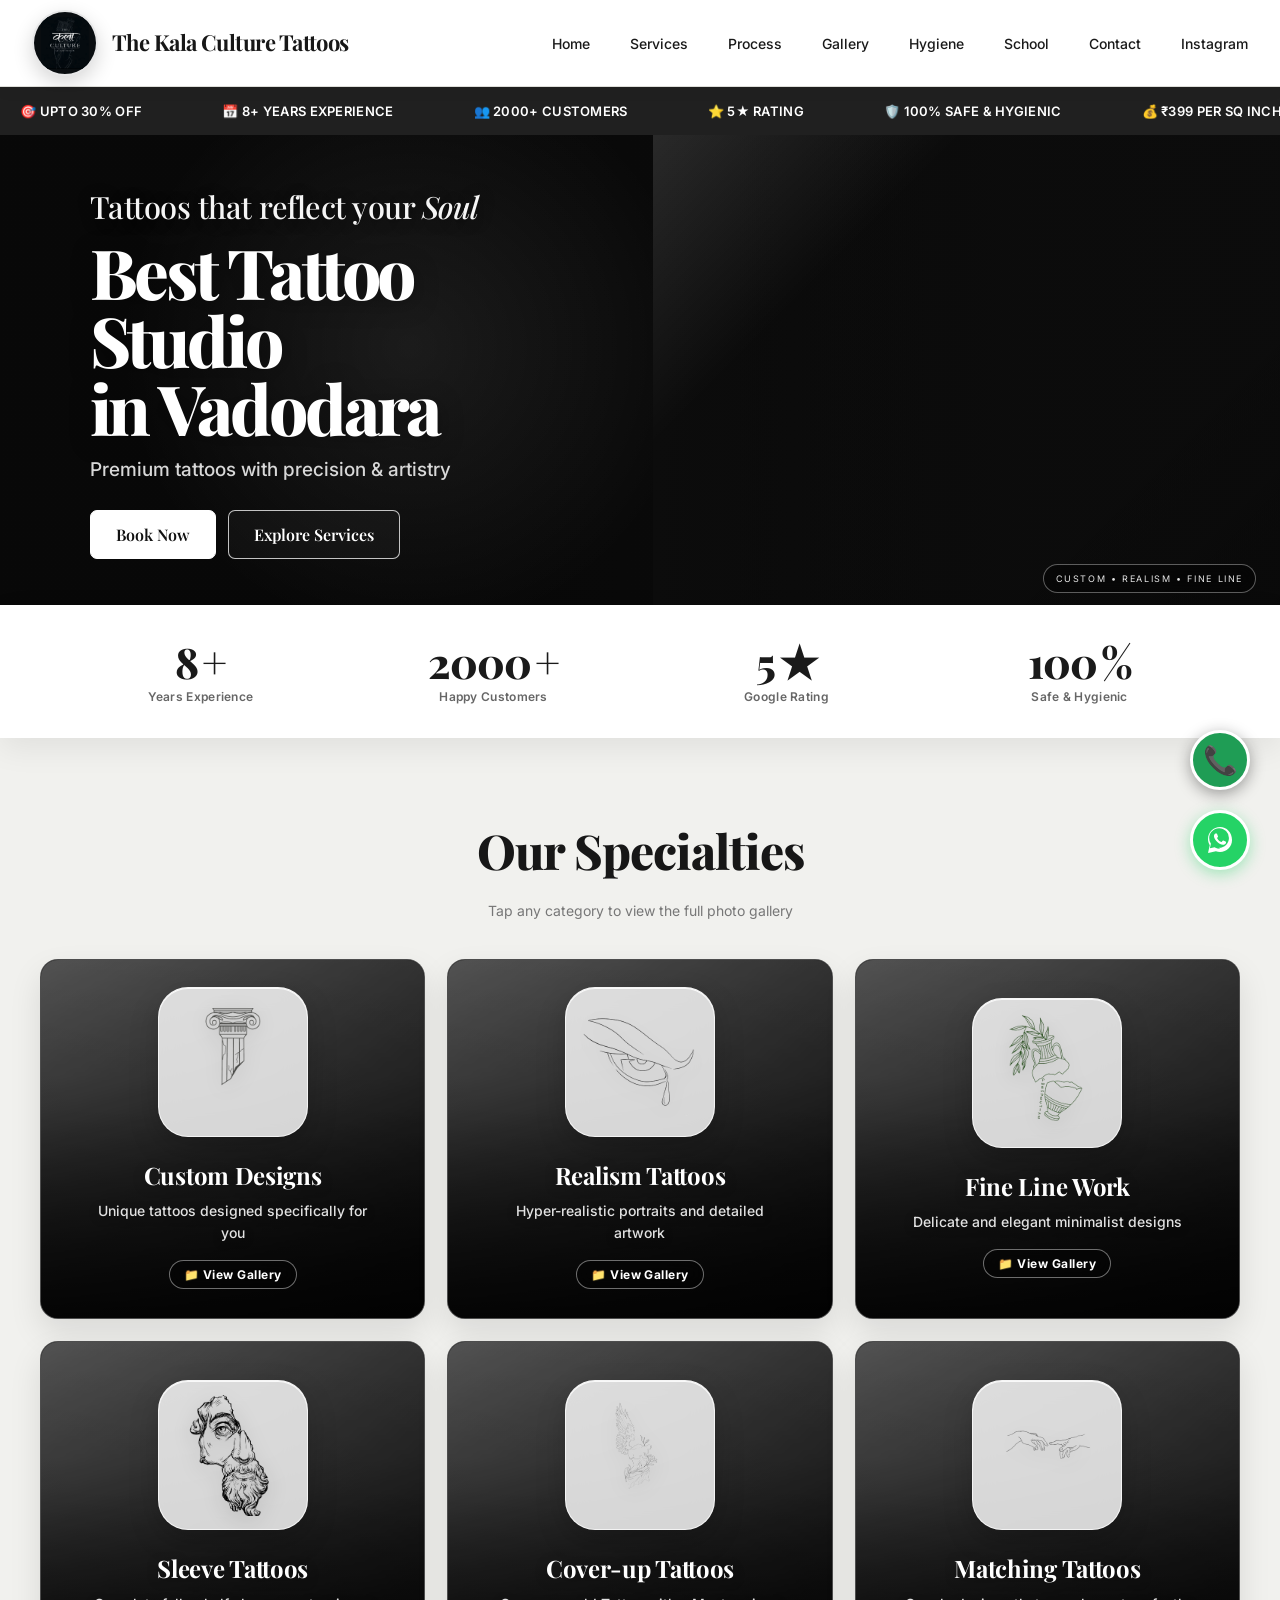
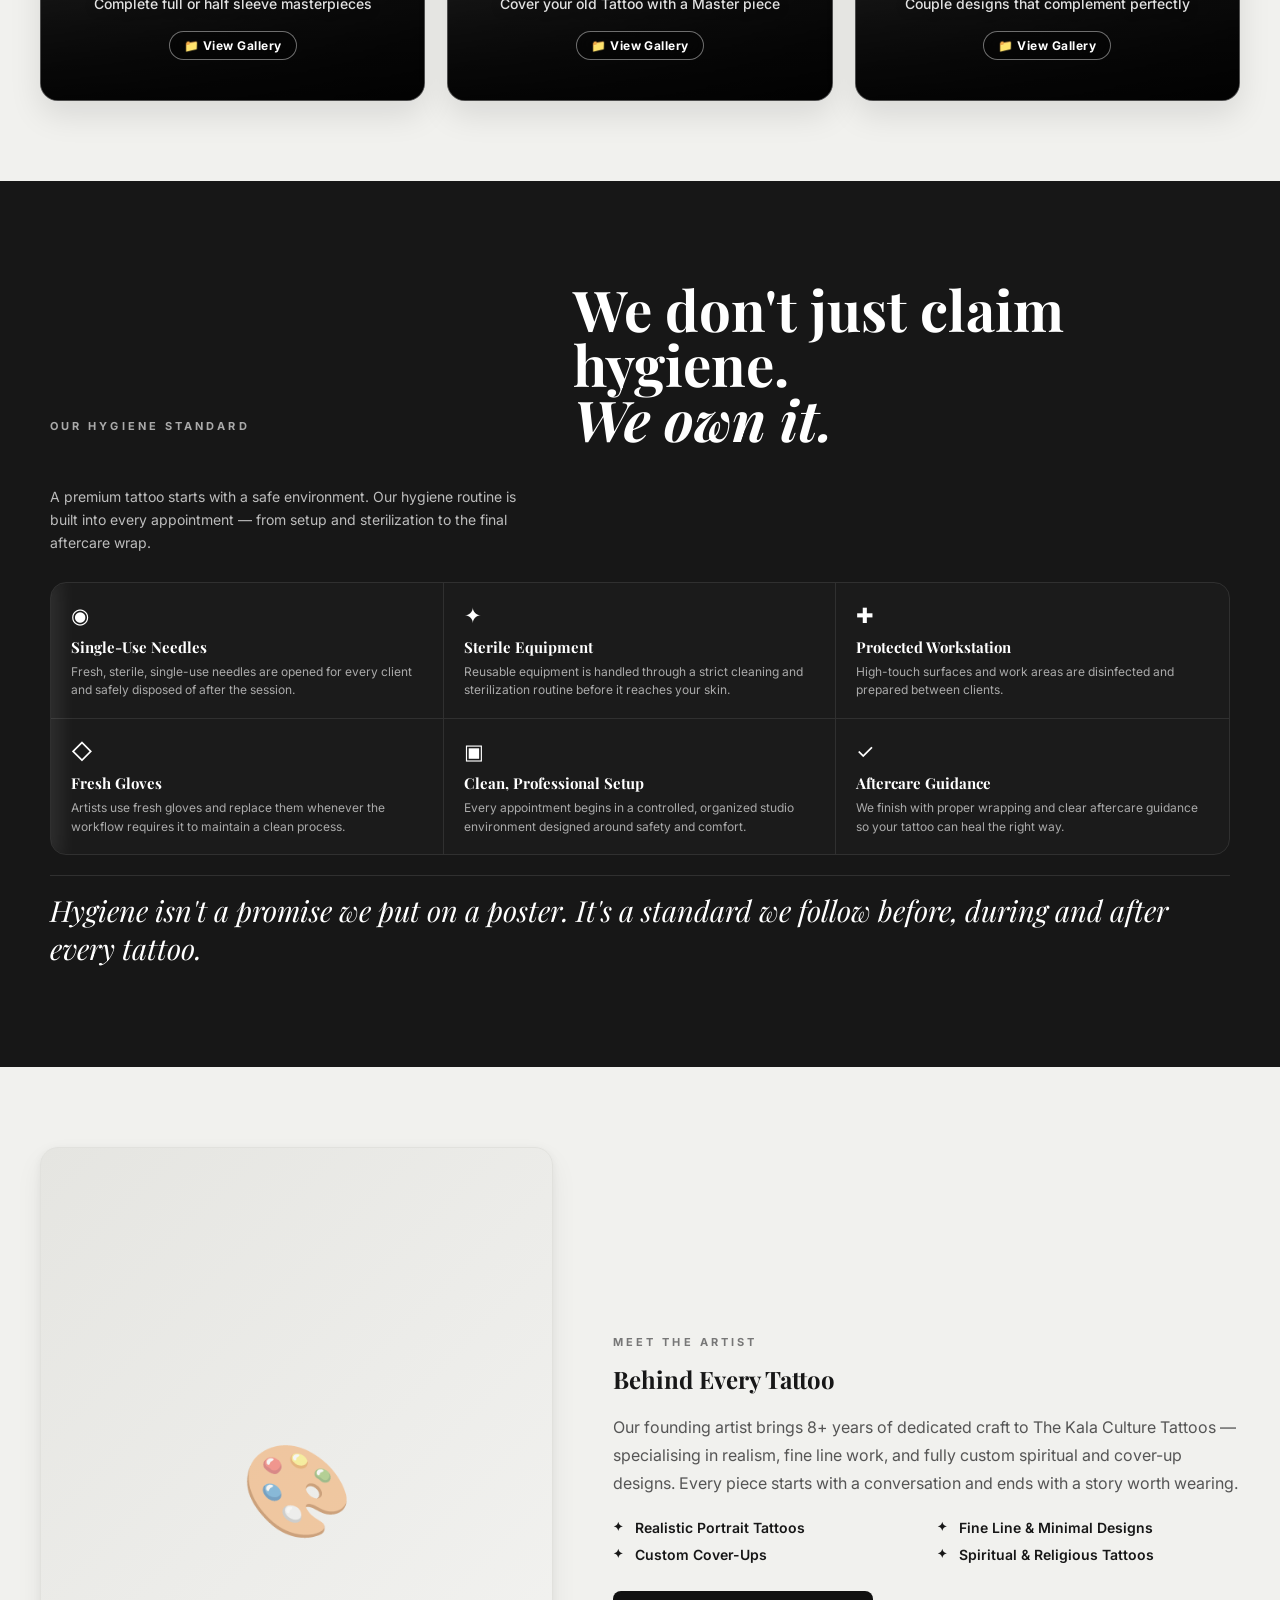
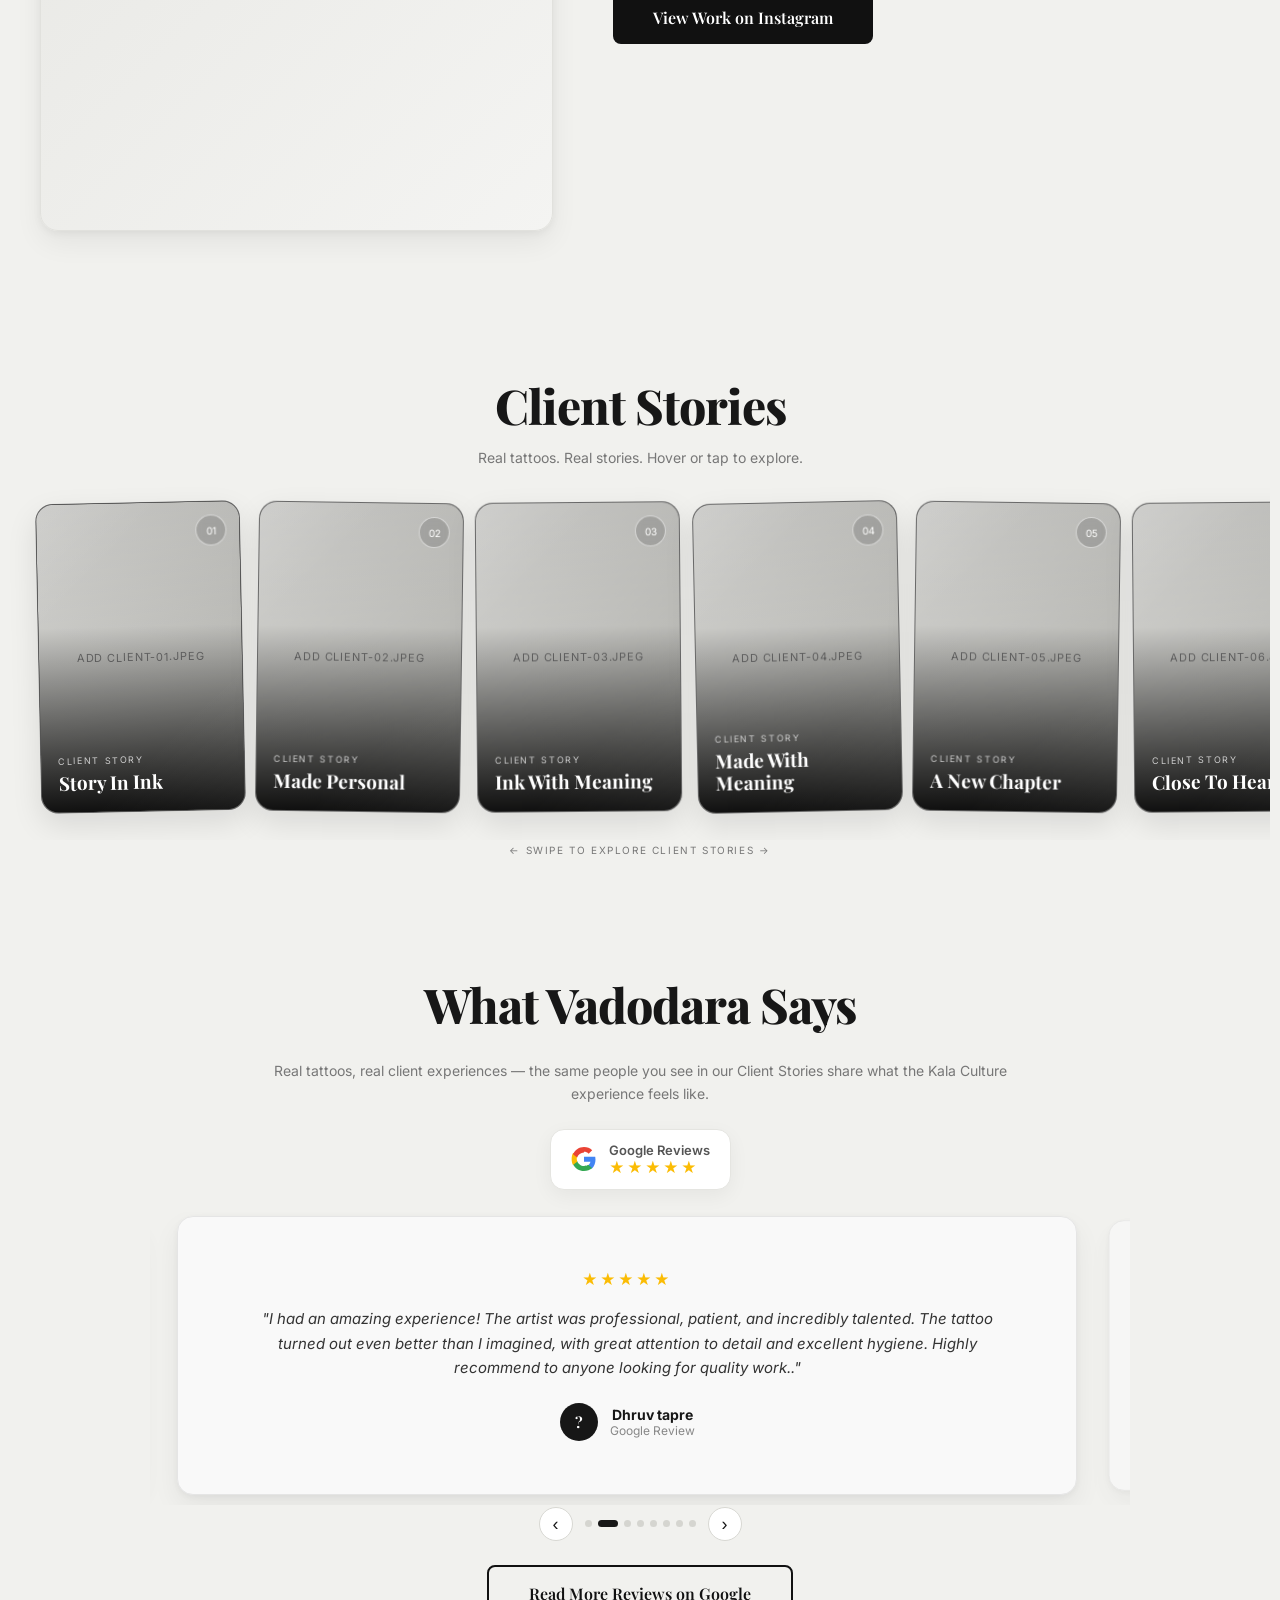
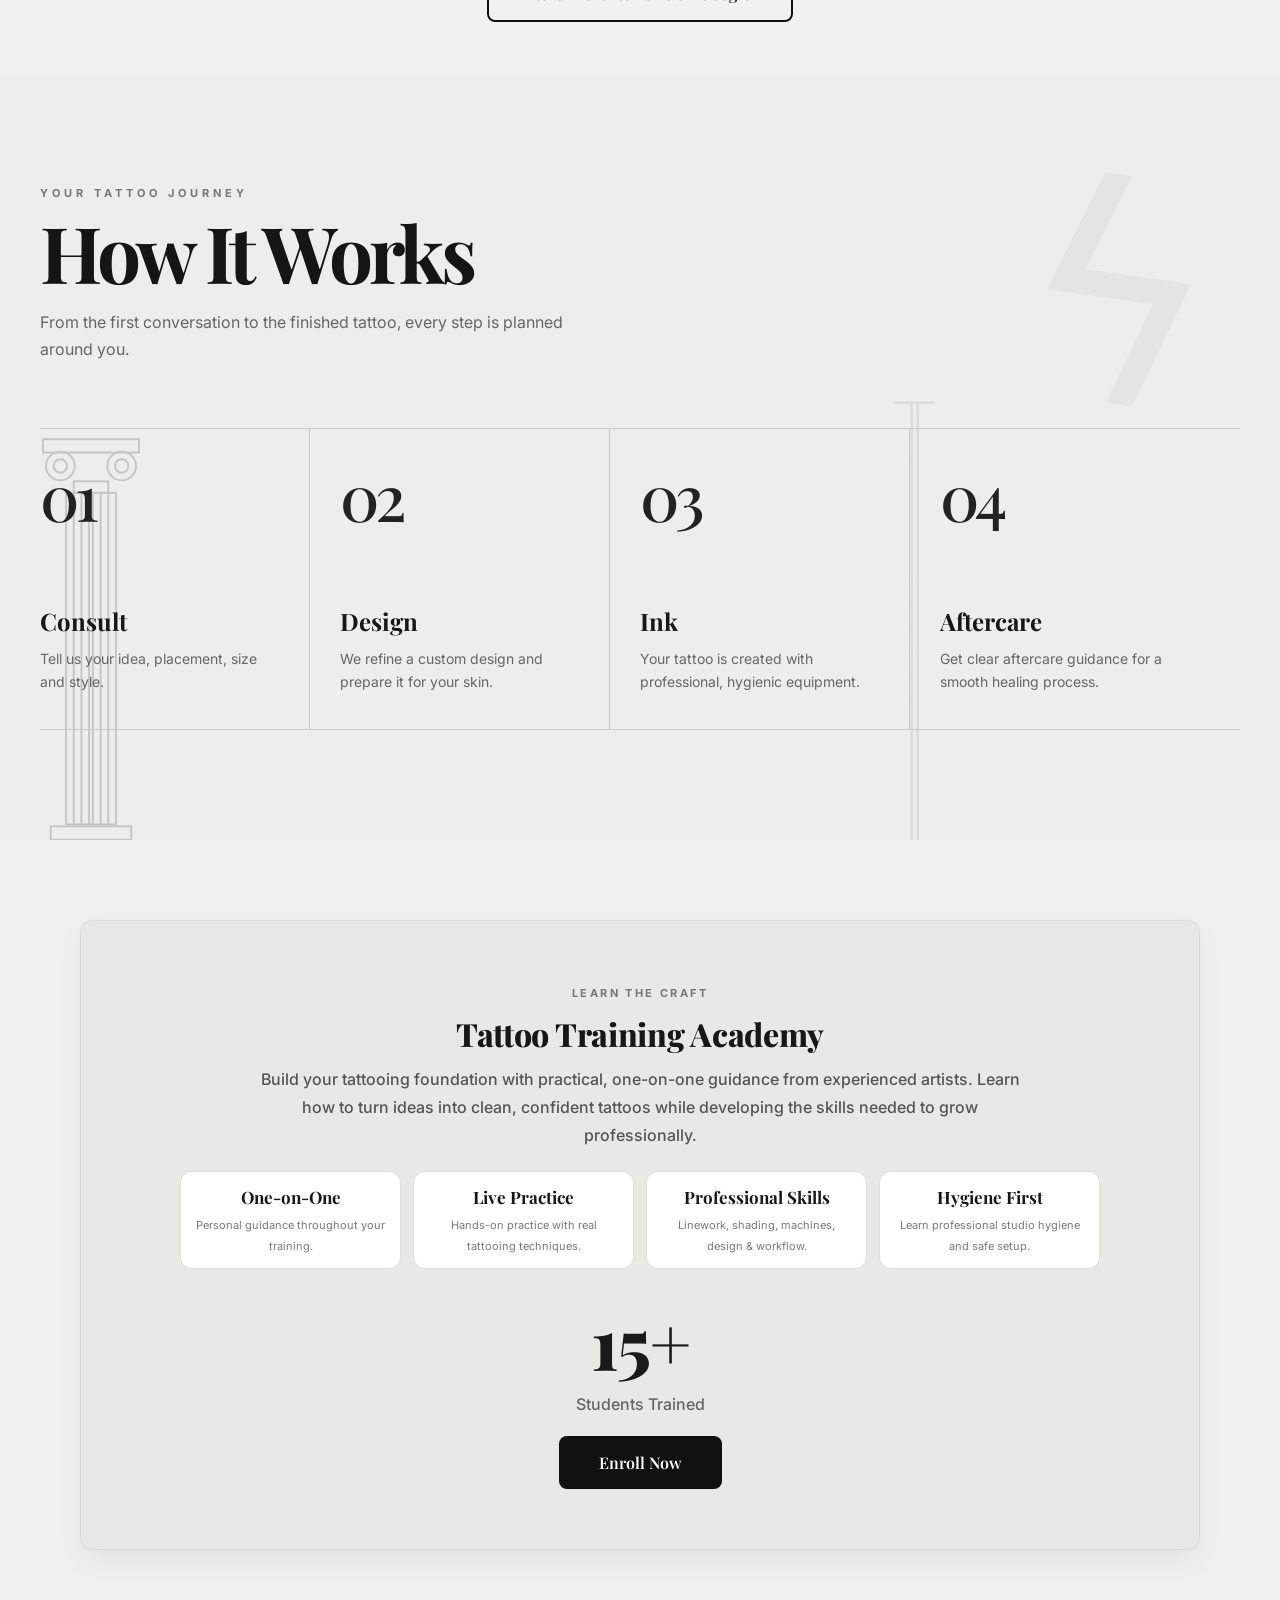
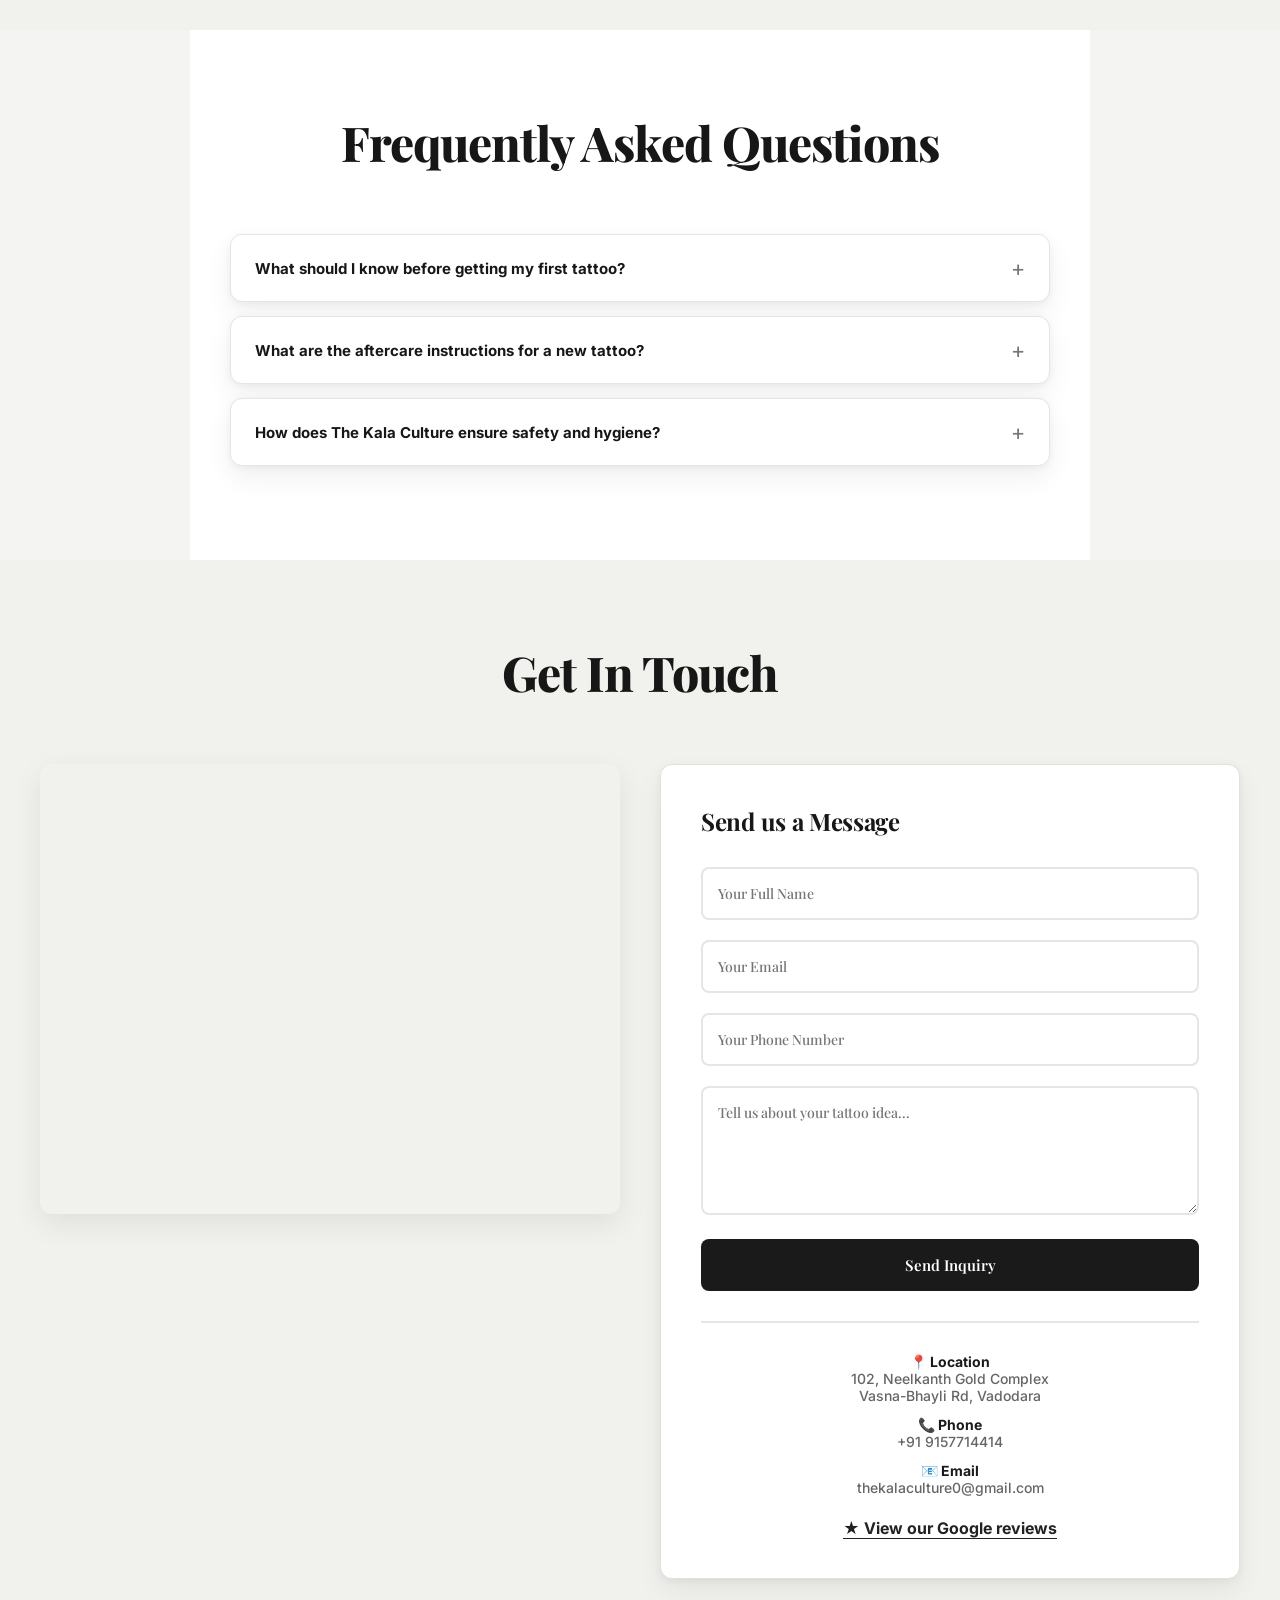
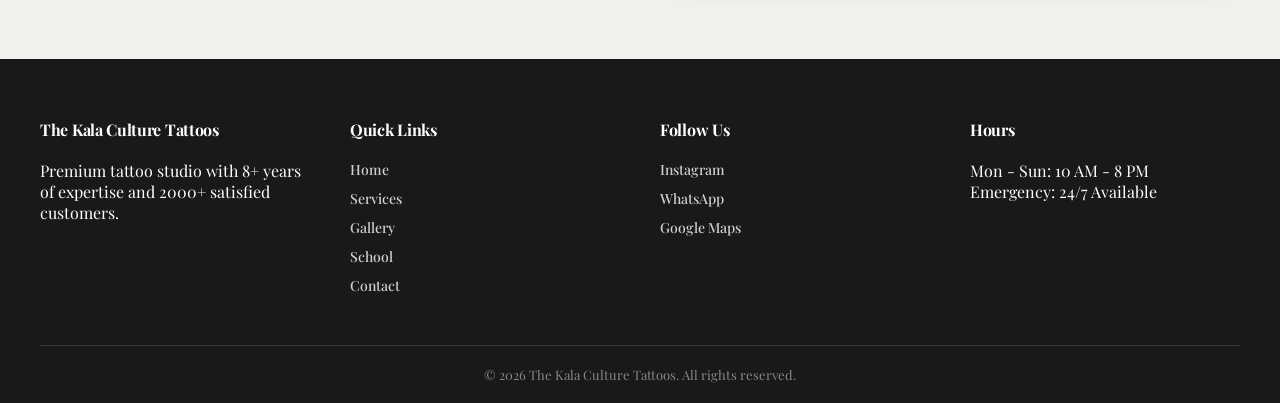
==== index.html @ 95791518 "Create index.html" ====
<!DOCTYPE html>
<html lang="en">
<head>
    <meta charset="UTF-8">
    <meta name="viewport" content="width=device-width, initial-scale=1.0">
    <meta name="description" content="The Kala Culture Tattoos - Best Tattoo Studio in Vadodara. 8+ years experience, 2000+ happy customers, realism, fine line & custom tattoo designs. Book your consultation today.">
    <meta name="keywords" content="tattoo studio Vadodara, best tattoo artist Vadodara, custom tattoo design, realism tattoo, fine line tattoo, tattoo shop Vasna Bhayli, The Kala Culture Tattoos, tattoo training academy Vadodara">
    <meta name="robots" content="index, follow">
    <meta name="author" content="The Kala Culture Tattoos">
    <link rel="canonical" href="https://thekalaculturetattoos.in/">
    <meta property="og:type" content="business.business">
    <meta property="og:title" content="The Kala Culture Tattoos | Best Tattoo Studio in Vadodara">
    <meta property="og:description" content="8+ years experience, 2000+ happy customers. Custom, realism & fine line tattoos in Vadodara. Book your consultation today.">
    <meta property="og:url" content="https://thekalaculturetattoos.in/">
    <meta property="og:image" content="https://static.wixstatic.com/media/8af071_af6e32d44d674877a5057d2747e7cbf7~mv2.jpg">
    <meta property="og:locale" content="en_IN">
    <meta name="twitter:card" content="summary_large_image">
    <meta name="twitter:title" content="The Kala Culture Tattoos | Best Tattoo Studio in Vadodara">
    <meta name="twitter:description" content="8+ years experience, 2000+ happy customers. Custom, realism & fine line tattoos in Vadodara.">
    <meta name="twitter:image" content="https://static.wixstatic.com/media/8af071_af6e32d44d674877a5057d2747e7cbf7~mv2.jpg">
    <meta name="geo.region" content="IN-GJ">
    <meta name="geo.placename" content="Vadodara">
    <title>The Kala Culture Tattoos | Best Studio in Vadodara</title>
    <script crossorigin src="https://unpkg.com/react@18/umd/react.production.min.js"></script>
    <script crossorigin src="https://unpkg.com/react-dom@18/umd/react-dom.production.min.js"></script>
    <script src="https://cdn.tailwindcss.com"></script>
    <link href="https://cdnjs.cloudflare.com/ajax/libs/font-awesome/6.4.0/css/all.min.css" rel="stylesheet">
    <link rel="preconnect" href="https://fonts.googleapis.com">
    <link rel="preconnect" href="https://fonts.gstatic.com" crossorigin>
    <link href="https://fonts.googleapis.com/css2?family=Playfair+Display:ital,wght@0,500;0,600;0,700;0,800;1,600&family=Inter:wght@400;500;600;700;800&display=swap" rel="stylesheet">
    <style>
    /* =========================================================
   KALA CULTURE - FINAL PREMIUM DESIGN
   ========================================================= */

/* FONT */
body {
    font-family: 'Inter', sans-serif !important;
    background: #f4f4f2 !important;
    color: #171717 !important;
}

h1,
h2,
h3,
h4,
.section-title,
.process-number,
.logo-main {
    font-family: 'Playfair Display', sans-serif !important;
}

/* GENERAL SECTIONS */
section {
    background: #ffffff !important;
}

section:nth-of-type(even) {
    background: #f1f1ee !important;
}

/* CARDS */
.feature-card,
.carousel-item,
.form-box {
    background: #ffffff !important;
    border: 1px solid #e1e1dd !important;
    box-shadow: 0 8px 28px rgba(0,0,0,0.06) !important;
    transition: all 0.35s ease !important;
}

.feature-card:hover,
.carousel-item:hover {
    transform: translateY(-6px);
    box-shadow: 0 16px 35px rgba(0,0,0,0.10) !important;
}

/* =========================================================
   HOW IT WORKS
   Premium editorial style
   ========================================================= */

.process-section {
    position: relative !important;
    width: 100% !important;
    max-width: none !important;
    background: #e9e9e6 !important;
    padding: 110px 40px !important;
    overflow: hidden !important;
}

.process-inner {
    max-width: 1200px !important;
    margin: auto !important;
    position: relative !important;
    z-index: 2 !important;
}

.process-heading {
    max-width: 700px !important;
    margin-bottom: 65px !important;
}

.process-heading > span {
    display: block;
    font-size: 11px !important;
    letter-spacing: 4px !important;
    text-transform: uppercase;
    font-weight: 700 !important;
    color: #777 !important;
    margin-bottom: 15px;
}

.process-heading h2 {
    font-family: 'Playfair Display', sans-serif !important;
    font-size: clamp(45px, 7vw, 78px) !important;
    line-height: 0.95 !important;
    letter-spacing: -4px !important;
    margin: 0 0 20px !important;
    color: #151515 !important;
}

.process-heading p {
    max-width: 560px !important;
    color: #666 !important;
    font-size: 16px !important;
    line-height: 1.7 !important;
}

/* FOUR STEP ROW */

.process-steps {
    display: grid !important;
    grid-template-columns: repeat(4, 1fr) !important;
    border-top: 1px solid #c9c9c4 !important;
    border-bottom: 1px solid #c9c9c4 !important;
    gap: 0 !important;
}

.process-step {
    min-height: 300px !important;
    padding: 35px 30px 35px 0 !important;
    margin-right: 30px !important;
    border-right: 1px solid #c9c9c4 !important;
    display: flex !important;
    flex-direction: column !important;
    justify-content: space-between !important;
    transition: all 0.35s ease !important;
}

.process-step:last-child {
    border-right: none !important;
    margin-right: 0 !important;
}

.process-step:hover {
    transform: translateY(-5px);
}

.process-number {
    font-family: 'Playfair Display', sans-serif !important;
    font-size: 64px !important;
    font-weight: 500 !important;
    letter-spacing: -4px !important;
    color: #222 !important;
    line-height: 1 !important;
}

.process-step h3 {
    font-family: 'Playfair Display', sans-serif !important;
    font-size: 24px !important;
    margin: 0 0 10px !important;
    color: #171717 !important;
}

.process-step p {
    font-family: 'Inter', sans-serif !important;
    font-size: 14px !important;
    line-height: 1.7 !important;
    color: #666 !important;
    max-width: 230px !important;
}

/* =========================================================
   GREEK COLUMN DECORATION
   ========================================================= */

.process-section::after {
    content: "ϟ";
    position: absolute;
    right: 5%;
    top: 10%;
    font-family: Georgia, serif;
    font-size: 300px;
    line-height: 1;
    color: #171717;
    opacity: 0.035;
    pointer-events: none;
    transform: rotate(8deg);
}

/* Greek architectural lines */
.process-section::before {
    content: "╞══════════════════════════════╡";
    position: absolute;
    right: -20px;
    bottom: 45px;
    font-family: Georgia, serif;
    font-size: 34px;
    color: #171717;
    opacity: 0.08;
    transform: rotate(-90deg);
    pointer-events: none;
}

/* =========================================================
   HERO
   ========================================================= */

.hero {
    background:
        radial-gradient(circle at 50% 20%, #ffffff 0%, transparent 45%),
        linear-gradient(135deg, #eeeeeb 0%, #ffffff 55%, #e3e3df 100%) !important;
    color: #171717 !important;
}

.hero h1 {
    color: #111 !important;
}

.hero p {
    color: #5f5f5f !important;
}

.btn-book {
    background: #111 !important;
    color: #fff !important;
    transition: all 0.3s ease !important;
}

.btn-book:hover {
    transform: translateY(-3px);
    box-shadow: 0 12px 28px rgba(0,0,0,0.18) !important;
}

.btn-explore {
    color: #111 !important;
    border-color: #111 !important;
}

.btn-explore:hover {
    background: #111 !important;
    color: white !important;
}

/* =========================================================
   STATS
   ========================================================= */

.stats-section {
    background: #fff !important;
    box-shadow: 0 10px 30px rgba(0,0,0,0.07) !important;
}

/* =========================================================
   HEADER
   ========================================================= */

header {
    background: rgba(255,255,255,0.96) !important;
    border-bottom: 1px solid #deded9 !important;
    box-shadow: 0 3px 15px rgba(0,0,0,0.05) !important;
}

/* =========================================================
   FOOTER
   ========================================================= */

footer {
    background: #191919 !important;
    color: #fff !important;
}

.footer-section a {
    transition: all 0.25s ease !important;
}

.footer-section a:hover {
    color: #fff !important;
    transform: translateX(4px);
}

/* =========================================================
   FLOATING BUTTONS
   ========================================================= */

.floating-btn-whatsapp,
.floating-btn-call {
    transition: transform 0.3s ease, box-shadow 0.3s ease !important;
}

.floating-btn-whatsapp:hover,
.floating-btn-call:hover {
    transform: scale(1.12) !important;
}

/* =========================================================
   MOBILE
   ========================================================= */

@media (max-width: 900px) {

    .process-section {
        padding: 80px 25px !important;
    }

    .process-steps {
        grid-template-columns: repeat(2, 1fr) !important;
    }

    .process-step:nth-child(2) {
        border-right: none !important;
    }

    .process-step:nth-child(3),
    .process-step:nth-child(4) {
        border-top: 1px solid #c9c9c4 !important;
    }
}

@media (max-width: 600px) {

    .process-section {
        padding: 70px 20px !important;
    }

    .process-heading h2 {
        font-size: 48px !important;
        letter-spacing: -2.5px !important;
    }

    .process-steps {
        grid-template-columns: 1fr !important;
    }

    .process-step,
    .process-step:nth-child(2),
    .process-step:nth-child(3),
    .process-step:nth-child(4) {
        border-right: none !important;
        border-bottom: 1px solid #c9c9c4 !important;
        margin-right: 0 !important;
        min-height: 240px !important;
    }

    .process-step:last-child {
        border-bottom: none !important;
    }

    .process-number {
        font-size: 52px !important;
    }

    .process-section::after {
        font-size: 180px;
        right: -30px;
    }
}
    

        /* ============ FINAL MOBILE / VISUAL REFINEMENTS ============ */
        /* Logo: dark rounded capsule so the white logo remains visible on the light header. */
        .logo-frame {
            width: 158px !important;
            height: 64px !important;
            padding: 4px 10px !important;
            border-radius: 18px !important;
            background: #090d10 !important;
            border: 1px solid #252b30 !important;
            box-shadow: 0 7px 20px rgba(0,0,0,.14) !important;
        }
        .logo-frame .logo-img {
            display: block !important;
            width: 100% !important;
            height: 100% !important;
            max-width: 100% !important;
            max-height: 100% !important;
            object-fit: contain !important;
            object-position: center !important;
            opacity: 1 !important;
            visibility: visible !important;
        }
        .logo-fallback { display:none !important; }

        /* Hero tattoo background: replace images/banner-tattoo.jpg with your chosen tattoo photo. */
        .hero {
            position: relative !important;
            isolation: isolate !important;
            background-image:
                linear-gradient(90deg, rgba(0,0,0,.78) 0%, rgba(0,0,0,.48) 48%, rgba(0,0,0,.62) 100%),
                var(--hero-image) !important;
            background-size: cover !important;
            background-position: center center !important;
            background-repeat: no-repeat !important;
        }
        .hero::before {
            content:'';
            position:absolute;
            inset:0;
            background: radial-gradient(circle at 50% 50%, transparent 25%, rgba(0,0,0,.28) 100%);
            z-index:0;
            pointer-events:none;
        }
        .hero-content, .hero .ionic-column { z-index:3 !important; }

        /* Compact hygiene section — much less vertical space, with subtle motion. */
        .hygiene-section {
            padding: 52px 28px !important;
            background:
                radial-gradient(circle at 8% 50%, rgba(255,255,255,.055), transparent 28%),
                #121212 !important;
        }
        .hygiene-inner { max-width:1180px !important; }
        .hygiene-heading {
            max-width:none !important;
            margin:0 0 28px !important;
            display:grid !important;
            grid-template-columns:minmax(300px,.85fr) minmax(300px,1.15fr) !important;
            gap:38px !important;
            align-items:end !important;
        }
        .hygiene-heading h2 {
            font-size:clamp(36px,4.4vw,58px) !important;
            line-height:.98 !important;
            margin:0 !important;
        }
        .hygiene-heading p {
            margin:0 !important;
            max-width:620px !important;
            font-size:14px !important;
            line-height:1.65 !important;
        }
        .hygiene-grid {
            display:grid !important;
            grid-template-columns:repeat(3,1fr) !important;
            border:1px solid #303030 !important;
            border-radius:16px !important;
            overflow:hidden !important;
            position:relative !important;
        }
        .hygiene-grid::before {
            content:'';
            position:absolute;
            top:0;
            bottom:0;
            width:2px;
            left:-4px;
            background:rgba(255,255,255,.7);
            box-shadow:0 0 22px 5px rgba(255,255,255,.18);
            animation:hygieneScan 5.5s ease-in-out infinite;
            z-index:5;
            pointer-events:none;
        }
        .hygiene-card {
            min-height:0 !important;
            padding:20px 20px 18px !important;
            border:0 !important;
            border-right:1px solid #303030 !important;
            border-bottom:1px solid #303030 !important;
            background:rgba(255,255,255,.015) !important;
            transition:transform .35s ease, background .35s ease, opacity .35s ease !important;
            animation:hygieneFloat 5s ease-in-out infinite !important;
        }
        .hygiene-card:nth-child(2){animation-delay:.35s !important}.hygiene-card:nth-child(3){animation-delay:.7s !important}
        .hygiene-card:nth-child(4){animation-delay:1.05s !important}.hygiene-card:nth-child(5){animation-delay:1.4s !important}.hygiene-card:nth-child(6){animation-delay:1.75s !important}
        .hygiene-card:nth-child(3n){border-right:0 !important}
        .hygiene-card:nth-child(n+4){border-bottom:0 !important}
        .hygiene-card:hover { background:rgba(255,255,255,.08) !important; transform:translateY(-3px) !important; }
        .hygiene-icon { font-size:21px !important; margin:0 0 9px !important; }
        .hygiene-card h3 { font-size:15px !important; margin:0 0 6px !important; }
        .hygiene-card p { font-size:12px !important; line-height:1.55 !important; margin:0 !important; max-width:360px !important; }
        .hygiene-statement {
            margin-top:20px !important;
            padding:15px 0 0 !important;
            font-size:clamp(20px,2.3vw,29px) !important;
            border-top:1px solid #303030 !important;
        }
        @keyframes hygieneFloat {
            0%,100%{opacity:.82;transform:translateY(0)}
            50%{opacity:1;transform:translateY(-2px)}
        }
        @keyframes hygieneScan {
            0%{left:-4px;opacity:0}
            10%{opacity:1}
            50%{left:100%;opacity:.65}
            90%{opacity:1}
            100%{left:100%;opacity:0}
        }

        @media (max-width:900px) {
            .hygiene-heading { grid-template-columns:1fr !important; gap:14px !important; }
            .hygiene-heading h2 { font-size:42px !important; }
            .hygiene-grid { grid-template-columns:repeat(2,1fr) !important; }
            .hygiene-card:nth-child(3n){border-right:1px solid #303030 !important}
            .hygiene-card:nth-child(2n){border-right:0 !important}
            .hygiene-card:nth-child(n+5){border-bottom:0 !important}
            .hygiene-card:nth-child(3), .hygiene-card:nth-child(4){border-bottom:1px solid #303030 !important}
        }
        @media (max-width:600px) {
            .logo-frame { width:132px !important; height:54px !important; border-radius:15px !important; padding:3px 7px !important; }
            .hygiene-section { padding:38px 16px !important; }
            .hygiene-heading { margin-bottom:18px !important; }
            .hygiene-heading h2 { font-size:34px !important; }
            .hygiene-heading p { font-size:13px !important; }
            .hygiene-grid { grid-template-columns:1fr !important; }
            .hygiene-card { border-right:0 !important; border-bottom:1px solid #303030 !important; padding:17px 16px !important; }
            .hygiene-card:last-child { border-bottom:0 !important; }
            .hygiene-statement { font-size:21px !important; }
        }

    </style>
    <style>
        * {
            margin: 0;
            padding: 0;
            box-sizing: border-box;
        }

        html {
            scroll-behavior: smooth;
        }

        body {
            font-family: 'Inter', -apple-system, BlinkMacSystemFont, 'Segoe UI', sans-serif;
            background: #ffffff;
            color: #1a1a1a;
        }

        /* Custom Mudra Hand Cursor */
        :root {
            cursor: url('[data-uri]') 4 2, auto;
        }

        a, button {
            cursor: url('[data-uri]') 4 2, pointer;
        }

        /* Floating Buttons */
        .floating-btn-whatsapp {
            position: fixed;
            bottom: 30px;
            right: 30px;
            width: 60px;
            height: 60px;
            background: #25D366;
            border-radius: 50%;
            display: flex;
            align-items: center;
            justify-content: center;
            color: white;
            font-size: 32px;
            cursor: pointer;
            z-index: 40;
            box-shadow: 0 4px 15px rgba(37, 211, 102, 0.4);
            text-decoration: none;
            animation: float 3s ease-in-out infinite;
            border: 3px solid white;
        }

        .floating-btn-call {
            position: fixed;
            bottom: 110px;
            right: 30px;
            width: 60px;
            height: 60px;
            background: #1a1a1a;
            border-radius: 50%;
            display: flex;
            align-items: center;
            justify-content: center;
            color: white;
            font-size: 28px;
            cursor: pointer;
            z-index: 40;
            box-shadow: 0 4px 15px rgba(26, 26, 26, 0.4);
            text-decoration: none;
            animation: float 3s ease-in-out infinite;
            animation-delay: 0.2s;
            border: 3px solid white;
        }

        .floating-btn-whatsapp:hover,
        .floating-btn-call:hover {
            transform: scale(1.15);
            box-shadow: 0 6px 20px rgba(0, 0, 0, 0.3);
        }

        @keyframes float {
            0%, 100% { transform: translateY(0px); }
            50% { transform: translateY(-15px); }
        }

        /* Header */
        header {
            background: white;
            padding: 20px 40px;
            position: sticky;
            top: 0;
            z-index: 50;
            box-shadow: 0 2px 8px rgba(0,0,0,0.08);
        }

        .header-content {
            max-width: 1400px;
            margin: 0 auto;
            display: flex;
            justify-content: space-between;
            align-items: center;
        }

        .logo {
            font-size: 26px;
            font-weight: 800;
            letter-spacing: -0.5px;
            line-height: 1;
        }

        .logo-main {
            color: #1a1a1a;
        }

        .logo-sub {
            font-size: 11px;
            color: #888;
            letter-spacing: 1.5px;
            margin-top: 4px;
            font-weight: 600;
        }

        nav {
            display: flex;
            gap: 40px;
            list-style: none;
        }

        nav a {
            text-decoration: none;
            color: #1a1a1a;
            font-weight: 500;
            font-size: 14px;
            transition: color 0.3s;
            position: relative;
        }

        nav a::after {
            content: '';
            position: absolute;
            bottom: -5px;
            left: 0;
            width: 0;
            height: 2px;
            background: #1a1a1a;
            transition: width 0.3s;
        }

        nav a:hover::after {
            width: 100%;
        }

        @media (max-width: 768px) {
            nav {
                display: none;
            }
            header {
                padding: 15px 20px;
            }
        }

        /* Offer Banner - Scrolling */
        .offer-banner {
            background: #1a1a1a;
            color: white;
            padding: 16px 20px;
            overflow: hidden;
            font-size: 13px;
            font-weight: 600;
            letter-spacing: 0.3px;
        }

        .offer-scroll {
            display: flex;
            gap: 80px;
            animation: scroll 20s linear infinite;
            white-space: nowrap;
        }

        .offer-item {
            display: flex;
            align-items: center;
            gap: 6px;
        }

        @keyframes scroll {
            0% {
                transform: translateX(0);
            }
            100% {
                transform: translateX(-100%);
            }
        }

        .offer-scroll:hover {
            animation-play-state: paused;
        }

        /* Hero Section */
        .hero {
            background: linear-gradient(rgba(26, 26, 26, 0.65), rgba(26, 26, 26, 0.65)), 
                        url('data:image/svg+xml;utf8,<svg xmlns="http://www.w3.org/2000/svg" viewBox="0 0 1200 600"><rect fill="%23f0f0f0" width="1200" height="600"/><circle cx="150" cy="100" r="80" fill="%23e0e0e0" opacity="0.3"/><circle cx="1050" cy="500" r="120" fill="%23e0e0e0" opacity="0.2"/></svg>');
            background-size: cover;
            background-position: center;
            color: white;
            padding: 120px 40px;
            text-align: center;
            position: relative;
            min-height: 600px;
            display: flex;
            align-items: center;
            justify-content: center;
        }

        .hero-content {
            max-width: 900px;
            z-index: 2;
        }

        .hero h1 {
            font-size: 72px;
            font-weight: 800;
            margin-bottom: 20px;
            line-height: 1.2;
            letter-spacing: -1px;
            animation: fadeInUp 0.8s ease-out;
        }

        .hero p {
            font-size: 20px;
            color: #e0e0e0;
            margin-bottom: 40px;
            animation: fadeInUp 0.8s ease-out 0.2s both;
            font-weight: 500;
        }

        .hero-buttons {
            display: flex;
            gap: 20px;
            justify-content: center;
            flex-wrap: wrap;
            animation: fadeInUp 0.8s ease-out 0.4s both;
        }

        .btn {
            padding: 16px 40px;
            border: none;
            border-radius: 8px;
            font-size: 16px;
            font-weight: 600;
            cursor: pointer;
            text-decoration: none;
            transition: all 0.3s;
            display: inline-block;
            font-family: 'Playfair Display', 'Inter', sans-serif;
        }

        .btn-book {
            background: white;
            color: #1a1a1a;
        }

        .btn-book:hover {
            transform: translateY(-2px);
            box-shadow: 0 10px 25px rgba(255,255,255,0.2);
        }

        .btn-explore {
            background: transparent;
            color: white;
            border: 2px solid white;
        }

        .btn-explore:hover {
            background: white;
            color: #1a1a1a;
        }

        @keyframes fadeInUp {
            from {
                opacity: 0;
                transform: translateY(30px);
            }
            to {
                opacity: 1;
                transform: translateY(0);
            }
        }

        /* Stats Section - Horizontal */
        .stats-section {
            background: white;
            padding: 80px 40px;
            margin-top: -60px;
            position: relative;
            z-index: 3;
        }

        .stats-grid {
            max-width: 1200px;
            margin: 0 auto;
            display: flex;
            justify-content: center;
            gap: 60px;
            flex-wrap: wrap;
        }

        .stat-item {
            text-align: center;
            flex: 1;
            min-width: 150px;
        }

        .stat-number {
            font-size: 56px;
            font-weight: 800;
            color: #1a1a1a;
            margin-bottom: 10px;
            line-height: 1;
            letter-spacing: -1px;
            font-family: 'Playfair Display', 'Inter', sans-serif;
        }

        .stat-plus {
            font-size: 44px;
            margin-left: 2px;
        }

        .stat-label {
            font-size: 14px;
            color: #666;
            font-weight: 600;
            letter-spacing: 0.3px;
        }

        /* Features Grid */
        section {
            padding: 80px 40px;
            max-width: 1400px;
            margin: 0 auto;
        }

        .section-title {
            font-size: 48px;
            font-weight: 800;
            text-align: center;
            margin-bottom: 60px;
            letter-spacing: -1px;
            font-family: 'Playfair Display', 'Inter', sans-serif;
        }

        .features-grid {
            display: grid;
            grid-template-columns: repeat(auto-fit, minmax(250px, 1fr));
            gap: 30px;
        }

        .feature-card {
            background: #f9f9f9;
            padding: 40px;
            border-radius: 12px;
            text-align: center;
            border: 1px solid #e5e5e5;
            transition: all 0.3s;
        }

        .feature-card:hover {
            background: #f0f0f0;
            border-color: #1a1a1a;
            transform: translateY(-5px);
        }

        .feature-icon {
            font-size: 48px;
            margin-bottom: 20px;
        }

        .feature-card h3 {
            font-size: 20px;
            font-weight: 700;
            margin-bottom: 12px;
            letter-spacing: -0.3px;
            font-family: 'Playfair Display', 'Inter', sans-serif;
        }

        .feature-card p {
            font-size: 14px;
            color: #666;
            line-height: 1.6;
            font-weight: 500;
        }

        /* Carousel */
        .carousel-wrapper {
            background: white;
        }

        .carousel-items {
            display: flex;
            gap: 30px;
            overflow-x: auto;
            padding: 20px 0;
            scroll-behavior: smooth;
        }

        .carousel-item {
            min-width: 100%;
            display: grid;
            grid-template-columns: 1fr 1fr;
            gap: 40px;
            align-items: center;
            background: #f9f9f9;
            padding: 40px;
            border-radius: 12px;
        }

        .carousel-image {
            width: 100%;
            height: 350px;
            background: #e5e5e5;
            border-radius: 8px;
            display: flex;
            align-items: center;
            justify-content: center;
            color: #999;
            font-size: 14px;
        }

        .carousel-content h3 {
            font-size: 24px;
            font-weight: 700;
            margin-bottom: 15px;
            letter-spacing: -0.3px;
            font-family: 'Playfair Display', 'Inter', sans-serif;
        }

        .carousel-content p {
            font-size: 15px;
            color: #666;
            line-height: 1.7;
            margin-bottom: 15px;
            font-weight: 500;
        }

        .carousel-rating {
            color: #1a1a1a;
            font-weight: 700;
            margin: 15px 0;
        }

        /* School Section */
        .school-section {
            background: #f5f5f5;
            border-radius: 12px;
            padding: 60px;
            text-align: center;
        }

        .school-section h2 {
            font-size: 32px;
            font-weight: 800;
            margin-bottom: 15px;
            letter-spacing: -0.3px;
            font-family: 'Playfair Display', 'Inter', sans-serif;
        }

        .school-number {
            font-size: 72px;
            font-weight: 800;
            color: #1a1a1a;
            margin: 30px 0;
            letter-spacing: -1px;
            font-family: 'Playfair Display', 'Inter', sans-serif;
        }

        .school-section p {
            font-size: 16px;
            color: #666;
            margin-bottom: 30px;
            font-weight: 500;
        }

        /* Contact Section */
        .contact-grid {
            display: grid;
            grid-template-columns: 1fr 1fr;
            gap: 40px;
            margin-top: 40px;
        }

        .map-container {
            border-radius: 12px;
            overflow: hidden;
            height: 450px;
            box-shadow: 0 4px 15px rgba(0,0,0,0.1);
        }

        .map-container iframe {
            width: 100%;
            height: 100%;
            border: none;
        }

        .form-box {
            background: #f9f9f9;
            padding: 40px;
            border-radius: 12px;
            border: 1px solid #e5e5e5;
        }

        .form-box h3 {
            font-size: 24px;
            font-weight: 700;
            margin-bottom: 30px;
            letter-spacing: -0.3px;
            font-family: 'Playfair Display', 'Inter', sans-serif;
        }

        .form-box input,
        .form-box textarea {
            width: 100%;
            padding: 15px;
            margin-bottom: 20px;
            border: 2px solid #e5e5e5;
            border-radius: 8px;
            font-size: 14px;
            font-family: 'Playfair Display', 'Inter', sans-serif;
            transition: border-color 0.3s;
            font-weight: 500;
        }

        .form-box input:focus,
        .form-box textarea:focus {
            outline: none;
            border-color: #1a1a1a;
        }

        .form-box button {
            width: 100%;
            background: #1a1a1a;
            color: white;
            padding: 16px;
            border: none;
            border-radius: 8px;
            font-weight: 600;
            cursor: pointer;
            transition: all 0.3s;
            font-family: 'Playfair Display', 'Inter', sans-serif;
            font-size: 15px;
        }

        .form-box button:hover {
            background: #333;
            transform: translateY(-2px);
        }

        .contact-info {
            margin-top: 30px;
            padding-top: 30px;
            border-top: 2px solid #e5e5e5;
            text-align: center;
        }

        .contact-info p {
            color: #666;
            margin-bottom: 12px;
            font-size: 14px;
            font-weight: 500;
        }

        .contact-info p strong {
            color: #1a1a1a;
            font-weight: 700;
        }

        /* Footer */
        footer {
            background: #1a1a1a;
            color: white;
            padding: 60px 40px 20px;
            font-family: 'Playfair Display', 'Inter', sans-serif;
        }

        .footer-content {
            max-width: 1200px;
            margin: 0 auto;
            display: grid;
            grid-template-columns: repeat(auto-fit, minmax(250px, 1fr));
            gap: 40px;
            margin-bottom: 40px;
        }

        .footer-section h3 {
            font-weight: 700;
            margin-bottom: 20px;
            letter-spacing: -0.3px;
            font-size: 16px;
        }

        .footer-section a {
            color: #d0d0d0;
            text-decoration: none;
            font-size: 14px;
            transition: color 0.3s;
            display: block;
            margin-bottom: 10px;
            font-weight: 500;
        }

        .footer-section a:hover {
            color: white;
        }

        .footer-bottom {
            text-align: center;
            border-top: 1px solid #333;
            padding-top: 20px;
            color: #888;
            font-size: 13px;
        }

        @media (max-width: 768px) {
            .hero {
                padding: 60px 20px;
                min-height: 400px;
            }

            .hero h1 {
                font-size: 40px;
            }

            .hero p {
                font-size: 16px;
            }

            .contact-grid {
                grid-template-columns: 1fr;
            }

            .carousel-item {
                grid-template-columns: 1fr;
            }

            .hero-buttons {
                flex-direction: column;
            }

            .btn {
                width: 100%;
            }

            section {
                padding: 40px 20px;
            }

            .section-title {
                font-size: 32px;
            }

            .stats-grid {
                gap: 30px;
            }
        }

        /* Premium Kala Culture refinements */
        body { background:#f3f3f1; color:#171717; font-family:'Inter',sans-serif; }
        h1,h2,h3,.section-title,.logo-main,.process-number { font-family:'Playfair Display','Inter',sans-serif; }
        header { background:rgba(255,255,255,.94); border-bottom:1px solid #e2e2df; box-shadow:0 4px 18px rgba(0,0,0,.06); }
        .logo { display:flex; align-items:center; text-decoration:none; min-width:210px; }
        .logo-img { width:180px; max-height:54px; object-fit:contain; object-position:left center; display:block; }
        .logo-fallback { display:none; color:#171717; font-family:'Playfair Display',sans-serif; font-size:22px; font-weight:700; letter-spacing:-.04em; line-height:1; }
        .logo-fallback small { display:block; margin-top:5px; font-family:'Inter',sans-serif; font-size:9px; letter-spacing:.26em; color:#777; font-weight:600; }
        .offer-banner { background:#202020; }
        .hero { background:linear-gradient(135deg,#eeeeeb 0%,#ffffff 55%,#e5e5e1 100%); color:#171717; overflow:hidden; min-height:620px; }
        .hero:after { content:''; position:absolute; inset:0; background:radial-gradient(circle at 50% 20%,rgba(255,255,255,.9),transparent 45%); pointer-events:none; }
        .hero h1 { color:#111; position:relative; z-index:2; }
        .hero p { color:#5c5c5c; position:relative; z-index:2; }
        .hero-content { position:relative; z-index:3; }
        .btn-book { background:#111; color:#fff; }
        .btn-book:hover { background:#2a2a2a; box-shadow:0 12px 30px rgba(0,0,0,.16); }
        .btn-explore { color:#111; border-color:#111; }
        .btn-explore:hover { background:#111; color:#fff; }
        .stats-section { background:#fff; box-shadow:0 12px 35px rgba(0,0,0,.07); }
        .stat-number { font-family:'Playfair Display',sans-serif; }
        section { background:#fff; }
        section:nth-of-type(even) { background:#f1f1ee; }
        .features-grid { gap:22px; }
        .feature-card { background:#fff; border:1px solid #e3e3df; box-shadow:0 8px 24px rgba(0,0,0,.055); border-radius:18px; }
        .feature-card:hover { background:#fff; border-color:#bcbcb7; box-shadow:0 16px 34px rgba(0,0,0,.10); }
        .carousel-wrapper { background:#f1f1ee; }
        .carousel-item { background:#fff; box-shadow:0 10px 30px rgba(0,0,0,.07); border:1px solid #e5e5e1; }
        .process-section { position:relative; max-width:none; background:#ededeb !important; overflow:hidden; padding:100px 40px; }
        .process-inner { max-width:1220px; margin:auto; position:relative; z-index:2; }
        .process-heading { max-width:680px; margin-bottom:55px; }
        .process-heading > span { font-size:11px; letter-spacing:.28em; font-weight:700; color:#777; }
        .process-heading h2 { margin:10px 0 14px; font-size:clamp(42px,6vw,72px); line-height:1; letter-spacing:-.055em; }
        .process-heading p { color:#666; font-size:16px; max-width:560px; }
        .process-steps { display:grid; grid-template-columns:repeat(4,1fr); gap:0; border-top:1px solid #cfcfca; border-bottom:1px solid #cfcfca; }
        .process-step { padding:30px 28px 34px 0; margin-right:28px; border-right:1px solid #cfcfca; display:flex; flex-direction:column; gap:28px; }
        .process-step:last-child { border-right:0; margin-right:0; }
        .process-number { font-size:64px; line-height:.9; letter-spacing:-.06em; color:#222; font-weight:600; }
        .process-step h3 { font-size:22px; margin-bottom:8px; }
        .process-step p { color:#666; font-size:14px; line-height:1.65; max-width:230px; }
        .greek-doodle { position:absolute; color:#1b1b1b; opacity:.075; pointer-events:none; z-index:1; }
        .greek-doodle svg { width:100%; height:100%; }
        .greek-doodle-right { width:260px; height:430px; right:-40px; top:80px; transform:rotate(3deg); }
        .greek-doodle-left { width:220px; height:390px; left:-35px; bottom:-80px; transform:rotate(-5deg); }
        .school-section { background:#e8e8e5; border:1px solid #dcdcd7; box-shadow:0 12px 30px rgba(0,0,0,.06); }
        .map-container { box-shadow:0 10px 30px rgba(0,0,0,.08); }
        .form-box { background:#fff; box-shadow:0 10px 30px rgba(0,0,0,.06); }
        .google-review-link { display:inline-flex; align-items:center; gap:8px; margin-top:10px; font-weight:700; color:#222; text-decoration:underline; text-underline-offset:4px; }
        footer { background:#191919; }
        .floating-btn-call { background:#1f9d55; border-color:#fff; }
        .floating-btn-call:hover { background:#178445; }
        @media (max-width:900px) { .process-steps { grid-template-columns:repeat(2,1fr); } .process-step:nth-child(2) { border-right:0; } .process-step:nth-child(3), .process-step:nth-child(4) { border-top:1px solid #cfcfca; } }
        @media (max-width:600px) { .logo-img { width:145px; max-height:45px; } .process-section { padding:70px 20px; } .process-steps { grid-template-columns:1fr; } .process-step, .process-step:nth-child(2) { border-right:0; border-bottom:1px solid #cfcfca; margin-right:0; padding-right:0; } .process-step:last-child { border-bottom:0; } .greek-doodle-right { width:150px; height:260px; right:-45px; top:120px; } .greek-doodle-left { width:130px; height:230px; left:-35px; } }
    </style>

    <script type="application/ld+json">
    {
      "@context":"https://schema.org",
      "@type":"TattooParlor",
      "name":"The Kala Culture Tattoos",
      "url":"https://thekalaculturetattoos.in/",
      "telephone":"+91 9157714414",
      "email":"thekalaculture0@gmail.com",
      "address":{"@type":"PostalAddress","streetAddress":"102, Neelkanth Gold Complex, Vasna-Bhayli Main Rd","addressLocality":"Vadodara","addressRegion":"Gujarat","postalCode":"390020","addressCountry":"IN"},
      "geo":{"@type":"GeoCoordinates","latitude":22.307695,"longitude":73.16897},
      "image":"https://static.wixstatic.com/media/8af071_af6e32d44d674877a5057d2747e7cbf7~mv2.jpg",
      "priceRange":"₹₹",
      "openingHoursSpecification":{"@type":"OpeningHoursSpecification","dayOfWeek":["Monday","Tuesday","Wednesday","Thursday","Friday","Saturday","Sunday"],"opens":"11:00","closes":"22:00"},
      "sameAs":["https://instagram.com/thekalaaculturetattoos","https://maps.app.goo.gl/zzibzD1SfPJFj7vJ7"]
    }
    </script>
    <script type="application/ld+json">
    {
      "@context":"https://schema.org",
      "@type":"FAQPage",
      "mainEntity":[
        {"@type":"Question","name":"What are the aftercare instructions for a new tattoo?","acceptedAnswer":{"@type":"Answer","text":"Keep the area clean, avoid direct sunlight, and apply the recommended ointment provided by our studio to ensure proper healing."}},
        {"@type":"Question","name":"What should I know before getting my first tattoo?","acceptedAnswer":{"@type":"Answer","text":"Discuss your design ideas with our expert artists, understand the process, and follow the aftercare instructions provided by our team."}},
        {"@type":"Question","name":"How does The Kala Culture ensure safety and hygiene?","acceptedAnswer":{"@type":"Answer","text":"We follow strict hygiene protocols, including sterilized single-use needles, disinfected equipment, and a clean, safe studio environment for every client."}}
      ]
    }
    </script>

    <style>
        /* ============ SCROLL REVEAL SYSTEM ============ */
        .reveal { opacity: 0; transform: translateY(36px); transition: opacity .8s cubic-bezier(.16,.84,.44,1), transform .8s cubic-bezier(.16,.84,.44,1); }
        .reveal.visible { opacity: 1; transform: translateY(0); }
        .reveal-delay-1.visible { transition-delay: .08s; }
        .reveal-delay-2.visible { transition-delay: .16s; }
        .reveal-delay-3.visible { transition-delay: .24s; }
        .reveal-delay-4.visible { transition-delay: .32s; }
/* ============ ANIMATED STATS ============ */
        .stats-grid .stat-number { display:flex; align-items:baseline; justify-content:center; gap:2px; }
        .stat-count { display:inline-block; }

        /* ============ IONIC GREEK COLUMNS (bold) ============ */
        .ionic-column { position:absolute; pointer-events:none; z-index:1; opacity:.14; }
        .ionic-column svg { width:100%; height:100%; display:block; }
        .ionic-column-right { width:150px; height:520px; right:2%; top:40px; }
        .ionic-column-left { width:130px; height:460px; left:2%; bottom:-40px; }
        .hero .ionic-column { opacity:.16; }
        .process-section .ionic-column { opacity:.18; }
        @media (max-width: 900px) { .ionic-column-right { width:80px; height:300px; right:-10px; } .ionic-column-left { width:70px; height:260px; left:-10px; } }
        @media (max-width: 600px) { .ionic-column-right { width:44px; height:190px; right:-6px; top:16px; opacity:.16; } .ionic-column-left { width:38px; height:165px; left:-6px; bottom:-10px; opacity:.16; } .hero .ionic-column, .process-section .ionic-column { opacity:.2; } }

        .greek-doodle, .greek-doodle-right, .greek-doodle-left { display:none; }

        /* ============ HEADER LOGO ============ */
        .logo-img { transition: transform .3s ease; }
        .logo:hover .logo-img { transform: scale(1.04); }

        /* ============ CARD SHADOWS (refined, subtle) ============ */
        .feature-card, .carousel-item, .form-box, .artist-photo-wrap, .review-card, .faq-item { box-shadow: 0 2px 8px rgba(23,23,23,.05), 0 12px 28px rgba(23,23,23,.06) !important; }
        .feature-card:hover { box-shadow: 0 6px 16px rgba(23,23,23,.07), 0 20px 40px rgba(23,23,23,.1) !important; }

        /* ============ HOW IT WORKS — hover upgrade (+ touch-triggered equivalent) ============ */
        .process-step { cursor: default; position: relative; overflow: hidden; }
        .process-step::before { content:''; position:absolute; inset:0; background:#171717; transform: scaleY(0); transform-origin: bottom; transition: transform .45s cubic-bezier(.16,.84,.44,1); z-index:0; }
        .process-step:hover::before,
        .process-step.touch-active::before { transform: scaleY(1); }
        .process-step:hover,
        .process-step.touch-active { transform: translateY(-10px); }
        .process-step > .process-number, .process-step > div { position: relative; z-index: 1; transition: color .35s ease; }
        .process-step:hover .process-number, .process-step.touch-active .process-number,
        .process-step:hover h3, .process-step.touch-active h3,
        .process-step:hover p, .process-step.touch-active p { color: #fff !important; }
        .process-step .process-number { position:relative; z-index:1; }
        .process-step::after { content: '→'; position: absolute; bottom: 30px; right: 28px; font-size: 22px; color: #fff; opacity: 0; transform: translateX(-8px); transition: all .35s ease .1s; z-index:1; }
        .process-step:hover::after,
        .process-step.touch-active::after { opacity: 1; transform: translateX(0); }


        /* ============ ARTIST PORTFOLIO ============ */
        .artist-section { background:#f1f1ee; }
        .artist-grid { display:grid; grid-template-columns: 0.9fr 1.1fr; gap:60px; align-items:center; }
        .artist-photo-wrap { aspect-ratio: 4/5; border-radius: 18px; background: linear-gradient(135deg,#e5e5e1,#f4f4f2); display:flex; align-items:center; justify-content:center; overflow:hidden; border:1px solid #e1e1dd; }
        .artist-photo-placeholder { font-size: 90px; opacity:.5; }
        .artist-eyebrow { display:block; font-size:11px; letter-spacing:.28em; font-weight:700; color:#777; margin-bottom:14px; text-transform:uppercase; }
        .artist-info h2 { text-align:left; margin-bottom:18px; }
        .artist-info p { color:#555; font-size:16px; line-height:1.75; margin-bottom:22px; }
        .artist-specialties { list-style:none; display:grid; grid-template-columns:1fr 1fr; gap:10px 20px; margin-bottom:28px; }
        .artist-specialties li { font-size:14px; font-weight:600; color:#171717; padding-left:22px; position:relative; }
        .artist-specialties li::before { content:'✦'; position:absolute; left:0; color:#171717; font-size:12px; }
        @media (max-width: 900px) { .artist-grid { grid-template-columns:1fr; gap:36px; } .artist-photo-wrap { max-width:340px; margin:0 auto; } }

        /* ============ GOOGLE REVIEWS — COMPACT HORIZONTAL CAROUSEL ============ */
        .reviews-section { background:#fff; text-align:center; }
        .google-badge { display:inline-flex; align-items:center; gap:12px; background:#fff; border:1px solid #e5e5e1; border-radius:14px; padding:12px 20px; margin:0 auto 22px; box-shadow:0 6px 20px rgba(0,0,0,.05); }
        .google-badge .stars { color:#fbbc04; font-size:15px; letter-spacing:2px; }
        .google-badge-text { text-align:left; font-size:13px; color:#555; font-weight:600; }
        .reviews-viewport { max-width:820px; margin:0 auto 18px; overflow:hidden; position:relative; padding:4px 0 10px; }
        .reviews-track { display:flex; gap:18px; width:max-content; transition:transform .7s cubic-bezier(.22,.61,.36,1); will-change:transform; }
        .review-card { flex:0 0 min(820px, calc(100vw - 70px)); width:min(820px, calc(100vw - 70px)); max-width:none; height:250px; margin:0; box-sizing:border-box; background:#f9f9f9; border:1px solid #e5e5e5; border-radius:16px; padding:28px 34px; display:flex; flex-direction:column; justify-content:center; box-shadow:0 8px 24px rgba(0,0,0,.06); transform:scale(.97); opacity:.72; transition:transform .45s ease, opacity .45s ease, box-shadow .45s ease; }
        .review-card.is-active { transform:scale(1); opacity:1; box-shadow:0 14px 34px rgba(0,0,0,.10); }
        .review-card p.quote { font-size:15px; line-height:1.65; color:#333; font-style:italic; margin:10px auto 18px; max-width:720px; display:-webkit-box; -webkit-box-orient:vertical; -webkit-line-clamp:5; overflow:hidden; }
        .review-card p.quote::before { content:'"'; }
        .review-card p.quote::after { content:'"'; }
        .stars-row { color:#fbbc04; letter-spacing:2px; font-size:15px; }
        .review-avatar-row { display:flex; align-items:center; justify-content:center; gap:12px; }
        .review-avatar { width:38px; height:38px; border-radius:50%; background:#171717; color:#fff; display:flex; align-items:center; justify-content:center; font-weight:700; font-size:15px; font-family:'Playfair Display',serif; }
        .reviewer-name { font-weight:700; font-size:14px; }
        .reviewer-loc { font-size:12px; color:#888; }
        .review-controls { display:flex; align-items:center; justify-content:center; gap:12px; margin:2px auto 24px; }
        .review-arrow { width:34px; height:34px; border:1px solid #d8d8d3; border-radius:50%; background:#fff; color:#171717; cursor:pointer; font-size:18px; line-height:1; transition:all .25s ease; }
        .review-arrow:hover { background:#171717; color:#fff; border-color:#171717; transform:translateY(-1px); }
        .review-dots { display:flex; gap:6px; align-items:center; }
        .review-dot { width:7px; height:7px; border:0; padding:0; border-radius:50%; background:#d5d5d0; cursor:pointer; transition:all .3s ease; }
        .review-dot.active { width:20px; border-radius:10px; background:#171717; }
        @media (max-width:600px) {
            .reviews-viewport { max-width:100%; padding:2px 0 8px; }
            .review-card { flex-basis:calc(100vw - 36px); width:calc(100vw - 36px); height:255px; padding:24px 20px; border-radius:14px; }
            .review-card p.quote { font-size:14px; line-height:1.55; -webkit-line-clamp:6; }
            .google-badge { margin-bottom:18px; }
        }

        /* ============ FAQ ============ */
        .faq-section { background:#f1f1ee; max-width:900px; }
        .faq-item { background:#fff; border:1px solid #e5e5e1; border-radius:12px; margin-bottom:14px; overflow:hidden; }
        .faq-item summary { padding:20px 24px; font-weight:700; font-size:15px; cursor:pointer; list-style:none; display:flex; justify-content:space-between; align-items:center; }
        .faq-item summary::-webkit-details-marker { display:none; }
        .faq-item summary::after { content:'+'; font-size:22px; font-weight:400; color:#777; transition: transform .3s ease; }
        .faq-item[open] summary::after { transform: rotate(45deg); }
        .faq-item p { padding:0 24px 20px; color:#666; font-size:14px; line-height:1.7; }

        /* ============ SPECIALTY "FOLDER" CARDS ============ */
        .services-subtitle { text-align:center; margin-top:-40px; margin-bottom:40px; color:#777; font-size:14px; }
        .feature-card { cursor: pointer; }
        .feature-folder-tag { display:inline-block; margin-top:14px; font-size:12px; font-weight:700; letter-spacing:.04em; color:#171717; border:1px solid #d8d8d3; border-radius:20px; padding:6px 14px; transition: background .3s ease, color .3s ease, border-color .3s ease; }
        .feature-card:hover .feature-folder-tag { background:#171717; color:#fff; border-color:#171717; }

        /* ============ GALLERY MODAL ============ */
        .gallery-modal { display:none; position:fixed; inset:0; background:rgba(15,15,15,.82); z-index:2000; align-items:center; justify-content:center; padding:24px; backdrop-filter: blur(2px); }
        .gallery-modal.open { display:flex; }
        .gallery-modal-inner { background:#fff; border-radius:18px; max-width:820px; width:100%; max-height:86vh; overflow-y:auto; padding:36px; position:relative; animation: galleryPop .3s cubic-bezier(.16,.84,.44,1); }
        @keyframes galleryPop { from { opacity:0; transform: scale(.94) translateY(12px); } to { opacity:1; transform: scale(1) translateY(0); } }
        .gallery-close { position:absolute; top:18px; right:18px; width:38px; height:38px; border-radius:50%; border:1px solid #e5e5e1; background:#f9f9f9; font-size:16px; cursor:pointer; transition: background .25s ease, transform .25s ease; }
        .gallery-close:hover { background:#171717; color:#fff; transform: rotate(90deg); }
        .gallery-modal-header { display:flex; align-items:center; gap:14px; margin-bottom:26px; }
        .gallery-modal-icon { font-size:34px; }
        .gallery-modal-header h3 { font-size:26px; }
        .gallery-modal-grid { display:grid; grid-template-columns:repeat(3,1fr); gap:14px; }
        .gallery-photo-slot { aspect-ratio:1/1; border-radius:12px; overflow:hidden; background:#f4f4f2; border:1px solid #e5e5e1; display:flex; align-items:center; justify-content:center; }
        .gallery-photo-slot img { width:100%; height:100%; object-fit:cover; display:block; }
        .gallery-photo-slot .slot-placeholder { font-size:26px; opacity:.35; }
        @media (max-width:600px) { .gallery-modal-grid { grid-template-columns:repeat(2,1fr); } .gallery-modal-inner { padding:24px; } }
    
        /* ============ KALA CULTURE UPDATE PACK ============ */
        :root {
            --hero-image: url('images/banner-tattoo.jpg'); /* Replace this file to change the hero/banner background */
        }

        /* Rounded logo container in header */
        .logo {
            min-width: 0 !important;
            display:flex !important;
            align-items:center !important;
            text-decoration:none !important;
        }
        .logo-frame {
            width: 190px;
            height: 66px;
            padding: 5px 12px;
            border-radius: 20px;
            background:#171717;
            border:1px solid #2f2f2f;
            display:flex;
            align-items:center;
            justify-content:center;
            overflow:hidden;
            box-shadow:0 5px 18px rgba(0,0,0,.12);
            transition:transform .3s ease, box-shadow .3s ease;
        }
        .logo-frame:hover { transform:translateY(-1px); box-shadow:0 8px 24px rgba(0,0,0,.16); }
        .logo-frame .logo-img {
            width:100% !important;
            height:100% !important;
            max-height:none !important;
            object-fit:contain !important;
            object-position:center !important;
        }

        /* Hero: keep existing layout/text, add an editable photo background */
        .hero {
            background-image:
                linear-gradient(rgba(12,12,12,.62), rgba(12,12,12,.62)),
                var(--hero-image) !important;
            background-size:cover !important;
            background-position:center !important;
            background-repeat:no-repeat !important;
            color:#fff !important;
        }
        .hero:after {
            background:linear-gradient(90deg,rgba(0,0,0,.18),rgba(0,0,0,.04),rgba(0,0,0,.18)) !important;
        }
        .hero-kicker {
            display:block;
            margin:0 auto 22px;
            font-family:'Playfair Display',serif;
            font-size:clamp(22px,3vw,38px);
            font-weight:500;
            color:#fff;
            letter-spacing:-.5px;
            text-shadow:0 2px 18px rgba(0,0,0,.28);
        }
        .rotating-word {
            display:inline-block;
            min-width:4.8em;
            font-style:italic;
            transition:opacity .3s ease, transform .3s ease;
        }
        .rotating-word.is-changing { opacity:0; transform:translateY(8px); }
        .hero h1 { color:#fff !important; text-shadow:0 3px 25px rgba(0,0,0,.32); }
        .hero p { color:#f0f0f0 !important; }

        /* ============ HYGIENE SECTION ============ */
        .hygiene-section {
            max-width:none !important;
            background:#171717 !important;
            color:#fff;
            padding:100px 40px !important;
            position:relative;
            overflow:hidden;
        }
        .hygiene-inner { max-width:1220px; margin:0 auto; position:relative; z-index:2; }
        .hygiene-heading { max-width:760px; margin-bottom:55px; }
        .hygiene-eyebrow { display:block; color:#aaa; font-size:11px; font-weight:700; letter-spacing:.28em; text-transform:uppercase; margin-bottom:14px; }
        .hygiene-heading h2 { color:#fff; text-align:left; font-size:clamp(42px,6vw,76px); line-height:.98; margin:0 0 18px; }
        .hygiene-heading h2 em { font-style:italic; }
        .hygiene-heading p { color:#bdbdbd; max-width:650px; font-size:16px; line-height:1.75; }
        .hygiene-grid { display:grid; grid-template-columns:repeat(3,1fr); border-top:1px solid #383838; border-left:1px solid #383838; }
        .hygiene-card { min-height:210px; padding:32px 30px; border-right:1px solid #383838; border-bottom:1px solid #383838; transition:background .35s ease, transform .35s ease; }
        .hygiene-card:hover { background:#222; transform:translateY(-4px); }
        .hygiene-icon { font-size:28px; margin-bottom:22px; }
        .hygiene-card h3 { color:#fff; font-size:20px; margin-bottom:10px; }
        .hygiene-card p { color:#aaa; font-size:14px; line-height:1.7; max-width:320px; }
        .hygiene-statement { margin-top:42px; padding:24px 0 0; border-top:1px solid #383838; color:#fff; font-family:'Playfair Display',serif; font-size:clamp(22px,3vw,34px); font-style:italic; }

        /* ============ ARTIST IMAGE / MOBILE ============ */
        .artist-photo-wrap { width:100%; max-width:520px; aspect-ratio:3/4; margin:0 auto; }
        .artist-photo-wrap img { width:100%; height:100%; object-fit:cover; display:block; }
        @media (max-width:900px) {
            .artist-grid { grid-template-columns:1fr !important; gap:42px !important; }
            .artist-photo-wrap { width:100%; max-width:560px; aspect-ratio:4/5; }
        }
        @media (max-width:600px) {
            .logo-frame { width:154px; height:56px; border-radius:17px; padding:4px 9px; }
            .hero { min-height:620px !important; padding:80px 20px !important; }
            .hero-kicker { font-size:24px; line-height:1.2; }
            .hygiene-section { padding:76px 20px !important; }
            .hygiene-heading h2 { font-size:46px; }
            .hygiene-grid { grid-template-columns:1fr; }
            .hygiene-card { min-height:170px; }
            .artist-photo-wrap { max-width:none; width:100%; aspect-ratio:4/5; min-height:430px; }
        }

        /* ============ CLIENT STORIES — COMPACT INTERACTIVE TAPE ============ */
        .client-stories-section { background:#f1f1ee !important; max-width:none !important; padding-top:72px !important; padding-bottom:72px !important; overflow:hidden; }
        .client-stories-section .section-title { margin-bottom:28px; }
        .story-grid { max-width:1220px; margin:0 auto; display:flex; gap:14px; overflow-x:auto; overflow-y:visible; padding:18px 28px 28px; scroll-snap-type:x proximity; scrollbar-width:none; -webkit-overflow-scrolling:touch; }
        .story-grid::-webkit-scrollbar { display:none; }
        .story-card { position:relative; flex:0 0 205px; height:310px; border-radius:18px; overflow:hidden; background:#171717; cursor:pointer; border:1px solid rgba(255,255,255,.35); isolation:isolate; scroll-snap-align:center; transform:rotate(var(--tilt,0deg)); transition:flex-basis .55s cubic-bezier(.16,.84,.44,1), transform .5s cubic-bezier(.16,.84,.44,1), box-shadow .5s ease; box-shadow:0 12px 30px rgba(0,0,0,.10); }
        .story-card:nth-child(3n+1){--tilt:-1.2deg;} .story-card:nth-child(3n+2){--tilt:.8deg;} .story-card:nth-child(3n){--tilt:-.5deg;}
        .story-card img { position:absolute; inset:0; width:100%; height:100%; object-fit:cover; transition:transform .8s cubic-bezier(.16,.84,.44,1), filter .6s ease; }
        .story-card::before { content:''; position:absolute; inset:0; z-index:2; pointer-events:none; background:linear-gradient(135deg,rgba(255,255,255,.20),transparent 25%,transparent 70%,rgba(255,255,255,.08)); opacity:.55; transition:opacity .45s ease; }
        .story-card::after { content:''; position:absolute; inset:0; z-index:1; background:linear-gradient(to top,rgba(0,0,0,.92),rgba(0,0,0,.08) 60%,rgba(0,0,0,.12)); transition:background .5s ease; }
        .story-content { position:absolute; left:17px; right:17px; bottom:17px; z-index:3; color:#fff; transform:translateY(7px); transition:transform .45s cubic-bezier(.16,.84,.44,1); }
        .story-tag { display:inline-block; font-size:9px; text-transform:uppercase; letter-spacing:.18em; color:#ddd; margin-bottom:6px; opacity:.9; }
        .story-content h3 { color:#fff; font-size:19px; margin-bottom:0; line-height:1.15; }
        .story-content p { color:#ddd; font-size:12px; line-height:1.5; margin-top:8px; opacity:0; max-height:0; overflow:hidden; transition:opacity .35s ease, max-height .45s ease; }
        .story-number { position:absolute; top:13px; right:13px; z-index:4; width:31px; height:31px; border:1px solid rgba(255,255,255,.55); border-radius:50%; display:flex; align-items:center; justify-content:center; color:#fff; font-size:10px; background:rgba(0,0,0,.14); backdrop-filter:blur(5px); transition:transform .4s ease, background .4s ease; }
        .story-card:hover { flex-basis:270px; transform:rotate(0deg) translateY(-10px) scale(1.015); z-index:10; box-shadow:0 22px 50px rgba(0,0,0,.20); }
        .story-card:hover img { transform:scale(1.12); filter:saturate(.82) contrast(1.06); }
        .story-card:hover::before { opacity:1; }
        .story-card:hover::after { background:linear-gradient(to top,rgba(0,0,0,.94),rgba(0,0,0,.12) 68%,rgba(0,0,0,.10)); }
        .story-card:hover .story-content { transform:translateY(0); }
        .story-card:hover .story-content p { opacity:1; max-height:90px; }
        .story-card:hover .story-number { transform:rotate(12deg) scale(1.08); background:rgba(255,255,255,.14); }
        .story-placeholder { position:absolute; inset:0; display:flex; align-items:center; justify-content:center; color:#777; font-size:11px; letter-spacing:.08em; text-transform:uppercase; background:linear-gradient(135deg,#e4e4e1,#bdbdb8); z-index:0; }
        .story-card img[src$=".jpg"] { z-index:0; }
        .story-scroll-hint { text-align:center; margin-top:4px; color:#777; font-size:10px; letter-spacing:.16em; text-transform:uppercase; }
        .story-scroll-hint::before { content:'←  '; } .story-scroll-hint::after { content:'  →'; }
        @media (max-width:700px) { .client-stories-section { padding-top:54px !important; padding-bottom:52px !important; } .story-grid { gap:11px; padding:14px 18px 24px; } .story-card { flex-basis:165px; height:255px; border-radius:15px; } .story-card:hover { flex-basis:220px; } .story-content { left:13px; right:13px; bottom:13px; } .story-content h3 { font-size:16px; } .story-content p { font-size:11px; } .story-number { top:10px; right:10px; width:27px; height:27px; font-size:9px; } }
        @media (hover:none) { .story-card:active { transform:rotate(0deg) translateY(-5px) scale(1.02); } .story-card:active .story-content p { opacity:1; max-height:90px; } }
</style>

    <style>
        /* =========================================================
           KALA CULTURE — FINAL BANNER + ROUND LOGO + CLIENT STORIES FIX
           ========================================================= */

        /* ----- Header / round logo ----- */
        header {
            padding: 10px 32px !important;
            min-height: 78px !important;
        }
        .header-content {
            max-width: 1320px !important;
        }
        .logo {
            min-width: 0 !important;
            width: 66px !important;
            height: 66px !important;
            flex: 0 0 66px !important;
        }
        .logo-frame {
            width: 66px !important;
            height: 66px !important;
            min-width: 66px !important;
            min-height: 66px !important;
            padding: 5px !important;
            border-radius: 50% !important;
            background: #090d10 !important;
            border: 2px solid rgba(255,255,255,.9) !important;
            box-shadow: 0 7px 20px rgba(0,0,0,.16) !important;
            display: flex !important;
            align-items: center !important;
            justify-content: center !important;
            overflow: hidden !important;
        }
        .logo-frame .logo-img {
            width: 100% !important;
            height: 100% !important;
            max-width: 100% !important;
            max-height: 100% !important;
            object-fit: contain !important;
            object-position: center !important;
        }
        .logo:hover .logo-frame {
            transform: scale(1.04) !important;
        }


        /* ----- Brand name beside the round logo ----- */
        .logo {
            width: auto !important;
            min-width: 0 !important;
            height: 66px !important;
            flex: 0 0 auto !important;
            display: inline-flex !important;
            align-items: center !important;
            gap: 14px !important;
        }
        .header-brand-name {
            display: inline-block !important;
            color: #171717 !important;
            font-family: 'Playfair Display', Georgia, serif !important;
            font-size: 22px !important;
            font-weight: 700 !important;
            line-height: 1.05 !important;
            letter-spacing: -0.025em !important;
            white-space: nowrap !important;
        }
        @media (max-width: 800px) {
            .logo {
                height: 56px !important;
                gap: 9px !important;
            }
            .header-brand-name {
                font-size: 16px !important;
                letter-spacing: -0.02em !important;
            }
        }
        @media (max-width: 430px) {
            .header-brand-name {
                font-size: 14px !important;
            }
        }

        /* ----- Compact hero: text on one side, photo on the other ----- */
        .hero.hero-split {
            position: relative !important;
            isolation: isolate !important;
            min-height: 470px !important;
            height: min(470px, calc(100vh - 150px)) !important;
            padding: 0 !important;
            display: grid !important;
            grid-template-columns: minmax(0, 1.02fr) minmax(0, .98fr) !important;
            align-items: stretch !important;
            justify-content: stretch !important;
            overflow: hidden !important;
            background: #0c0c0c !important;
            color: #fff !important;
        }
        .hero.hero-split::before {
            content: "" !important;
            position: absolute !important;
            inset: 0 !important;
            z-index: 0 !important;
            pointer-events: none !important;
            background:
                radial-gradient(circle at 32% 45%, rgba(255,255,255,.08), transparent 32%),
                linear-gradient(90deg, rgba(8,8,8,.98) 0%, rgba(8,8,8,.96) 35%, rgba(8,8,8,.62) 57%, rgba(8,8,8,.12) 78%, rgba(8,8,8,.05) 100%) !important;
        }
        .hero.hero-split::after {
            display: none !important;
        }
        .hero.hero-split .hero-content {
            position: relative !important;
            z-index: 4 !important;
            width: 100% !important;
            max-width: 620px !important;
            margin: 0 !important;
            padding: 54px 38px 54px clamp(28px, 7vw, 110px) !important;
            align-self: center !important;
            justify-self: start !important;
            text-align: left !important;
        }
        .hero.hero-split .hero-kicker {
            margin: 0 0 14px !important;
            font-size: clamp(20px, 2.4vw, 32px) !important;
            line-height: 1.15 !important;
            color: #f5f5f5 !important;
            text-shadow: 0 2px 16px rgba(0,0,0,.45) !important;
        }
        .hero.hero-split h1 {
            margin: 0 0 14px !important;
            font-size: clamp(44px, 5.4vw, 72px) !important;
            line-height: .98 !important;
            letter-spacing: -.045em !important;
            color: #fff !important;
            text-shadow: 0 4px 24px rgba(0,0,0,.38) !important;
        }
        .hero.hero-split p {
            margin: 0 0 26px !important;
            max-width: 480px !important;
            font-size: clamp(15px, 1.5vw, 19px) !important;
            line-height: 1.5 !important;
            color: #d8d8d8 !important;
        }
        .hero.hero-split .hero-buttons {
            justify-content: flex-start !important;
            gap: 12px !important;
        }
        .hero.hero-split .btn {
            padding: 13px 25px !important;
            border-radius: 7px !important;
        }
        .hero.hero-split .btn-book {
            background: #fff !important;
            color: #111 !important;
            border: 1px solid #fff !important;
        }
        .hero.hero-split .btn-book:hover {
            background: #e9e9e9 !important;
            color: #111 !important;
        }
        .hero.hero-split .btn-explore {
            color: #fff !important;
            border: 1px solid rgba(255,255,255,.75) !important;
            background: rgba(255,255,255,.03) !important;
        }
        .hero.hero-split .btn-explore:hover {
            background: #fff !important;
            color: #111 !important;
        }

        /* Actual photo area. Replace images/banner-tattoo.jpg with your banner image. */
        .hero-photo {
            position: relative !important;
            z-index: 1 !important;
            min-width: 0 !important;
            min-height: 100% !important;
            background-image:
                linear-gradient(90deg, #0c0c0c 0%, rgba(12,12,12,.55) 18%, rgba(12,12,12,.08) 55%, rgba(12,12,12,.18) 100%),
                var(--hero-image) !important;
            background-size: cover !important;
            background-position: center !important;
            background-repeat: no-repeat !important;
            overflow: hidden !important;
        }
        .hero-photo::after {
            content: "" !important;
            position: absolute !important;
            inset: 0 !important;
            background: linear-gradient(135deg, rgba(255,255,255,.12), transparent 28%, transparent 70%, rgba(0,0,0,.22)) !important;
            pointer-events: none !important;
        }
        .hero-photo-shine {
            position: absolute !important;
            inset: -20% !important;
            background: linear-gradient(110deg, transparent 35%, rgba(255,255,255,.12) 50%, transparent 65%) !important;
            transform: translateX(-80%) !important;
            animation: heroPhotoSweep 6s ease-in-out infinite !important;
            pointer-events: none !important;
            z-index: 2 !important;
        }
        .hero-photo-label {
            position: absolute !important;
            right: 24px !important;
            bottom: 20px !important;
            z-index: 4 !important;
            padding: 8px 12px !important;
            border: 1px solid rgba(255,255,255,.35) !important;
            background: rgba(0,0,0,.35) !important;
            backdrop-filter: blur(8px) !important;
            color: rgba(255,255,255,.9) !important;
            font-size: 9px !important;
            letter-spacing: .18em !important;
            border-radius: 999px !important;
        }
        @keyframes heroPhotoSweep {
            0%, 18% { transform: translateX(-80%); opacity: 0; }
            35% { opacity: 1; }
            62%, 100% { transform: translateX(80%); opacity: 0; }
        }

        /* ----- Stats: pull them closer so there is no giant empty gap ----- */
        .stats-section {
            padding: 26px 28px !important;
            margin-top: 0 !important;
            position: relative !important;
            z-index: 3 !important;
        }
        .stats-grid {
            max-width: 1160px !important;
            gap: 12px !important;
        }
        .stat-item {
            min-width: 145px !important;
            padding: 8px 10px !important;
        }
        .stat-number {
            font-size: 42px !important;
            margin-bottom: 6px !important;
        }
        .stat-label {
            font-size: 12px !important;
        }

        /* ----- Restore the 10-card Client Stories interactive tape ----- */
        .client-stories-section {
            background: #f1f1ee !important;
            max-width: none !important;
            padding: 62px 0 58px !important;
            overflow: hidden !important;
        }
        .client-stories-section .section-title {
            margin-bottom: 12px !important;
        }
        .client-stories-section .services-subtitle {
            margin: 0 20px 18px !important;
        }
        .story-grid {
            max-width: 1260px !important;
            margin: 0 auto !important;
            display: flex !important;
            gap: 14px !important;
            overflow-x: auto !important;
            overflow-y: visible !important;
            padding: 18px 28px 28px !important;
            scroll-snap-type: x proximity !important;
            scrollbar-width: none !important;
            -webkit-overflow-scrolling: touch !important;
        }
        .story-grid::-webkit-scrollbar { display: none !important; }
        .story-card {
            position: relative !important;
            flex: 0 0 205px !important;
            height: 310px !important;
            border-radius: 18px !important;
            overflow: hidden !important;
            background: #171717 !important;
            cursor: pointer !important;
            border: 1px solid rgba(255,255,255,.35) !important;
            isolation: isolate !important;
            scroll-snap-align: center !important;
            transform: rotate(var(--tilt,0deg)) !important;
            transition: flex-basis .55s cubic-bezier(.16,.84,.44,1), transform .5s cubic-bezier(.16,.84,.44,1), box-shadow .5s ease !important;
            box-shadow: 0 12px 30px rgba(0,0,0,.10) !important;
        }
        .story-card:nth-child(3n+1){ --tilt:-1.2deg; }
        .story-card:nth-child(3n+2){ --tilt:.8deg; }
        .story-card:nth-child(3n){ --tilt:-.5deg; }
        .story-card img {
            position: absolute !important;
            inset: 0 !important;
            width: 100% !important;
            height: 100% !important;
            object-fit: cover !important;
            transition: transform .8s cubic-bezier(.16,.84,.44,1), filter .6s ease !important;
        }
        .story-card::before {
            content:'' !important;
            position:absolute !important;
            inset:0 !important;
            z-index:2 !important;
            pointer-events:none !important;
            background:linear-gradient(135deg,rgba(255,255,255,.20),transparent 25%,transparent 70%,rgba(255,255,255,.08)) !important;
            opacity:.55 !important;
            transition:opacity .45s ease !important;
        }
        .story-card::after {
            content:'' !important;
            position:absolute !important;
            inset:0 !important;
            z-index:1 !important;
            background:linear-gradient(to top,rgba(0,0,0,.92),rgba(0,0,0,.08) 60%,rgba(0,0,0,.12)) !important;
            transition:background .5s ease !important;
        }
        .story-content {
            position:absolute !important;
            left:17px !important;
            right:17px !important;
            bottom:17px !important;
            z-index:3 !important;
            color:#fff !important;
            transform:translateY(7px) !important;
            transition:transform .45s cubic-bezier(.16,.84,.44,1) !important;
        }
        .story-tag {
            display:inline-block !important;
            font-size:9px !important;
            text-transform:uppercase !important;
            letter-spacing:.18em !important;
            color:#ddd !important;
            margin-bottom:6px !important;
            opacity:.9 !important;
        }
        .story-content h3 {
            color:#fff !important;
            font-size:19px !important;
            margin-bottom:0 !important;
            line-height:1.15 !important;
        }
        .story-content p {
            color:#ddd !important;
            font-size:12px !important;
            line-height:1.5 !important;
            margin-top:8px !important;
            opacity:0 !important;
            max-height:0 !important;
            overflow:hidden !important;
            transition:opacity .35s ease, max-height .45s ease !important;
        }
        .story-number {
            position:absolute !important;
            top:13px !important;
            right:13px !important;
            z-index:4 !important;
            width:31px !important;
            height:31px !important;
            border:1px solid rgba(255,255,255,.55) !important;
            border-radius:50% !important;
            display:flex !important;
            align-items:center !important;
            justify-content:center !important;
            color:#fff !important;
            font-size:10px !important;
            background:rgba(0,0,0,.14) !important;
            backdrop-filter:blur(5px) !important;
            transition:transform .4s ease, background .4s ease !important;
        }
        .story-card:hover {
            flex-basis:270px !important;
            transform:rotate(0deg) translateY(-10px) scale(1.015) !important;
            z-index:10 !important;
            box-shadow:0 22px 50px rgba(0,0,0,.20) !important;
        }
        .story-card:hover img {
            transform:scale(1.12) !important;
            filter:saturate(.82) contrast(1.06) !important;
        }
        .story-card:hover::before { opacity:1 !important; }
        .story-card:hover::after {
            background:linear-gradient(to top,rgba(0,0,0,.94),rgba(0,0,0,.12) 68%,rgba(0,0,0,.10)) !important;
        }
        .story-card:hover .story-content { transform:translateY(0) !important; }
        .story-card:hover .story-content p { opacity:1 !important; max-height:90px !important; }
        .story-card:hover .story-number {
            transform:rotate(12deg) scale(1.08) !important;
            background:rgba(255,255,255,.14) !important;
        }
        .story-placeholder {
            position:absolute !important;
            inset:0 !important;
            display:flex !important;
            align-items:center !important;
            justify-content:center !important;
            color:#777 !important;
            font-size:11px !important;
            letter-spacing:.08em !important;
            text-transform:uppercase !important;
            background:linear-gradient(135deg,#e4e4e1,#bdbdb8) !important;
            z-index:0 !important;
        }
        .story-card img[src$=".jpg"] { z-index:0 !important; }
        .story-scroll-hint {
            text-align:center !important;
            margin-top:4px !important;
            color:#777 !important;
            font-size:10px !important;
            letter-spacing:.16em !important;
            text-transform:uppercase !important;
        }
        .story-scroll-hint::before { content:'←  ' !important; }
        .story-scroll-hint::after { content:'  →' !important; }

        /* ----- Mobile: no giant empty banner ----- */
        @media (max-width: 800px) {
            header { padding: 8px 16px !important; min-height: 68px !important; }
            .logo, .logo-frame {
                width: 56px !important;
                height: 56px !important;
                min-width: 56px !important;
                min-height: 56px !important;
            }
            .hero.hero-split {
                height:auto !important;
                min-height:0 !important;
                display:flex !important;
                flex-direction:column !important;
            }
            .hero.hero-split .hero-content {
                order:1 !important;
                max-width:none !important;
                padding:48px 22px 34px !important;
                text-align:center !important;
            }
            .hero.hero-split .hero-kicker {
                font-size:21px !important;
            }
            .hero.hero-split h1 {
                font-size:43px !important;
                line-height:1 !important;
            }
            .hero.hero-split p {
                margin-left:auto !important;
                margin-right:auto !important;
            }
            .hero.hero-split .hero-buttons {
                justify-content:center !important;
            }
            .hero-photo {
                order:2 !important;
                min-height:270px !important;
                height:42vw !important;
                max-height:360px !important;
                background-position:center !important;
            }
            .hero-photo-label {
                right:12px !important;
                bottom:12px !important;
                font-size:8px !important;
            }
            .stats-section {
                padding:18px 12px !important;
            }
            .stats-grid {
                gap:4px !important;
            }
            .stat-item {
                min-width:130px !important;
            }
            .stat-number { font-size:32px !important; }
            .stat-label { font-size:10px !important; }
            .client-stories-section {
                padding-top:52px !important;
                padding-bottom:48px !important;
            }
            .story-grid {
                gap:11px !important;
                padding:14px 18px 24px !important;
            }
            .story-card {
                flex-basis:165px !important;
                height:255px !important;
                border-radius:15px !important;
            }
            .story-card:hover { flex-basis:220px !important; }
            .story-content { left:13px !important; right:13px !important; bottom:13px !important; }
            .story-content h3 { font-size:16px !important; }
            .story-content p { font-size:11px !important; }
            .story-number {
                top:10px !important; right:10px !important;
                width:27px !important; height:27px !important; font-size:9px !important;
            }
        }
        @media (hover:none) {
            .story-card:active {
                transform:rotate(0deg) translateY(-5px) scale(1.02) !important;
            }
            .story-card:active .story-content p {
                opacity:1 !important;
                max-height:90px !important;
            }
        }
    </style>


<style>
/* Balanced specialty cards with blurred image backgrounds */
#services .features-grid{
    grid-template-columns:repeat(3,minmax(0,1fr))!important;
    align-items:stretch!important;
    gap:22px!important;
}
#services .feature-card{
    position:relative!important;
    min-height:360px!important;
    height:100%!important;
    display:flex!important;
    flex-direction:column!important;
    align-items:center!important;
    justify-content:center!important;
    text-align:center!important;
    overflow:hidden!important;
    isolation:isolate!important;
    padding:24px 24px 26px!important;
    border:1px solid rgba(255,255,255,.25)!important;
    border-radius:18px!important;
    background:#111!important;
    color:#fff!important;
    box-shadow:0 14px 32px rgba(0,0,0,.10)!important;
}
#services .feature-card::before{
    content:"";
    position:absolute;
    inset:-18px;
    z-index:-2;
    background-image:
        linear-gradient(180deg,rgba(0,0,0,.10) 0%,rgba(0,0,0,.25) 35%,rgba(0,0,0,.88) 100%),
        var(--specialty-bg, linear-gradient(135deg,#777,#171717));
    background-size:cover!important;
    background-position:center!important;
    filter:blur(2px) brightness(.86)!important;
    transform:scale(1.04)!important;
    transition:transform .55s ease,filter .55s ease!important;
}
#services .feature-card::after{
    content:"";
    position:absolute;
    inset:0;
    z-index:-1;
    background:linear-gradient(180deg,rgba(0,0,0,.03) 0%,rgba(0,0,0,.10) 42%,rgba(0,0,0,.62) 100%);
}
#services .feature-card:hover::before{
    transform:scale(1.10)!important;
    filter:blur(2px) brightness(.98)!important;
}
#services .feature-icon-img{
    display:flex!important;
    align-items:center!important;
    justify-content:center!important;
    width:150px!important;
    height:150px!important;
    margin:0 auto 22px!important;
    border-radius:30px!important;
    background:rgba(255,255,255,.82)!important;
    border:1px solid rgba(255,255,255,.72)!important;
    box-shadow:0 12px 30px rgba(0,0,0,.18), inset 0 1px 0 rgba(255,255,255,.85)!important;
    backdrop-filter:blur(12px)!important;
    -webkit-backdrop-filter:blur(12px)!important;
    position:relative!important;
    z-index:2!important;
    overflow:hidden!important;
    transition:transform .45s ease, background .45s ease, box-shadow .45s ease!important;
}
#services .feature-icon-img img{
    width:82%!important;
    height:82%!important;
    object-fit:contain!important;
    display:block!important;
    filter:drop-shadow(0 5px 10px rgba(0,0,0,.16))!important;
}
#services .feature-card:hover .feature-icon-img{
    transform:translateY(-5px) scale(1.03)!important;
    background:rgba(255,255,255,.90)!important;
    box-shadow:0 16px 34px rgba(0,0,0,.22), inset 0 1px 0 rgba(255,255,255,.9)!important;
}
#services .feature-card h3{
    min-height:0!important;
    margin:0 0 9px!important;
    color:#fff!important;
    font-size:24px!important;
    position:relative!important;
    z-index:2!important;
    text-shadow:0 2px 12px rgba(0,0,0,.35)!important;
}
#services .feature-card p{
    min-height:0!important;
    margin:0 auto 16px!important;
    color:rgba(255,255,255,.88)!important;
    font-size:14px!important;
    line-height:1.55!important;
    max-width:290px!important;
    position:relative!important;
    z-index:2!important;
    text-shadow:0 2px 10px rgba(0,0,0,.35)!important;
}
#services .feature-folder-tag{
    margin:0!important;
    color:#fff!important;
    border-color:rgba(255,255,255,.42)!important;
    background:rgba(0,0,0,.28)!important;
    backdrop-filter:blur(8px)!important;
    position:relative!important;
    z-index:2!important;
}
#services .feature-card:hover .feature-folder-tag{
    background:rgba(255,255,255,.16)!important;
    color:#fff!important;
    border-color:rgba(255,255,255,.7)!important;
}
@media(max-width:1000px){
    #services .features-grid{grid-template-columns:repeat(2,minmax(0,1fr))!important}
}
@media(max-width:600px){
    #services .features-grid{grid-template-columns:1fr!important}
    #services .feature-card{min-height:320px!important}
    #services .feature-icon-img{width:128px!important;height:128px!important;border-radius:26px!important;margin-bottom:18px!important}
}

/* Compact Google Reviews without customer-photo mismatches */
.reviews-section{padding-top:58px!important;padding-bottom:54px!important}
.review-bridge{max-width:760px!important;margin:-36px auto 24px!important;color:#777!important;font-size:14px!important;line-height:1.6!important;text-align:center!important}
.reviews-viewport{max-width:980px!important;margin:0 auto!important;overflow:hidden!important}
.review-card{
    flex-basis:min(900px,calc(100vw - 54px))!important;
    width:min(900px,calc(100vw - 54px))!important;
    min-height:245px!important;
    height:auto!important;
    display:flex!important;
    flex-direction:column!important;
    justify-content:center!important;
    align-items:center!important;
    gap:8px!important;
    text-align:center!important;
    padding:28px 42px!important;
}
.review-card-main{display:contents!important}
.review-card p.quote{margin:10px auto 14px!important;max-width:760px!important;text-align:center!important}
.review-avatar-row{justify-content:center!important}
@media(max-width:700px){
    .reviews-section{padding-top:48px!important;padding-bottom:42px!important}
    .review-bridge{margin:-24px auto 18px!important;padding:0 14px!important}
    .review-card{flex-basis:calc(100vw - 28px)!important;width:calc(100vw - 28px)!important;min-height:330px!important;padding:22px 20px!important}
    .review-card p.quote{font-size:14px!important;line-height:1.7!important}
}

/* School */
#school .school-section{max-width:1120px!important;margin:0 auto!important}
#school .school-section .school-eyebrow{display:inline-block;margin-bottom:12px;font-size:11px;letter-spacing:.22em;text-transform:uppercase;font-weight:700;color:#777}
#school .school-section h2{margin-bottom:10px!important}
#school .school-section .school-lead{max-width:760px;margin:0 auto 22px!important;color:#555;font-size:16px;line-height:1.75}
#school .school-highlights{max-width:920px;margin:0 auto 24px;display:grid;grid-template-columns:repeat(4,1fr);gap:12px}
#school .school-highlight{padding:14px 12px;border:1px solid #deded9;border-radius:12px;background:#fff}
#school .school-highlight strong{display:block;font-family:'Playfair Display',serif;font-size:17px;margin-bottom:5px}
#school .school-highlight span{font-size:11px;color:#777;line-height:1.5}
#school .school-number{margin:24px 0 5px!important}
#school .school-student-label{margin-bottom:22px!important}
@media(max-width:700px){#school .school-highlights{grid-template-columns:repeat(2,1fr)}}

        /* Keep the original website cursor; add only a soft white visibility halo. */
        #cursorHalo {
            position: fixed;
            left: 0;
            top: 0;
            width: 34px;
            height: 34px;
            border-radius: 50%;
            pointer-events: none;
            z-index: 99999;
            opacity: 0;
            transform: translate(-50%, -50%);
            background: radial-gradient(circle, rgba(255,255,255,.34) 0%, rgba(255,255,255,.16) 48%, rgba(255,255,255,0) 74%);
            border: 1px solid rgba(255,255,255,.72);
            box-shadow: 0 0 0 1px rgba(0,0,0,.14), 0 0 20px rgba(255,255,255,.45);
            backdrop-filter: blur(3px);
            -webkit-backdrop-filter: blur(3px);
            transition: opacity .18s ease, width .18s ease, height .18s ease;
        }
        #cursorHalo.active { opacity: .95; }
        @media (hover:none), (pointer:coarse) { #cursorHalo { display:none !important; } }
</style>

</head>
<body>
<!-- Floating Buttons -->
    <a href="https://wa.me/919157714414" target="_blank" class="floating-btn-whatsapp" title="Chat on WhatsApp" aria-label="Chat on WhatsApp">
        <svg viewBox="0 0 32 32" width="32" height="32" xmlns="http://www.w3.org/2000/svg" aria-hidden="true"><path fill="#fff" d="M16.01 3C9.38 3 4 8.38 4 15.01c0 2.3.64 4.44 1.75 6.28L4 29l7.9-1.7a11.9 11.9 0 0 0 4.11.73h.01c6.63 0 12.01-5.38 12.01-12.02C28.02 8.38 22.64 3 16.01 3Zm0 21.86h-.01a9.9 9.9 0 0 1-5.05-1.38l-.36-.21-4.68 1 1.02-4.56-.24-.37a9.83 9.83 0 0 1-1.5-5.32c0-5.44 4.43-9.87 9.88-9.87 2.64 0 5.12 1.03 6.98 2.9a9.8 9.8 0 0 1 2.89 6.98c0 5.45-4.43 9.83-9.93 9.83Zm5.42-7.38c-.3-.15-1.76-.87-2.03-.97-.27-.1-.47-.15-.67.15-.2.3-.77.97-.94 1.17-.17.2-.35.22-.65.07-.3-.15-1.25-.46-2.38-1.47-.88-.79-1.47-1.76-1.65-2.06-.17-.3-.02-.46.13-.61.13-.13.3-.35.45-.52.15-.17.2-.3.3-.5.1-.2.05-.37-.02-.52-.07-.15-.67-1.62-.92-2.21-.24-.58-.49-.5-.67-.51h-.57c-.2 0-.52.07-.79.37-.27.3-1.04 1.02-1.04 2.48s1.07 2.87 1.22 3.07c.15.2 2.1 3.2 5.08 4.49.71.31 1.26.49 1.69.62.71.23 1.36.2 1.87.12.57-.09 1.76-.72 2.01-1.41.25-.7.25-1.29.17-1.41-.07-.13-.27-.2-.57-.35Z"/></svg>
    </a>
    <a href="tel:+919157714414" class="floating-btn-call" title="Call us" aria-label="Call us">
        <span class="call-emoji" aria-hidden="true">📞</span>
    </a>

    <!-- Header -->
    <header>
        <div class="header-content">
            <a class="logo" href="#home" aria-label="The Kala Culture Tattoos home">
                <span class="logo-frame">
                    <img src="[data-uri]" alt="The Kala Culture Tattoos logo" class="logo-img" onerror="this.style.display='none';this.parentElement.nextElementSibling.style.display='block';">
                </span>
                <span class="header-brand-name">The Kala Culture Tattoos</span>
                <span class="logo-fallback">The Kala Culture<small>TATTOO STUDIO</small></span>
            </a>
            <nav>
                <a href="#home">Home</a>
                <a href="#services">Services</a>
                <a href="#process">Process</a>
                <a href="#gallery">Gallery</a>
                <a href="#hygiene">Hygiene</a>
                <a href="#school">School</a>
                <a href="#contact">Contact</a>
                <a href="https://instagram.com/thekalaaculturetattoos" target="_blank">Instagram</a>
            </nav>
        </div>
    </header>

    <!-- Offer Banner - Scrolling -->
    <div class="offer-banner">
        <div class="offer-scroll">
            <div class="offer-item">🎯 UPTO 30% OFF</div>
            <div class="offer-item">📅 8+ YEARS EXPERIENCE</div>
            <div class="offer-item">👥 2000+ CUSTOMERS</div>
            <div class="offer-item">⭐ 5★ RATING</div>
            <div class="offer-item">🛡️ 100% SAFE & HYGIENIC</div>
            <div class="offer-item">💰 ₹399 PER SQ INCH</div>
            <div class="offer-item">🎯 UPTO 30% OFF</div>
            <div class="offer-item">📅 8+ YEARS EXPERIENCE</div>
            <div class="offer-item">👥 2000+ CUSTOMERS</div>
            <div class="offer-item">⭐ 5★ RATING</div>
            <div class="offer-item">🛡️ 100% SAFE & HYGIENIC</div>
            <div class="offer-item">💰 ₹399 PER SQ INCH</div>
        </div>
    </div>

    <!-- Hero / Banner -->
    <section id="home" class="hero hero-split">
        <div class="hero-content">
            <div class="hero-kicker reveal">Tattoos that reflect your <span class="rotating-word" id="rotatingWord">Culture</span></div>
            <h1 class="reveal">Best Tattoo Studio<br>in Vadodara</h1>
            <p class="reveal reveal-delay-1">Premium tattoos with precision & artistry</p>
            <div class="hero-buttons reveal reveal-delay-2">
                <a href="#contact" class="btn btn-book">Book Now</a>
                <a href="#services" class="btn btn-explore">Explore Services</a>
            </div>
        </div>
        <div class="hero-photo" aria-label="Tattoo artwork showcase">
            <div class="hero-photo-shine"></div>
            <span class="hero-photo-label">CUSTOM • REALISM • FINE LINE</span>
        </div>
    </section>

    <!-- Stats - Horizontal -->
    <div class="stats-section">
        <div class="stats-grid">
            <div class="stat-item reveal">
                <div class="stat-number"><span class="stat-count" data-target="8">0</span><span class="stat-plus">+</span></div>
                <div class="stat-label">Years Experience</div>
            </div>
            <div class="stat-item reveal reveal-delay-1">
                <div class="stat-number"><span class="stat-count" data-target="2000">0</span><span class="stat-plus">+</span></div>
                <div class="stat-label">Happy Customers</div>
            </div>
            <div class="stat-item reveal reveal-delay-2">
                <div class="stat-number"><span class="stat-count" data-target="5">0</span><span class="stat-plus">★</span></div>
                <div class="stat-label">Google Rating</div>
            </div>
            <div class="stat-item reveal reveal-delay-3">
                <div class="stat-number"><span class="stat-count" data-target="100">0</span><span class="stat-plus">%</span></div>
                <div class="stat-label">Safe & Hygienic</div>
            </div>
        </div>
    </div>

    <!-- Services -->
    <section id="services">
        <h2 class="section-title reveal">Our Specialties</h2>
        <p class="services-subtitle reveal">Tap any category to view the full photo gallery</p>
        <div class="features-grid">
            <div class="feature-card reveal" data-category="custom-designs" onclick="openGallery('custom-designs')" role="button" tabindex="0">
                <div class="feature-icon-img" aria-hidden="true"><img src="[data-uri]" alt="Custom Designs icon" loading="lazy"></div>
                <h3>Custom Designs</h3>
                <p>Unique tattoos designed specifically for you</p>
                <span class="feature-folder-tag">📁 View Gallery</span>
            </div>
            <div class="feature-card reveal reveal-delay-1" data-category="realism" onclick="openGallery('realism')" role="button" tabindex="0">
                <div class="feature-icon-img" aria-hidden="true"><img src="[data-uri]" alt="Realism Tattoos icon" loading="lazy"></div>
                <h3>Realism Tattoos</h3>
                <p>Hyper-realistic portraits and detailed artwork</p>
                <span class="feature-folder-tag">📁 View Gallery</span>
            </div>
            <div class="feature-card reveal reveal-delay-2" data-category="fine-line" onclick="openGallery('fine-line')" role="button" tabindex="0">
                <div class="feature-icon-img" aria-hidden="true"><img src="[data-uri]" alt="Fine Line Work icon" loading="lazy"></div>
                <h3>Fine Line Work</h3>
                <p>Delicate and elegant minimalist designs</p>
                <span class="feature-folder-tag">📁 View Gallery</span>
            </div>
            <div class="feature-card reveal reveal-delay-3" data-category="sleeve" onclick="openGallery('sleeve')" role="button" tabindex="0">
                <div class="feature-icon-img" aria-hidden="true"><img src="[data-uri]" alt="Sleeve Tattoos icon" loading="lazy"></div>
                <h3>Sleeve Tattoos</h3>
                <p>Complete full or half sleeve masterpieces</p>
                <span class="feature-folder-tag">📁 View Gallery</span>
            </div>
            <div class="feature-card reveal reveal-delay-1" data-category="cover-up" onclick="openGallery('cover-up')" role="button" tabindex="0">
                <div class="feature-icon-img" aria-hidden="true"><img src="[data-uri]" alt="Religious Tattoos icon" loading="lazy"></div>
                <h3>Cover-up Tattoos </h3>
                <p>Cover your old Tattoo with a Master piece</p>
                <span class="feature-folder-tag">📁 View Gallery</span>
            </div>
            <div class="feature-card reveal reveal-delay-2" data-category="matching" onclick="openGallery('matching')" role="button" tabindex="0">
                <div class="feature-icon-img" aria-hidden="true"><img src="[data-uri]" alt="Matching Tattoos icon" loading="lazy"></div>
                <h3>Matching Tattoos</h3>
                <p>Couple designs that complement perfectly</p>
                <span class="feature-folder-tag">📁 View Gallery</span>
            </div>
        </div>
    </section>

    <!-- Category Gallery Modal -->
    <div class="gallery-modal" id="galleryModal" onclick="if(event.target===this) closeGallery()">
        <div class="gallery-modal-inner">
            <button class="gallery-close" onclick="closeGallery()" aria-label="Close gallery">✕</button>
            <div class="gallery-modal-header">
                <span class="gallery-modal-icon" id="galleryIcon">🎨</span>
                <h3 id="galleryTitle">Custom Designs</h3>
            </div>
            <div class="gallery-modal-grid" id="galleryGrid"></div>
        </div>
    </div>

    <!-- Hygiene -->
    <section id="hygiene" class="hygiene-section">
        <div class="hygiene-inner">
            <div class="hygiene-heading reveal">
                <span class="hygiene-eyebrow">Our Hygiene Standard</span>
                <h2>We don't just claim hygiene.<br><em>We own it.</em></h2>
                <p>A premium tattoo starts with a safe environment. Our hygiene routine is built into every appointment — from setup and sterilization to the final aftercare wrap.</p>
            </div>
            <div class="hygiene-grid">
                <div class="hygiene-card reveal"><div class="hygiene-icon">◉</div><h3>Single-Use Needles</h3><p>Fresh, sterile, single-use needles are opened for every client and safely disposed of after the session.</p></div>
                <div class="hygiene-card reveal reveal-delay-1"><div class="hygiene-icon">✦</div><h3>Sterile Equipment</h3><p>Reusable equipment is handled through a strict cleaning and sterilization routine before it reaches your skin.</p></div>
                <div class="hygiene-card reveal reveal-delay-2"><div class="hygiene-icon">✚</div><h3>Protected Workstation</h3><p>High-touch surfaces and work areas are disinfected and prepared between clients.</p></div>
                <div class="hygiene-card reveal"><div class="hygiene-icon">◇</div><h3>Fresh Gloves</h3><p>Artists use fresh gloves and replace them whenever the workflow requires it to maintain a clean process.</p></div>
                <div class="hygiene-card reveal reveal-delay-1"><div class="hygiene-icon">▣</div><h3>Clean, Professional Setup</h3><p>Every appointment begins in a controlled, organized studio environment designed around safety and comfort.</p></div>
                <div class="hygiene-card reveal reveal-delay-2"><div class="hygiene-icon">✓</div><h3>Aftercare Guidance</h3><p>We finish with proper wrapping and clear aftercare guidance so your tattoo can heal the right way.</p></div>
            </div>
            <div class="hygiene-statement reveal">Hygiene isn't a promise we put on a poster. It's a standard we follow before, during and after every tattoo.</div>
        </div>
    </section>

    <!-- Meet the Artist -->
    <section id="artist" class="artist-section">
        <div class="artist-grid">
            <div class="artist-photo-wrap reveal">
                <img src="images/artist.jpg" alt="Tattoo artist at The Kala Culture Tattoos" loading="lazy" onerror="this.style.display='none';this.nextElementSibling.style.display='flex';">
                <div class="artist-photo-placeholder" style="display:none;">🎨</div>
            </div>
            <div class="artist-info reveal reveal-delay-1">
                <span class="artist-eyebrow">Meet The Artist</span>
                <h2>Behind Every Tattoo</h2>
                <p>Our founding artist brings 8+ years of dedicated craft to The Kala Culture Tattoos — specialising in realism, fine line work, and fully custom spiritual and cover-up designs. Every piece starts with a conversation and ends with a story worth wearing.</p>
                <ul class="artist-specialties">
                    <li>Realistic Portrait Tattoos</li>
                    <li>Fine Line & Minimal Designs</li>
                    <li>Custom Cover-Ups</li>
                    <li>Spiritual & Religious Tattoos</li>
                </ul>
                <a href="https://instagram.com/thekalaaculturetattoos" target="_blank" class="btn btn-book">View Work on Instagram</a>
            </div>
        </div>
    </section>

    <!-- Client Stories — 10 visual templates -->
    <section id="gallery" class="client-stories-section">
        <h2 class="section-title reveal">Client Stories</h2>
        <p class="services-subtitle reveal">Real tattoos. Real stories. Hover or tap to explore.</p>
        <div class="story-grid">
            <article class="story-card reveal"><span class="story-number">01</span><div class="story-placeholder">Add client-01.jpeg</div><img src="images/clients/client-01.jpeg" alt="Client tattoo story 1" loading="lazy" onerror="this.style.display='none';"><div class="story-content"><span class="story-tag">CLIENT STORY</span><h3>Story In Ink</h3><p>A personal tattoo created with care, detail and a clear sense of style.</p></div></article>
            <article class="story-card reveal reveal-delay-1"><span class="story-number">02</span><div class="story-placeholder">Add client-02.jpeg</div><img src="images/clients/client-02.jpeg" alt="Client tattoo story 2" loading="lazy" onerror="this.style.display='none';"><div class="story-content"><span class="story-tag">CLIENT STORY</span><h3>Made Personal</h3><p>A custom tattoo shaped around the client's idea, placement and meaning.</p></div></article>
            <article class="story-card reveal reveal-delay-2"><span class="story-number">03</span><div class="story-placeholder">Add client-03.jpeg</div><img src="images/clients/client-03.jpeg" alt="Client tattoo story 3" loading="lazy" onerror="this.style.display='none';"><div class="story-content"><span class="story-tag">CLIENT STORY</span><h3>Ink With Meaning</h3><p>A carefully finished piece created to carry a personal story.</p></div></article>
            <article class="story-card reveal reveal-delay-3"><span class="story-number">04</span><div class="story-placeholder">Add client-04.jpeg</div><img src="images/clients/client-04.jpeg" alt="Client tattoo story 4" loading="lazy" onerror="this.style.display='none';"><div class="story-content"><span class="story-tag">CLIENT STORY</span><h3>Made With Meaning</h3><p>A custom design brought to life with precision and attention to detail.</p></div></article>
            <article class="story-card reveal"><span class="story-number">05</span><div class="story-placeholder">Add client-05.jpeg</div><img src="images/clients/client-05.jpeg" alt="Client tattoo story 5" loading="lazy" onerror="this.style.display='none';"><div class="story-content"><span class="story-tag">CLIENT STORY</span><h3>A New Chapter</h3><p>A personal tattoo journey turned into a piece made to last.</p></div></article>
            <article class="story-card reveal reveal-delay-1"><span class="story-number">06</span><div class="story-placeholder">Add client-06.jpeg</div><img src="images/clients/client-06.jpeg" alt="Client tattoo story 6" loading="lazy" onerror="this.style.display='none';"><div class="story-content"><span class="story-tag">CLIENT STORY</span><h3>Close To Heart</h3><p>A personal design created to keep something meaningful close.</p></div></article>
            <article class="story-card reveal reveal-delay-2"><span class="story-number">07</span><div class="story-placeholder">Add client-07.jpeg</div><img src="images/clients/client-07.jpeg" alt="Client tattoo story 7" loading="lazy" onerror="this.style.display='none';"><div class="story-content"><span class="story-tag">CLIENT STORY</span><h3>Personal Expression</h3><p>A tattoo created to reflect the client's own style and personality.</p></div></article>
            <article class="story-card reveal reveal-delay-3"><span class="story-number">08</span><div class="story-placeholder">Add client-08.jpeg</div><img src="images/clients/client-08.jpeg" alt="Client tattoo story 8" loading="lazy" onerror="this.style.display='none';"><div class="story-content"><span class="story-tag">CLIENT STORY</span><h3>Small, Meaningful</h3><p>A personal tattoo kept clean, balanced and true to the client's idea.</p></div></article>
            <article class="story-card reveal"><span class="story-number">09</span><div class="story-placeholder">Add client-09.jpeg</div><img src="images/clients/client-09.jpeg" alt="Client tattoo story 9" loading="lazy" onerror="this.style.display='none';"><div class="story-content"><span class="story-tag">CLIENT STORY</span><h3>Made For You</h3><p>A one-of-one tattoo shaped around placement, personality and style.</p></div></article>
            <article class="story-card reveal reveal-delay-1"><span class="story-number">10</span><div class="story-placeholder">Add client-10.jpeg</div><img src="images/clients/client-10.jpeg" alt="Client tattoo story 10" loading="lazy" onerror="this.style.display='none';"><div class="story-content"><span class="story-tag">CLIENT STORY</span><h3>Wear Your Story</h3><p>A tattoo designed to feel personal, expressive and uniquely yours.</p></div></article>
        </div>
        <div class="story-scroll-hint">Swipe to explore client stories</div>
    </section>

    <!-- Google Reviews -->
    <section id="reviews" class="reviews-section">
        <h2 class="section-title reveal">What Vadodara Says</h2>
        <p class="review-bridge reveal">Real tattoos, real client experiences — the same people you see in our Client Stories share what the Kala Culture experience feels like.</p>
        <div class="google-badge reveal">
            <svg width="26" height="26" viewBox="0 0 48 48" aria-hidden="true"><path fill="#4285F4" d="M45.1 24.5c0-1.6-.14-3.13-.4-4.6H24v9.1h11.9c-.5 2.8-2.1 5.2-4.5 6.8v5.6h7.3c4.2-3.9 6.6-9.7 6.6-16.9Z"/><path fill="#34A853" d="M24 46c6.1 0 11.2-2 15-5.5l-7.3-5.7c-2 1.4-4.6 2.2-7.7 2.2-5.9 0-10.9-4-12.7-9.3H3.7v5.8C7.5 40.9 15.1 46 24 46Z"/><path fill="#FBBC05" d="M11.3 27.7c-.5-1.4-.7-2.9-.7-4.5s.3-3.1.7-4.5v-5.8H3.7C2.1 15.9 1.2 19.8 1.2 24s.9 8.1 2.5 11.1l7.6-5.9Z"/><path fill="#EA4335" d="M24 10.7c3.3 0 6.3 1.1 8.6 3.4l6.5-6.4C35.2 3.9 30.1 2 24 2 15.1 2 7.5 7.1 3.7 15.4l7.6 5.8c1.8-5.3 6.8-9.3 12.7-9.3Z"/></svg>
            <div class="google-badge-text">Google Reviews<br><span class="stars">★★★★★</span></div>
        </div>
        <!--
            REVIEWS: swap the placeholder cards below with your real Google reviews.
            Each card needs: star rating, review text, reviewer first name/initial and location.
            Get the exact text from: https://share.google/FrhAod0Tt9B5Bz5xb
        -->
        <div class="reviews-viewport">
            <div class="reviews-track">
            <div class="review-card">
                <div class="stars-row">★★★★★</div>
                <p class="quote">I recently got a sleeve tattoo done at Kala Culture Tattoo Studio in Vadodara, and I couldn't be happier with the experience. The artist was incredibly professional and took the time to understand my vision, ensuring every detail was perfect. The atmosphere was welcoming and clean, making the whole process enjoyable. I highly recommend Kala Culture for anyone looking to get a stunning tattoo!</p>
                <div class="review-avatar-row">
                    <div class="review-avatar">U</div>
                    <div>
                        <div class="reviewer-name">Ujjwal Panchal</div>
                        <div class="reviewer-loc">Google Review</div>
                    </div>
                </div>
            </div>
            <div class="review-card review-placeholder">
                <div class="stars-row">★★★★★</div>
                <p class="quote">I had an amazing experience! The artist was professional, patient, and incredibly talented. The tattoo turned out even better than I imagined, with great attention to detail and excellent hygiene. Highly recommend to anyone looking for quality work..</p>
                <div class="review-avatar-row">
                    <div class="review-avatar">?</div>
                    <div>
                        <div class="reviewer-name">Dhruv tapre</div>
                        <div class="reviewer-loc">Google Review</div>
                    </div>
                </div>
            </div>
            <div class="review-card review-placeholder">
                <div class="stars-row">★★★★★</div>
                <p class="quote">Had an amazing experience!! Seriously, the artist was a total pro and the tattoo? Even better than I imagined. My lower back looks complete now❤️💗.The studio felt super welcoming and homely, definitely a place you'd want to hang out 🤪🫶🏻. You've gotta check them out fs!.</p>
                <div class="review-avatar-row">
                    <div class="review-avatar">?</div>
                    <div>
                        <div class="reviewer-name">Swastika Majmudare</div>
                        <div class="reviewer-loc">Google Review</div>
                    </div>
                </div>
            </div>
            <div class="review-card review-placeholder">
                <div class="stars-row">★★★★★</div>
                <p class="quote">It was one of best experience I ever had for the tattoo..!
The staff, the patience and the hygiene level was really great..!
Love it would love to visit again…
Services
Geometric patterns and mandalas

Cleanliness
Cleanliness is top notch you should not worry about that..!</p>
                <div class="review-avatar-row">
                    <div class="review-avatar">?</div>
                    <div>
                        <div class="reviewer-name">Archi Brahmbahatt</div>
                        <div class="reviewer-loc">Google Review</div>
                    </div>
                </div>
            </div>
            <div class="review-card review-placeholder">
                <div class="stars-row">★★★★★</div>
                <p class="quote">Got my tattoo done here and I’m super happy with the result! The work is fantastic and the artist makes you feel relaxed during the whole process. Definitely coming back again.
❤️2.</p>
                <div class="review-avatar-row">
                    <div class="review-avatar">?</div>
                    <div>
                        <div class="reviewer-name">Shiv Patel</div>
                        <div class="reviewer-loc">Google Review</div>
                    </div>
                </div>
            </div>
            <div class="review-card review-placeholder">
                <div class="stars-row">★★★★★</div>
                <p class="quote">He said, "Trust the process."!! And now, my skin speaks, through the language of Ink!! Amazing art work done by @Jaimin! Btw, congratulations to you for getting your first colour tattoo done, it looks crazy good and Im so happy to get it done over here! I recommend this place “The Kala culture” to all of you out there! Amazing place, awesome vibes, crazy artist!✌️✌️</p>
                <div class="review-avatar-row">
                    <div class="review-avatar">?</div>
                    <div>
                        <div class="reviewer-name">Vatsal Prajapati</div>
                        <div class="reviewer-loc">Google Review</div>
                    </div>
                </div>
            </div>
            <div class="review-card review-placeholder">
                <div class="stars-row">★★★★★</div>
                <p class="quote"> recently got my tattoo done, and overall it was a great experience. The artist jaimin bhai was very professional, patient, and made great experience and made sure I was comfortable throughout the session. The hygiene standards were properly maintained, and all equipment was clean and sanitized, which gave me confidence.</p>
                <div class="review-avatar-row">
                    <div class="review-avatar">?</div>
                    <div>
                        <div class="reviewer-name">Anooj Monu</div>
                        <div class="reviewer-loc">Google Review</div>
                    </div>
                </div>
            </div>
            <div class="review-card review-placeholder">
                <div class="stars-row">★★★★★</div>
                <p class="quote">Absolutely loved the experience!✨️😃 The artist perfectly understood my idea behind “PERSPECTIVE” and turned it into something even better than I imagined. The detailing of the mountains and the small silhouette is so clean and meaningful.
The studio atmosphere was hygienic, professional, and very comfortable. The artist was patient, guided me properly about placement and size, and made sure everything looked perfect before starting.🙌🔥</p>
                <div class="review-avatar-row">
                    <div class="review-avatar">?</div>
                    <div>
                        <div class="reviewer-name">Parth Darji</div>
                        <div class="reviewer-loc">Google Review</div>
                    </div>
                </div>
            </div>
            </div>
        </div>
        <div class="review-controls" aria-label="Google review carousel controls">
            <button class="review-arrow" id="reviewPrev" type="button" aria-label="Previous review">‹</button>
            <div class="review-dots" id="reviewDots" aria-label="Choose a review"></div>
            <button class="review-arrow" id="reviewNext" type="button" aria-label="Next review">›</button>
        </div>
        <a href="https://maps.app.goo.gl/zzibzD1SfPJFj7vJ7" target="_blank" class="btn btn-explore reveal reveal-delay-2">Read More Reviews on Google</a>

    </section>

    <!-- How It Works -->
    <section id="process" class="process-section">
        <div class="ionic-column ionic-column-left" aria-hidden="true">
            <svg viewBox="0 0 120 480" xmlns="http://www.w3.org/2000/svg" fill="none" stroke="currentColor" stroke-width="2">
                <rect x="8" y="440" width="104" height="16"/>
                <rect x="18" y="424" width="84" height="14"/>
                <rect x="34" y="76" width="52" height="346"/>
                <path d="M42 76v346M50 76v346M58 76v346M62 76v346M70 76v346M78 76v346"/>
                <rect x="42" y="64" width="36" height="12"/>
                <circle cx="28" cy="48" r="15"/><circle cx="28" cy="48" r="7"/>
                <circle cx="92" cy="48" r="15"/><circle cx="92" cy="48" r="7"/>
                <rect x="10" y="20" width="100" height="14"/>
            </svg>
        </div>
        <div class="process-inner">
            <div class="process-heading reveal">
                <span>YOUR TATTOO JOURNEY</span>
                <h2>How It Works</h2>
                <p>From the first conversation to the finished tattoo, every step is planned around you.</p>
            </div>
            <div class="process-steps">
                <div class="process-step reveal"><div class="process-number">01</div><div><h3>Consult</h3><p>Tell us your idea, placement, size and style.</p></div></div>
                <div class="process-step reveal reveal-delay-1"><div class="process-number">02</div><div><h3>Design</h3><p>We refine a custom design and prepare it for your skin.</p></div></div>
                <div class="process-step reveal reveal-delay-2"><div class="process-number">03</div><div><h3>Ink</h3><p>Your tattoo is created with professional, hygienic equipment.</p></div></div>
                <div class="process-step reveal reveal-delay-3"><div class="process-number">04</div><div><h3>Aftercare</h3><p>Get clear aftercare guidance for a smooth healing process.</p></div></div>
            </div>
        </div>
    </section>
    <!-- School Section -->
    <section id="school">
        <div class="school-section reveal">
            <span class="school-eyebrow">LEARN THE CRAFT</span>
            <h2>Tattoo Training Academy</h2>
            <p class="school-lead">Build your tattooing foundation with practical, one-on-one guidance from experienced artists. Learn how to turn ideas into clean, confident tattoos while developing the skills needed to grow professionally.</p>
            <div class="school-highlights">
                <div class="school-highlight"><strong>One-on-One</strong><span>Personal guidance throughout your training.</span></div>
                <div class="school-highlight"><strong>Live Practice</strong><span>Hands-on practice with real tattooing techniques.</span></div>
                <div class="school-highlight"><strong>Professional Skills</strong><span>Linework, shading, machines, design &amp; workflow.</span></div>
                <div class="school-highlight"><strong>Hygiene First</strong><span>Learn professional studio hygiene and safe setup.</span></div>
            </div>
            <div class="school-number">15+</div>
            <p class="school-student-label">Students Trained</p>
            <button class="btn btn-book">Enroll Now</button>
        </div>
    </section>

    <!-- FAQ -->
    <section id="faq" class="faq-section" style="margin:0 auto;">
        <h2 class="section-title reveal">Frequently Asked Questions</h2>
        <details class="faq-item reveal">
            <summary>What should I know before getting my first tattoo?</summary>
            <p>Discuss your design ideas with our expert artists, understand the process, and follow the aftercare instructions provided by our team.</p>
        </details>
        <details class="faq-item reveal reveal-delay-1">
            <summary>What are the aftercare instructions for a new tattoo?</summary>
            <p>Keep the area clean, avoid direct sunlight, and apply the recommended ointment provided by our studio to ensure proper healing.</p>
        </details>
        <details class="faq-item reveal reveal-delay-2">
            <summary>How does The Kala Culture ensure safety and hygiene?</summary>
            <p>We follow strict hygiene protocols, including sterilized single-use needles, disinfected equipment, and a clean, safe studio environment for every client.</p>
        </details>
    </section>

    <!-- Contact -->
    <section id="contact">
        <h2 class="section-title reveal">Get In Touch</h2>
        <div class="contact-grid">
            <div class="map-container reveal">
                <iframe src="https://www.google.com/maps/embed?pb=!1m18!1m12!1m3!1d3671.5574857584477!2d73.16897!3d22.307695!2m3!1f0!2f0!3f0!3m2!1i1024!2i768!4f13.1!3m3!1m2!1s0x395fc932f562a5e5%3A0x6e7e5d9358efe69!2sThe%20Kala%20Culture%20Tattoos!5e0!3m2!1sen!2sin!4v1234567890" loading="lazy" referrerpolicy="no-referrer-when-downgrade"></iframe>
            </div>
            <div class="form-box reveal reveal-delay-1">
                <h3>Send us a Message</h3>
                <form onsubmit="alert('✅ Thank you! We will contact you soon.'); return false;">
                    <input type="text" placeholder="Your Full Name" required>
                    <input type="email" placeholder="Your Email" required>
                    <input type="tel" placeholder="Your Phone Number" required>
                    <textarea placeholder="Tell us about your tattoo idea..." rows="5" required></textarea>
                    <button type="submit">Send Inquiry</button>
                </form>
                <div class="contact-info">
                    <p><strong>📍 Location</strong><br>102, Neelkanth Gold Complex<br>Vasna-Bhayli Rd, Vadodara</p>
                    <p><strong>📞 Phone</strong><br>+91 9157714414</p>
                    <p><strong>📧 Email</strong><br>thekalaculture0@gmail.com</p>
                    <a class="google-review-link" href="https://maps.app.goo.gl/zzibzD1SfPJFj7vJ7" target="_blank" rel="noopener">★ View our Google reviews</a>
                </div>
            </div>
        </div>
    </section>

    <!-- Footer -->
    <footer>
        <div class="footer-content">
            <div class="footer-section">
                <h3>The Kala Culture Tattoos</h3>
                <p>Premium tattoo studio with 8+ years of expertise and 2000+ satisfied customers.</p>
            </div>
            <div class="footer-section">
                <h3>Quick Links</h3>
                <a href="#home">Home</a>
                <a href="#services">Services</a>
                <a href="#gallery">Gallery</a>
                <a href="#school">School</a>
                <a href="#contact">Contact</a>
            </div>
            <div class="footer-section">
                <h3>Follow Us</h3>
                <a href="https://instagram.com/thekalaaculturetattoos" target="_blank">Instagram</a>
                <a href="https://wa.me/919157714414" target="_blank">WhatsApp</a>
                <a href="https://maps.app.goo.gl/zzibzD1SfPJFj7vJ7" target="_blank">Google Maps</a>
            </div>
            <div class="footer-section">
                <h3>Hours</h3>
                <p>Mon - Sun: 10 AM - 8 PM<br>Emergency: 24/7 Available</p>
            </div>
        </div>
        <div class="footer-bottom">
            <p>© 2026 The Kala Culture Tattoos. All rights reserved.</p>
        </div>
    </footer>

    <script>
    (function () {
        // ---- Scroll reveal ----
        var revealEls = document.querySelectorAll('.reveal');
        if ('IntersectionObserver' in window) {
            var io = new IntersectionObserver(function (entries) {
                entries.forEach(function (entry) {
                    if (entry.isIntersecting) {
                        entry.target.classList.add('visible');
                        io.unobserve(entry.target);
                    }
                });
            }, { threshold: 0.15, rootMargin: '0px 0px -40px 0px' });
            revealEls.forEach(function (el) { io.observe(el); });
        } else {
            revealEls.forEach(function (el) { el.classList.add('visible'); });
        }

        // ---- Animated count-up stats ----
        var counters = document.querySelectorAll('.stat-count');
        function animateCount(el) {
            var target = parseInt(el.getAttribute('data-target'), 10) || 0;
            var duration = 1400;
            var startTime = null;
            function step(ts) {
                if (!startTime) startTime = ts;
                var progress = Math.min((ts - startTime) / duration, 1);
                var eased = 1 - Math.pow(1 - progress, 3);
                el.textContent = Math.floor(eased * target);
                if (progress < 1) {
                    requestAnimationFrame(step);
                } else {
                    el.textContent = target;
                }
            }
            requestAnimationFrame(step);
        }
        if ('IntersectionObserver' in window) {
            var countIo = new IntersectionObserver(function (entries) {
                entries.forEach(function (entry) {
                    if (entry.isIntersecting) {
                        animateCount(entry.target);
                        countIo.unobserve(entry.target);
                    }
                });
            }, { threshold: 0.5 });
            counters.forEach(function (el) { countIo.observe(el); });
        } else {
            counters.forEach(function (el) { el.textContent = el.getAttribute('data-target'); });
        }

        // ---- How It Works: touch-triggered flip (no hover on touch devices) ----
        var isTouch = window.matchMedia('(hover: none)').matches;
        if (isTouch) {
            var steps = document.querySelectorAll('.process-step');
            if ('IntersectionObserver' in window) {
                var stepIo = new IntersectionObserver(function (entries) {
                    entries.forEach(function (entry) {
                        if (entry.isIntersecting) {
                            entry.target.classList.add('touch-active');
                        } else {
                            entry.target.classList.remove('touch-active');
                        }
                    });
                }, { threshold: 0.6 });
                steps.forEach(function (el) { stepIo.observe(el); });
            }
        }

        // ---- Hero rotating words ----
        (function () {
            var wordEl = document.getElementById('rotatingWord');
            if (!wordEl) return;
            var words = ['Culture', 'Art', 'Soul', 'Essence', 'Vision'];
            var index = 0;
            setInterval(function () {
                wordEl.classList.add('is-changing');
                setTimeout(function () {
                    index = (index + 1) % words.length;
                    wordEl.textContent = words[index];
                    wordEl.classList.remove('is-changing');
                }, 300);
            }, 2400);
        })();

        // ---- Compact Google reviews carousel ----
        (function () {
            var viewport = document.querySelector('.reviews-viewport');
            var track = document.querySelector('.reviews-track');
            if (!viewport || !track) return;
            var cards = Array.prototype.slice.call(track.querySelectorAll('.review-card'));
            if (!cards.length) return;
            var dotsWrap = document.getElementById('reviewDots');
            var prev = document.getElementById('reviewPrev');
            var next = document.getElementById('reviewNext');
            var index = 0;
            var timer;

            cards.forEach(function(card, i) {
                if (i === 0) card.classList.add('is-active');
                var dot = document.createElement('button');
                dot.type = 'button';
                dot.className = 'review-dot' + (i === 0 ? ' active' : '');
                dot.setAttribute('aria-label', 'Show review ' + (i + 1));
                dot.addEventListener('click', function(){ goTo(i); });
                dotsWrap.appendChild(dot);
            });

            function goTo(nextIndex) {
                index = (nextIndex + cards.length) % cards.length;
                var gap = parseFloat(getComputedStyle(track).gap) || 0;
                var distance = cards[0].getBoundingClientRect().width + gap;
                track.style.transform = 'translateX(-' + (index * distance) + 'px)';
                cards.forEach(function(card, i){ card.classList.toggle('is-active', i === index); });
                Array.prototype.forEach.call(dotsWrap.children, function(dot, i){ dot.classList.toggle('active', i === index); });
            }
            function restart() {
                clearInterval(timer);
                timer = setInterval(function(){ goTo(index + 1); }, 4800);
            }
            if (prev) prev.addEventListener('click', function(){ goTo(index - 1); restart(); });
            if (next) next.addEventListener('click', function(){ goTo(index + 1); restart(); });
            viewport.addEventListener('mouseenter', function(){ clearInterval(timer); });
            viewport.addEventListener('mouseleave', restart);
            window.addEventListener('resize', function(){ goTo(index); });
            restart();
        })();


        // ---- Category gallery ("folder") system ----
        var GALLERY_DATA = {
            'custom-designs': { title: 'Custom Designs', icon: 'CUSTOM', count: 9, folder: 'custom-designs' },
            'realism':        { title: 'Realism Tattoos', icon: 'REALISM', count: 9, folder: 'realism' },
            'fine-line':      { title: 'Fine Line Work', icon: 'FINE LINE', count: 9, folder: 'fine-line' },
            'sleeve':         { title: 'Sleeve Tattoos', icon: 'SLEEVE', count: 9, folder: 'sleev' },
            'cover-up':       { title: 'Cover-Up Tattoos', icon: 'COVER-UP', count: 9, folder: 'cover-up' },
            'matching':       { title: 'Matching Tattoos', icon: 'MATCHING', count: 9, folder: 'matching-tattoos' }
        };

        // Supported photo file types for gallery/service images (any case).
        var IMG_EXTS = ['jpg', 'jpeg', 'png', 'JPG', 'JPEG', 'PNG'];

        // Put one real tattoo image behind each specialty card without loading giant embedded icons.
        (function(){
            var fallbackClient = {
                'custom-designs':'01', 'realism':'02', 'fine-line':'03',
                'sleeve':'04', 'cover-up':'05', 'matching':'06'
            };
            document.querySelectorAll('#services .feature-card').forEach(function(card){
                var slug = card.getAttribute('data-category');
                var n = fallbackClient[slug] || '01';
                var folder = (GALLERY_DATA[slug] && GALLERY_DATA[slug].folder) || slug;
                var candidates = [];
                IMG_EXTS.forEach(function(ext){ candidates.push('Gallery/' + folder + '/1.' + ext); });
                IMG_EXTS.forEach(function(ext){ candidates.push('images/clients/client-' + n + '.' + ext); });
                var idx = 0;
                function next(){
                    if(idx >= candidates.length) return;
                    var test = new Image();
                    test.onload = function(){ card.style.setProperty('--specialty-bg', 'url("' + candidates[idx] + '")'); };
                    test.onerror = function(){ idx += 1; next(); };
                    test.src = candidates[idx];
                }
                next();
            });
        })();

        window.openGallery = function (slug) {
            var data = GALLERY_DATA[slug];
            if (!data) return;
            document.getElementById('galleryTitle').textContent = data.title;
            document.getElementById('galleryIcon').textContent = data.icon;
            var grid = document.getElementById('galleryGrid');
            grid.innerHTML = '';
            for (let i = 1; i <= data.count; i++) {
                var slot = document.createElement('div');
                slot.className = 'gallery-photo-slot';
                var img = document.createElement('img');
                img.alt = data.title + ' photo ' + i;
                img.loading = 'lazy';
                img.decoding = 'async';
                var candidates = IMG_EXTS.map(function(ext){ return 'Gallery/' + data.folder + '/' + i + '.' + ext; });
                let candidateIndex = 0;
                function loadNext(){
                    if(candidateIndex >= candidates.length){
                        var ph = document.createElement('span');
                        ph.className = 'slot-placeholder';
                        ph.textContent = data.icon;
                        img.replaceWith(ph);
                        return;
                    }
                    img.src = candidates[candidateIndex];
                }
                img.onerror = function(){
                    candidateIndex += 1;
                    loadNext();
                };
                loadNext();
                slot.appendChild(img);
                grid.appendChild(slot);
            }
            document.getElementById('galleryModal').classList.add('open');
            document.body.style.overflow = 'hidden';
        };
        window.closeGallery = function () {
            document.getElementById('galleryModal').classList.remove('open');
            document.body.style.overflow = '';
        };
        document.addEventListener('keydown', function (e) {
            if (e.key === 'Escape') window.closeGallery();
        });
        document.querySelectorAll('.feature-card').forEach(function (card) {
            card.addEventListener('keydown', function (e) {
                if (e.key === 'Enter' || e.key === ' ') {
                    e.preventDefault();
                    window.openGallery(card.getAttribute('data-category'));
                }
            });
        });
    })();
    </script>
    <div id="cursorHalo" aria-hidden="true"></div>

<script>
(function(){
  var halo = document.getElementById('cursorHalo');
  if (!halo || !window.matchMedia('(hover:hover) and (pointer:fine)').matches) return;
  var x=0,y=0, raf=0, active=false;
  function render(){
    halo.style.left = x + 'px';
    halo.style.top = y + 'px';
    raf = 0;
  }
  document.addEventListener('mousemove', function(e){
    x=e.clientX; y=e.clientY;
    if(!active){ active=true; halo.classList.add('active'); }
    if(!raf) raf=requestAnimationFrame(render);
  }, {passive:true});
  document.addEventListener('mouseleave', function(){ active=false; halo.classList.remove('active'); });
  document.addEventListener('mousedown', function(){ halo.style.width='42px'; halo.style.height='42px'; });
  document.addEventListener('mouseup', function(){ halo.style.width='34px'; halo.style.height='34px'; });
})();
</script>
</body>
</html>
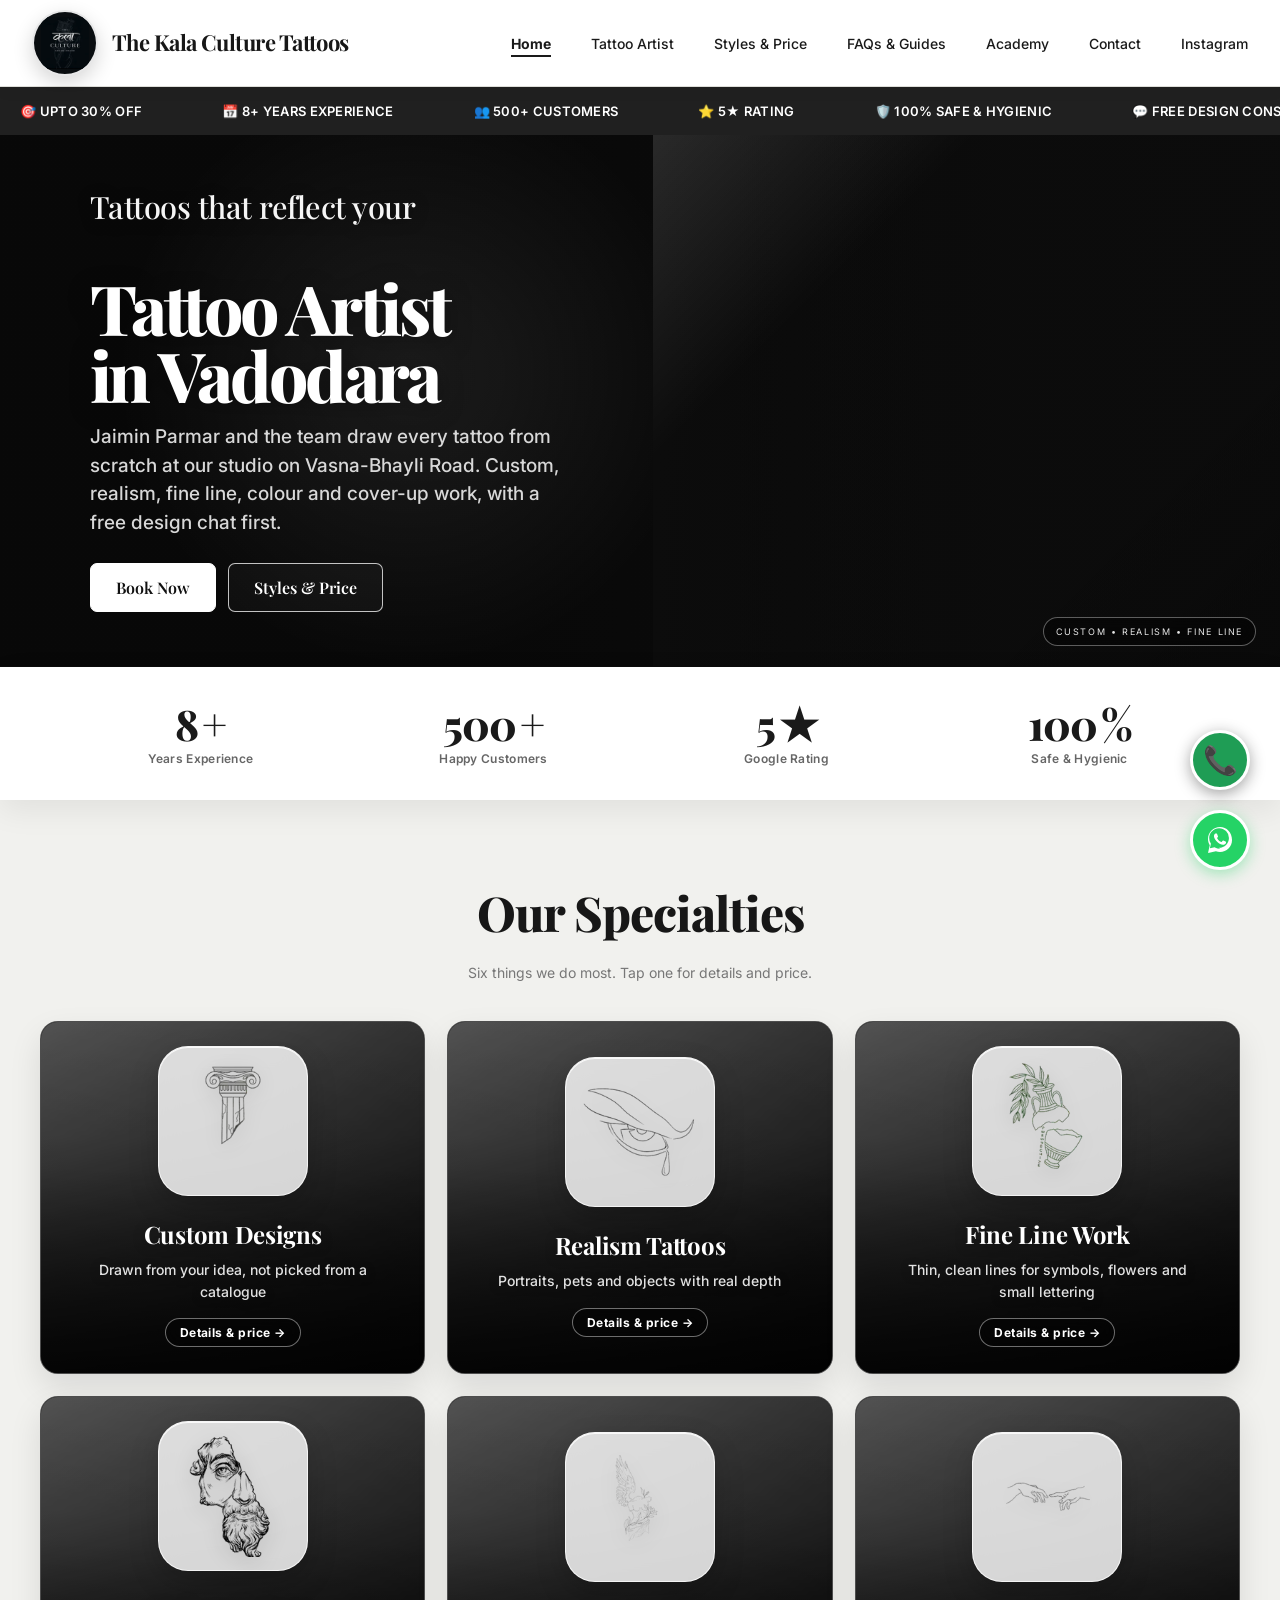
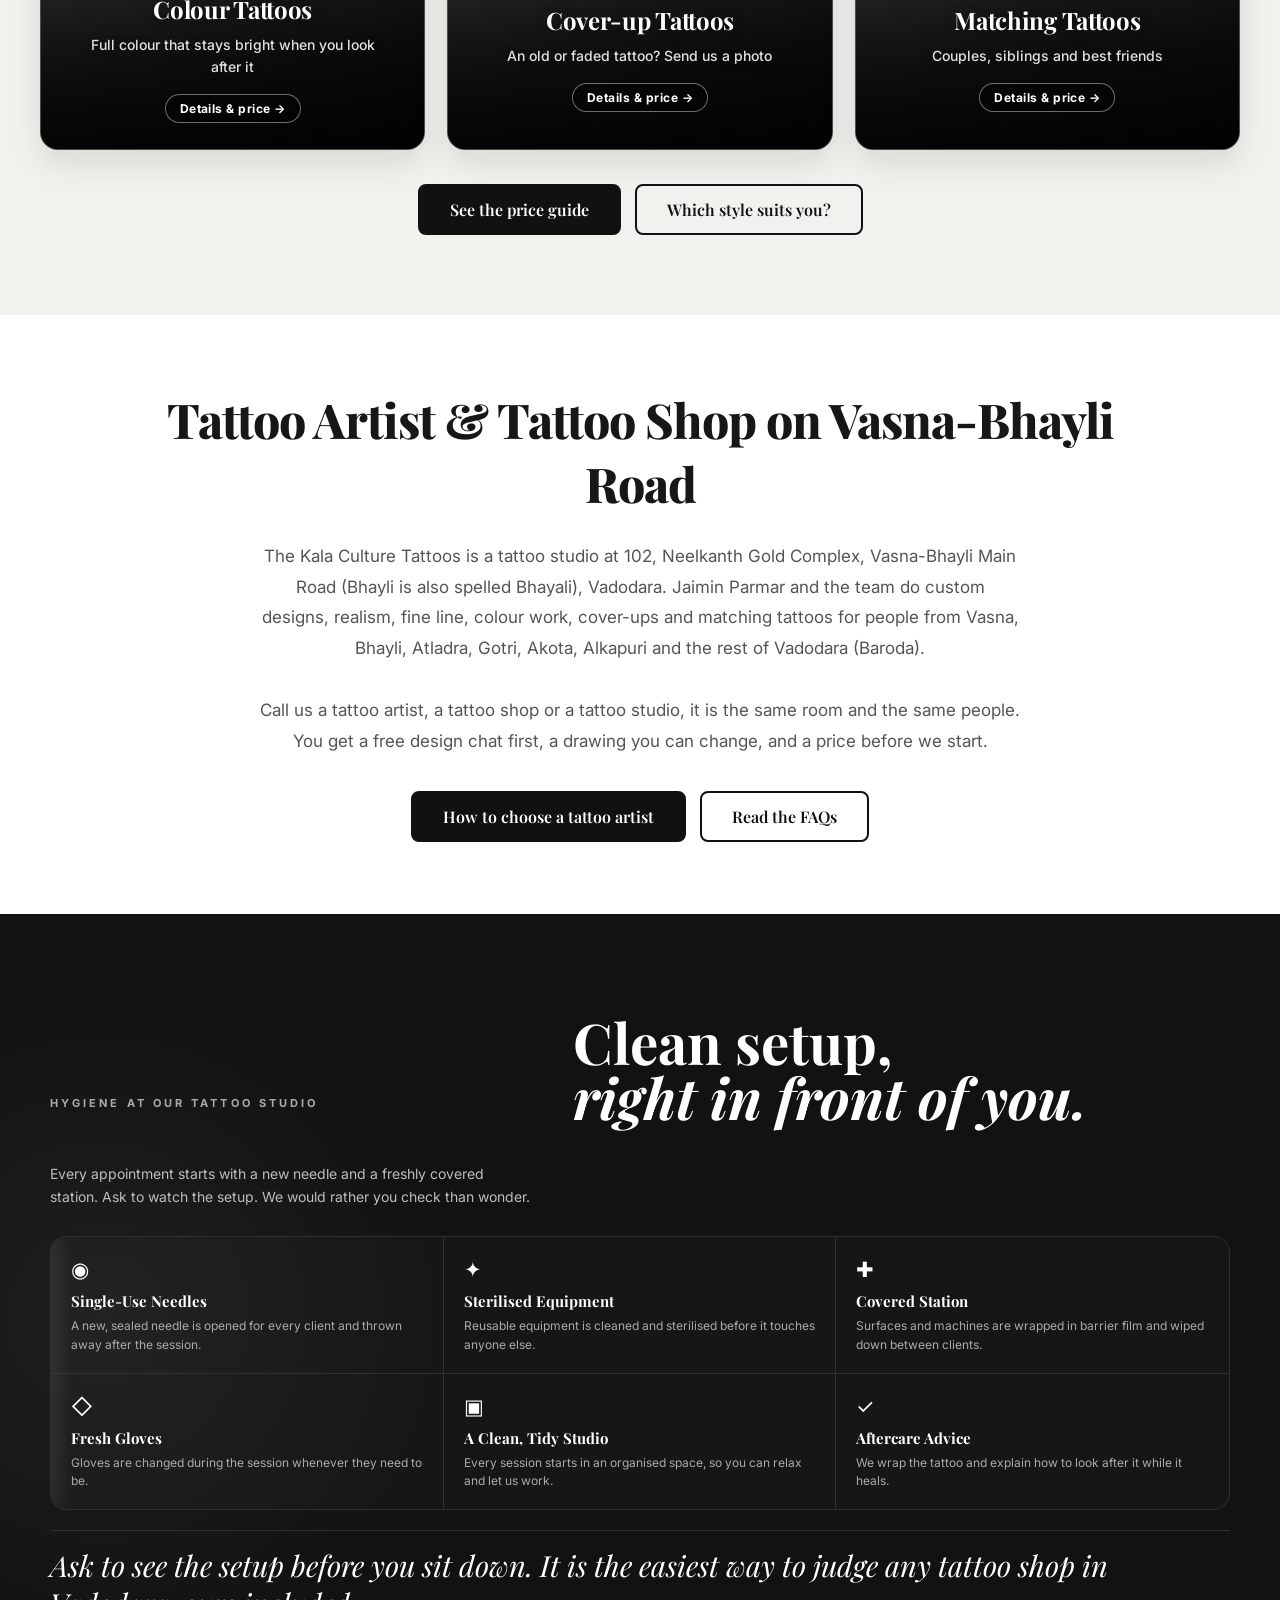
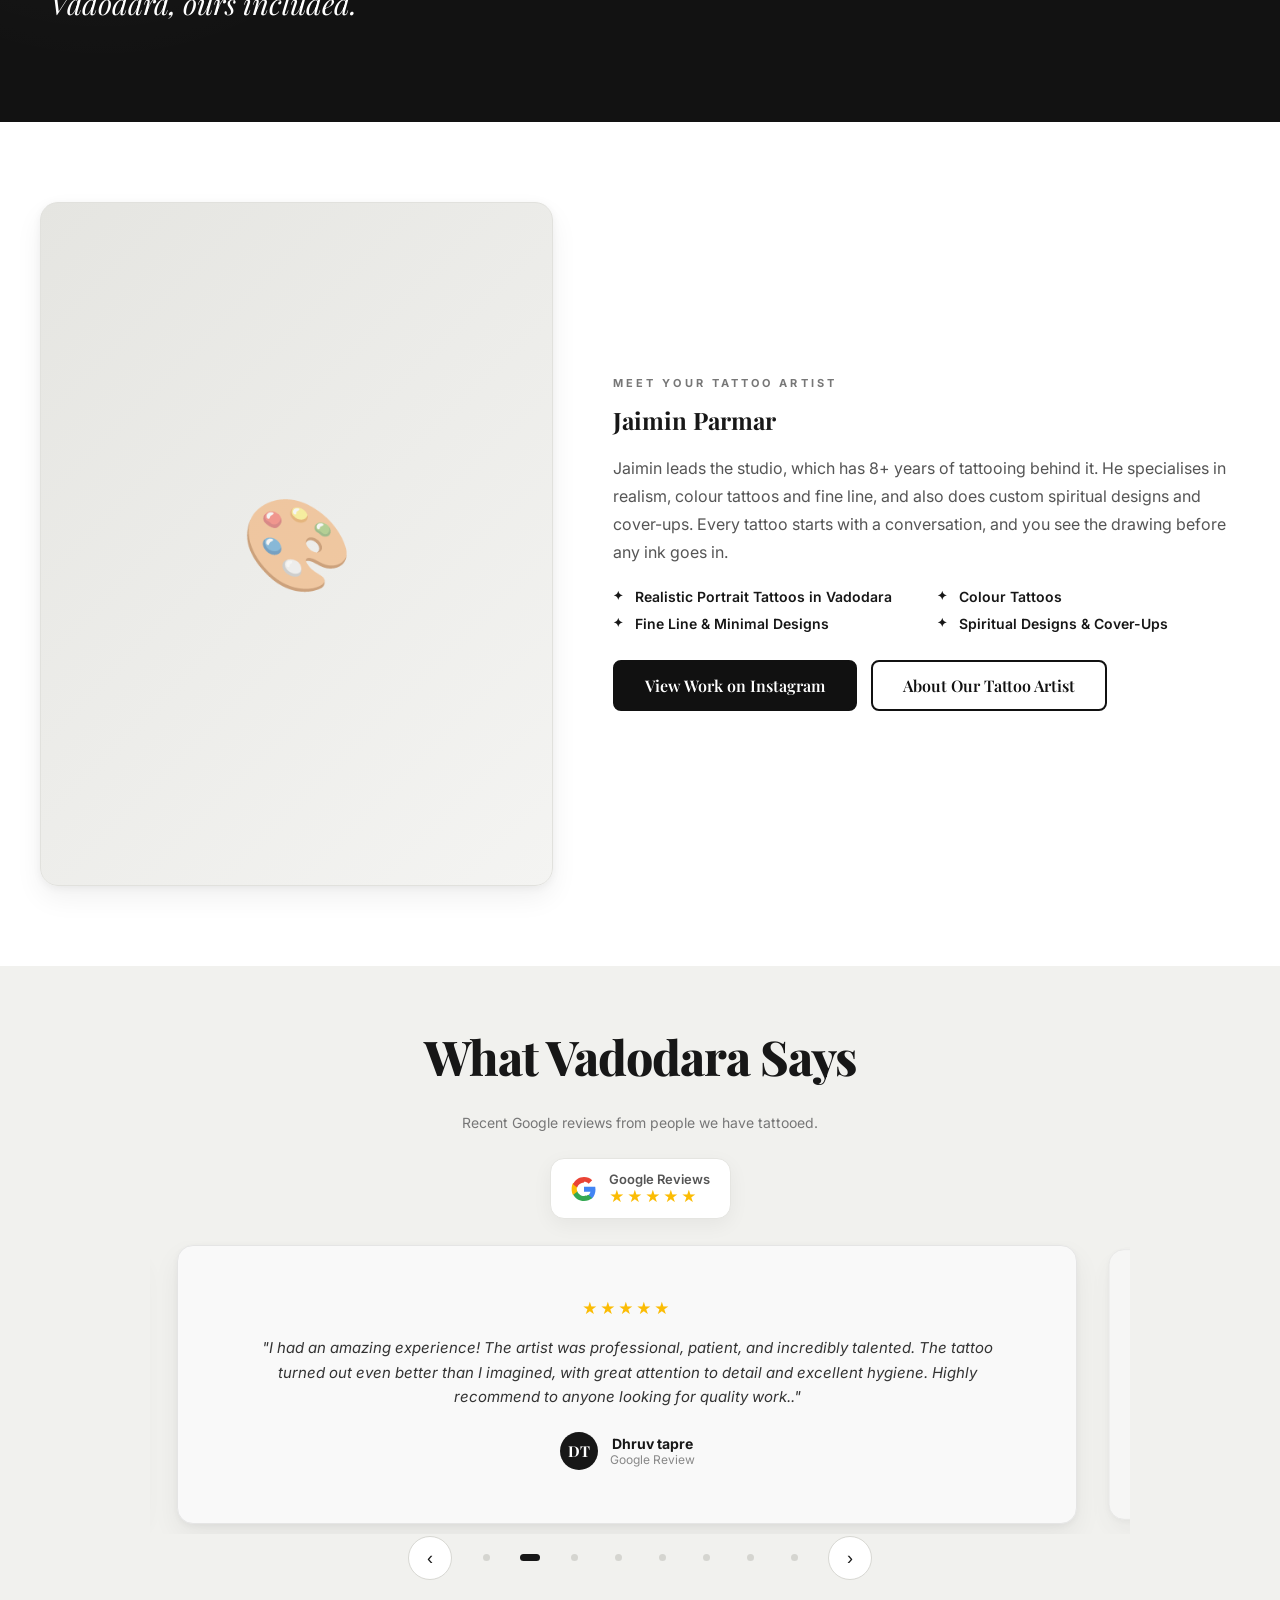
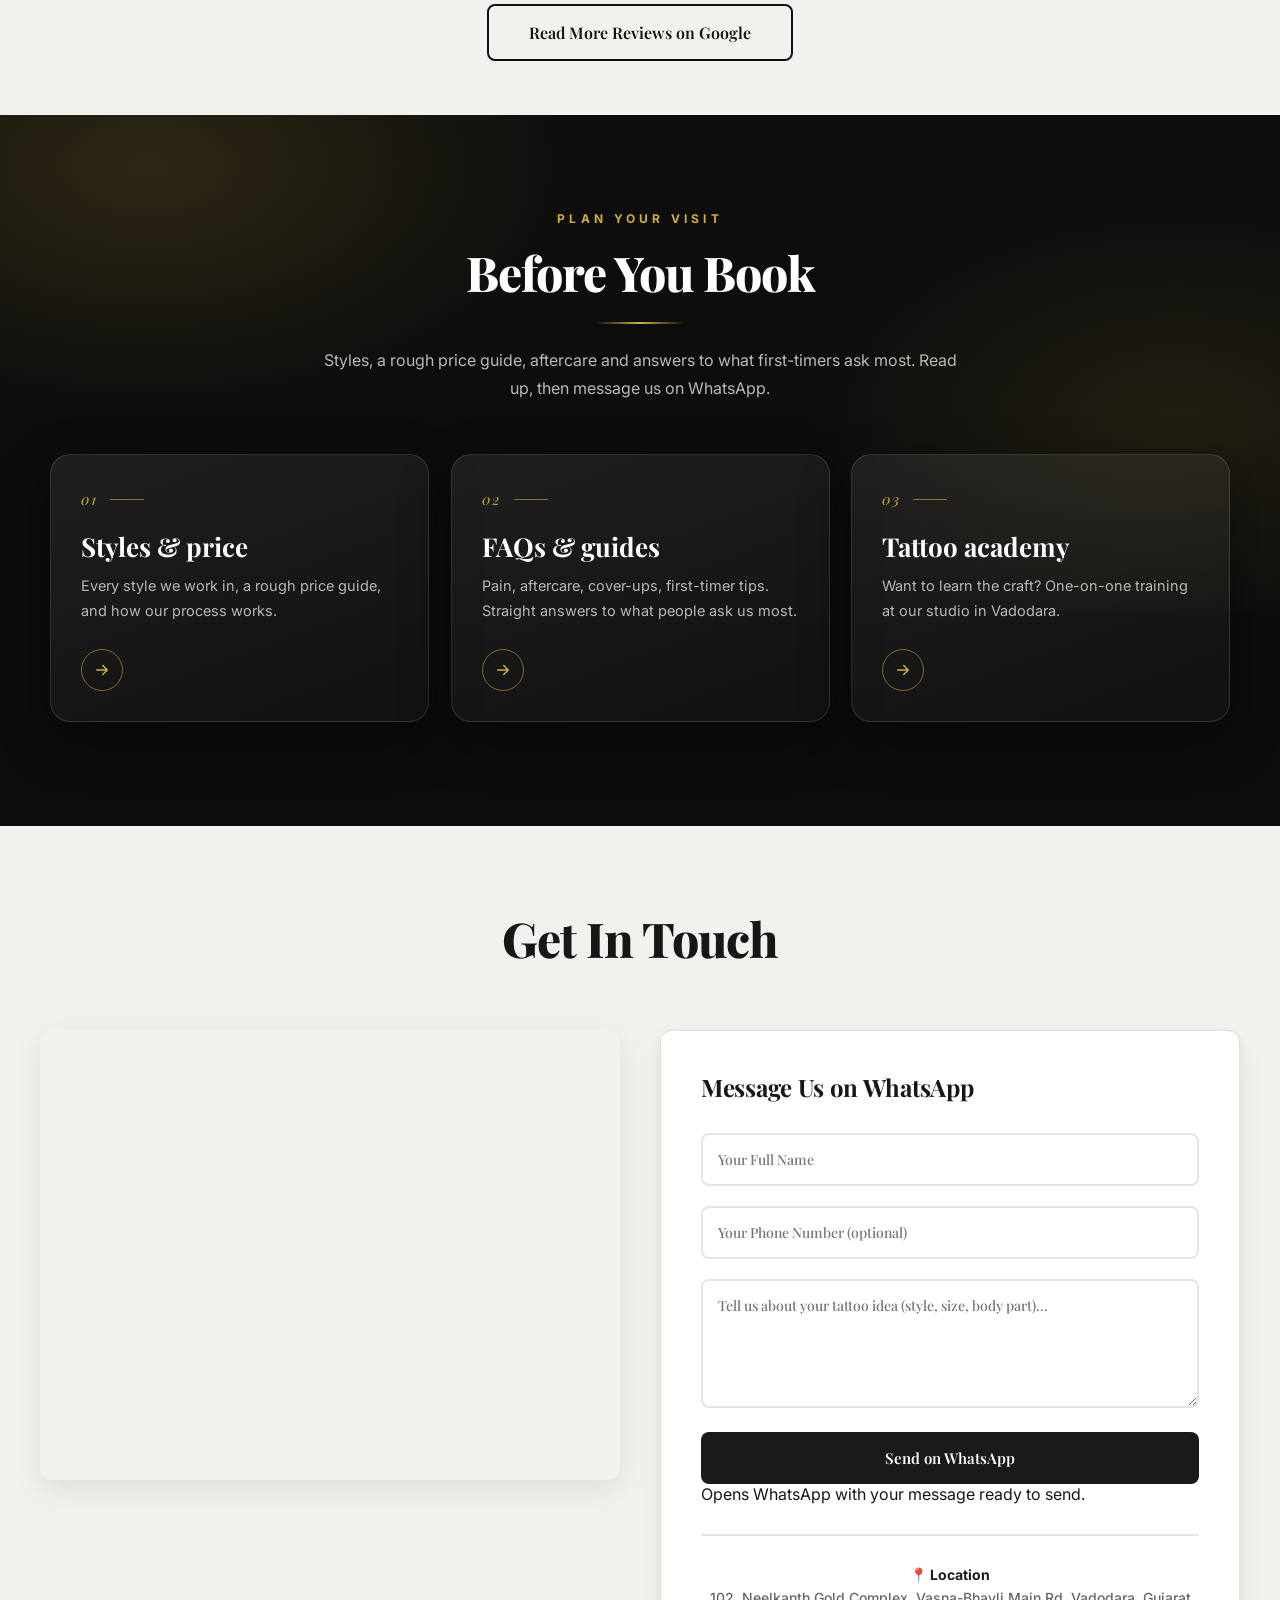
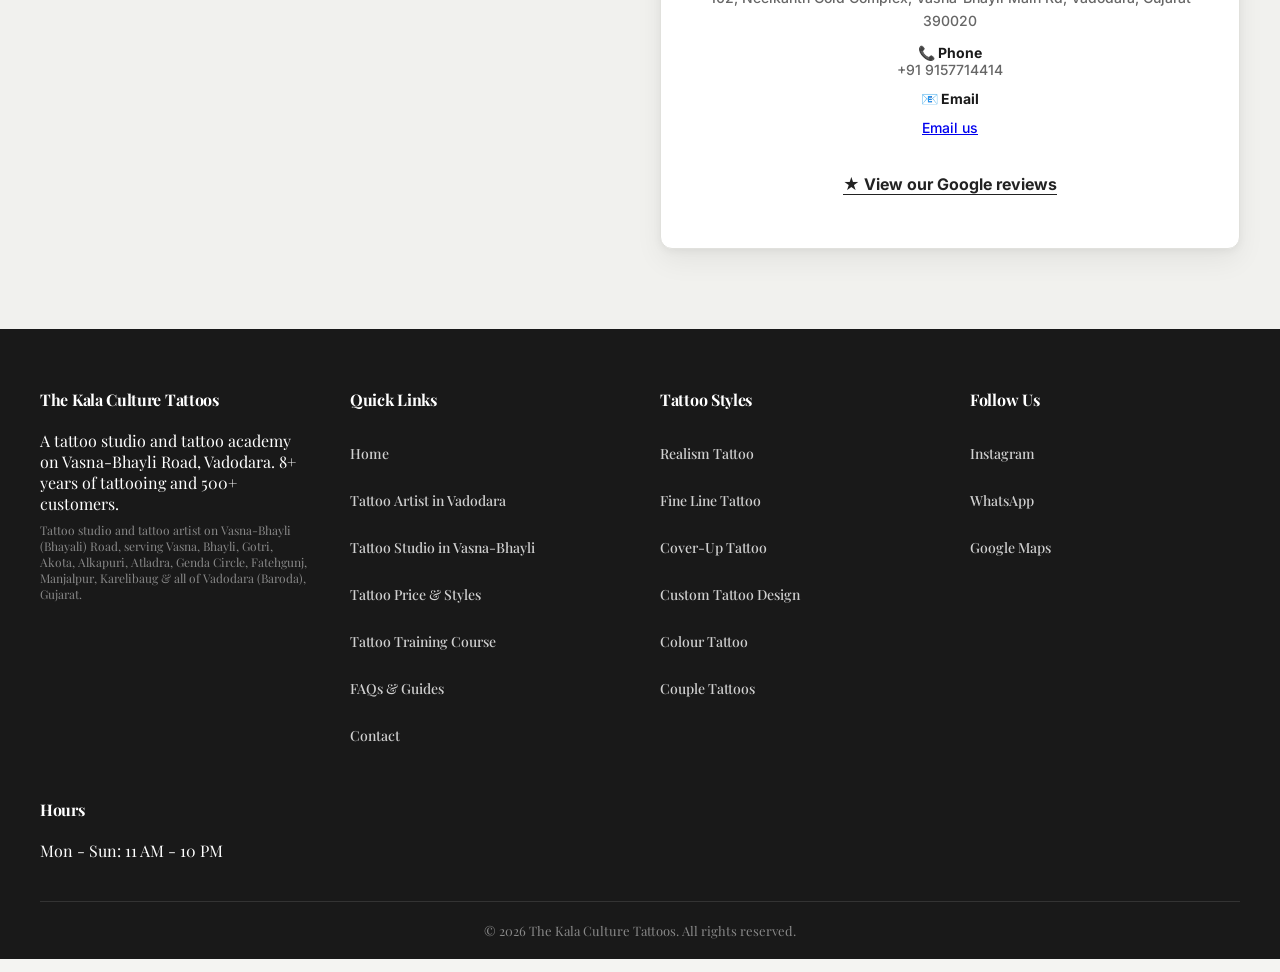
==== commit 67e99d8f: "Add files via upload" ====
--- a/index.html
+++ b/index.html
@@ -1,2218 +1,432 @@
 <!DOCTYPE html>
-<html lang="en">
-<head>
-    <meta charset="UTF-8">
+<html lang="en-IN"> 
+ <head>
+<!-- Google tag (gtag.js) -->
+<script async src="https://www.googletagmanager.com/gtag/js?id=G-M3HG5CMCN2"></script>
+<script>
+  window.dataLayer = window.dataLayer || [];
+  function gtag(){dataLayer.push(arguments);}
+  gtag('js', new Date());
+
+  gtag('config', 'G-M3HG5CMCN2');
+</script>    <meta charset="UTF-8">
     <meta name="viewport" content="width=device-width, initial-scale=1.0">
-    <meta name="description" content="The Kala Culture Tattoos - Best Tattoo Studio in Vadodara. 8+ years experience, 2000+ happy customers, realism, fine line & custom tattoo designs. Book your consultation today.">
-    <meta name="keywords" content="tattoo studio Vadodara, best tattoo artist Vadodara, custom tattoo design, realism tattoo, fine line tattoo, tattoo shop Vasna Bhayli, The Kala Culture Tattoos, tattoo training academy Vadodara">
-    <meta name="robots" content="index, follow">
+    <title>Tattoo Artist in Vadodara | Jaimin Parmar, Kala Culture Tattoos</title>
+    <meta name="description" content="Tattoo artist Jaimin Parmar at Kala Culture, a tattoo shop and studio on Vasna-Bhayli Road, Vadodara. Custom, realism, fine line and cover-up. Free design chat.">
+    <meta name="keywords" content="tattoo artist in Vadodara, tattoo shop in Vadodara, tattoo studio in Vadodara, tattoo artist in Vasna Bhayli, tattoo shop in Vasna Bhayli, tattoo studio in Vasna Bhayli, tattoo artist near me, custom tattoo Vadodara, realism tattoo Vadodara, fine line tattoo Vadodara, cover up tattoo Vadodara, tattoo price in Vadodara, tattoo training course Vadodara, The Kala Culture Tattoos">
+    <meta name="robots" content="index, follow, max-image-preview:large, max-snippet:-1, max-video-preview:-1">
     <meta name="author" content="The Kala Culture Tattoos">
     <link rel="canonical" href="https://thekalaculturetattoos.in/">
+    <meta name="theme-color" content="#171717">
+    <link rel="alternate" hreflang="en-IN" href="https://thekalaculturetattoos.in/">
+    <link rel="alternate" hreflang="x-default" href="https://thekalaculturetattoos.in/">
+    <link rel="preload" as="image" href="images/hero-bg-mobile.webp" media="(max-width: 800px)" fetchpriority="high">
+    <link rel="preload" as="image" href="images/hero-bg.webp" media="(min-width: 801px)" fetchpriority="high">
+    <link rel="icon" type="image/svg+xml" href="data:image/svg+xml,%3Csvg xmlns='http://www.w3.org/2000/svg' viewBox='0 0 100 100'%3E%3Ccircle cx='50' cy='50' r='48' fill='%23171717' stroke='%23d4af37' stroke-width='4'/%3E%3Ctext x='50' y='64' font-family='serif' font-size='42' font-weight='bold' fill='%23d4af37' text-anchor='middle'%3EK%3C/text%3E%3C/svg%3E">
     <meta property="og:type" content="business.business">
-    <meta property="og:title" content="The Kala Culture Tattoos | Best Tattoo Studio in Vadodara">
-    <meta property="og:description" content="8+ years experience, 2000+ happy customers. Custom, realism & fine line tattoos in Vadodara. Book your consultation today.">
+    <meta property="og:site_name" content="The Kala Culture Tattoos">
+    <meta property="og:title" content="Tattoo Artist in Vadodara | Jaimin Parmar, Kala Culture Tattoos">
+    <meta property="og:description" content="Tattoo artist Jaimin Parmar at Kala Culture, a tattoo shop and studio on Vasna-Bhayli Road, Vadodara. Custom, realism, fine line and cover-up. Free design chat.">
     <meta property="og:url" content="https://thekalaculturetattoos.in/">
-    <meta property="og:image" content="https://static.wixstatic.com/media/8af071_af6e32d44d674877a5057d2747e7cbf7~mv2.jpg">
+    <meta property="og:image" content="https://thekalaculturetattoos.in/images/hero-bg.webp">
+    <meta property="og:image:alt" content="The Kala Culture Tattoos tattoo studio, Vasna-Bhayli Road, Vadodara">
     <meta property="og:locale" content="en_IN">
     <meta name="twitter:card" content="summary_large_image">
-    <meta name="twitter:title" content="The Kala Culture Tattoos | Best Tattoo Studio in Vadodara">
-    <meta name="twitter:description" content="8+ years experience, 2000+ happy customers. Custom, realism & fine line tattoos in Vadodara.">
-    <meta name="twitter:image" content="https://static.wixstatic.com/media/8af071_af6e32d44d674877a5057d2747e7cbf7~mv2.jpg">
+    <meta name="twitter:title" content="Tattoo Artist in Vadodara | Jaimin Parmar, Kala Culture Tattoos">
+    <meta name="twitter:description" content="Tattoo artist Jaimin Parmar at Kala Culture, a tattoo shop and studio on Vasna-Bhayli Road, Vadodara. Custom, realism, fine line and cover-up. Free design chat.">
+    <meta name="twitter:image" content="https://thekalaculturetattoos.in/images/hero-bg.webp">
     <meta name="geo.region" content="IN-GJ">
-    <meta name="geo.placename" content="Vadodara">
-    <title>The Kala Culture Tattoos | Best Studio in Vadodara</title>
-    <script crossorigin src="https://unpkg.com/react@18/umd/react.production.min.js"></script>
-    <script crossorigin src="https://unpkg.com/react-dom@18/umd/react-dom.production.min.js"></script>
-    <script src="https://cdn.tailwindcss.com"></script>
-    <link href="https://cdnjs.cloudflare.com/ajax/libs/font-awesome/6.4.0/css/all.min.css" rel="stylesheet">
+    <meta name="geo.placename" content="Vasna-Bhayli, Vadodara">
+    <meta name="geo.position" content="22.307695;73.16897">
+    <meta name="ICBM" content="22.307695, 73.16897">
     <link rel="preconnect" href="https://fonts.googleapis.com">
     <link rel="preconnect" href="https://fonts.gstatic.com" crossorigin>
-    <link href="https://fonts.googleapis.com/css2?family=Playfair+Display:ital,wght@0,500;0,600;0,700;0,800;1,600&family=Inter:wght@400;500;600;700;800&display=swap" rel="stylesheet">
-    <style>
-    /* =========================================================
-   KALA CULTURE - FINAL PREMIUM DESIGN
-   ========================================================= */
-
-/* FONT */
-body {
-    font-family: 'Inter', sans-serif !important;
-    background: #f4f4f2 !important;
-    color: #171717 !important;
+    <link rel="preload" as="style" href="https://fonts.googleapis.com/css2?family=Playfair+Display:ital,wght@0,500;0,600;0,700;0,800;1,600&family=Inter:wght@400;500;600;700;800&display=swap" onload="this.onload=null;this.rel='stylesheet'">
+    <noscript><link rel="stylesheet" href="https://fonts.googleapis.com/css2?family=Playfair+Display:ital,wght@0,500;0,600;0,700;0,800;1,600&family=Inter:wght@400;500;600;700;800&display=swap"></noscript>
+    <link rel="stylesheet" href="/style.css?v=5">
+    <script type="application/ld+json">
+{
+ "@context": "https://schema.org",
+ "@graph": [
+  {
+   "@type": [
+    "TattooParlor",
+    "LocalBusiness"
+   ],
+   "@id": "https://thekalaculturetattoos.in/#tattooparlor",
+   "name": "The Kala Culture Tattoos",
+   "alternateName": [
+    "The Kala Culture Tattoos Vadodara",
+    "Kala Culture Tattoo Studio",
+    "Kala Culture Vadodara",
+    "The Kala Culture Tattoo Studio & Academy",
+    "Kala Culture Tattoo Studio Vasna Bhayli",
+    "Kala Culture Tattoos Baroda"
+   ],
+   "url": "https://thekalaculturetattoos.in/",
+   "logo": "https://thekalaculturetattoos.in/images/artist.webp",
+   "image": [
+    "https://thekalaculturetattoos.in/images/hero-bg.webp",
+    "https://thekalaculturetattoos.in/images/artist.webp"
+   ],
+   "description": "Tattoo artist, tattoo shop and tattoo studio on Vasna-Bhayli Main Road, Vadodara (Baroda), with a tattoo training academy. Lead artist Jaimin Parmar works on custom designs, realism, fine line, colour, sleeve and cover-up tattoos. Free design consultations and clear quotes on WhatsApp.",
+   "telephone": "+919157714414",
+   "priceRange": "₹₹",
+   "currenciesAccepted": "INR",
+   "paymentAccepted": "Cash, Credit Card, Debit Card, UPI, Google Pay, PhonePe, Paytm, Net Banking",
+   "address": {
+    "@type": "PostalAddress",
+    "streetAddress": "102, Neelkanth Gold Complex, Vasna-Bhayli Main Rd",
+    "addressLocality": "Vadodara",
+    "addressRegion": "Gujarat",
+    "postalCode": "390020",
+    "addressCountry": "IN"
+   },
+   "geo": {
+    "@type": "GeoCoordinates",
+    "latitude": 22.307695,
+    "longitude": 73.16897
+   },
+   "hasMap": "https://maps.app.goo.gl/zzibzD1SfPJFj7vJ7",
+   "openingHours": "Mo-Su 11:00-22:00",
+   "openingHoursSpecification": [
+    {
+     "@type": "OpeningHoursSpecification",
+     "dayOfWeek": [
+      "Monday",
+      "Tuesday",
+      "Wednesday",
+      "Thursday",
+      "Friday",
+      "Saturday",
+      "Sunday"
+     ],
+     "opens": "11:00",
+     "closes": "22:00"
+    }
+   ],
+   "areaServed": [
+    {
+     "@type": "City",
+     "name": "Vadodara"
+    },
+    {
+     "@type": "Place",
+     "name": "Vasna-Bhayli Road, Vadodara"
+    },
+    {
+     "@type": "Place",
+     "name": "Vasna, Vadodara"
+    },
+    {
+     "@type": "Place",
+     "name": "Bhayli, Vadodara"
+    },
+    {
+     "@type": "Place",
+     "name": "Atladra, Vadodara"
+    },
+    {
+     "@type": "Place",
+     "name": "Gotri, Vadodara"
+    },
+    {
+     "@type": "Place",
+     "name": "Genda Circle, Vadodara"
+    },
+    {
+     "@type": "Place",
+     "name": "Akota, Vadodara"
+    },
+    {
+     "@type": "Place",
+     "name": "Alkapuri, Vadodara"
+    },
+    {
+     "@type": "Place",
+     "name": "Manjalpur, Vadodara"
+    },
+    {
+     "@type": "Place",
+     "name": "Fatehgunj, Vadodara"
+    },
+    {
+     "@type": "Place",
+     "name": "Karelibaug, Vadodara"
+    }
+   ],
+   "sameAs": [
+    "https://instagram.com/thekalaaculturetattoos",
+    "https://maps.app.goo.gl/zzibzD1SfPJFj7vJ7",
+    "https://wa.me/919157714414"
+   ],
+   "hasOfferCatalog": {
+    "@type": "OfferCatalog",
+    "name": "Tattoo Services & Training, Vasna-Bhayli, Vadodara",
+    "itemListElement": [
+     {
+      "@type": "Offer",
+      "itemOffered": {
+       "@type": "Service",
+       "name": "Custom Tattoo Design Vadodara",
+       "description": "One-of-one custom tattoo concepts designed around your story, personality and body placement.",
+       "provider": {
+        "@id": "https://thekalaculturetattoos.in/#tattooparlor"
+       },
+       "areaServed": {
+        "@type": "City",
+        "name": "Vadodara"
+       },
+       "url": "https://thekalaculturetattoos.in/custom-tattoo-design-vadodara/"
+      }
+     },
+     {
+      "@type": "Offer",
+      "itemOffered": {
+       "@type": "Service",
+       "name": "Realism & Portrait Tattoos Vadodara",
+       "description": "High-definition realistic portrait and wildlife tattoos with depth, contrast and smooth shading.",
+       "provider": {
+        "@id": "https://thekalaculturetattoos.in/#tattooparlor"
+       },
+       "areaServed": {
+        "@type": "City",
+        "name": "Vadodara"
+       },
+       "url": "https://thekalaculturetattoos.in/realism-tattoo-vadodara/"
+      }
+     },
+     {
+      "@type": "Offer",
+      "itemOffered": {
+       "@type": "Service",
+       "name": "Fine Line & Minimalist Tattoos",
+       "description": "Ultra-precise delicate line work, micro tattoos, and minimalist aesthetic designs.",
+       "provider": {
+        "@id": "https://thekalaculturetattoos.in/#tattooparlor"
+       },
+       "areaServed": {
+        "@type": "City",
+        "name": "Vadodara"
+       },
+       "url": "https://thekalaculturetattoos.in/fine-line-tattoo-vadodara/"
+      }
+     },
+     {
+      "@type": "Offer",
+      "itemOffered": {
+       "@type": "Service",
+       "name": "Full Sleeve & Leg Sleeve Tattoos",
+       "description": "Flowing large-scale sleeve tattoos crafted to follow your anatomical contours seamlessly.",
+       "provider": {
+        "@id": "https://thekalaculturetattoos.in/#tattooparlor"
+       },
+       "areaServed": {
+        "@type": "City",
+        "name": "Vadodara"
+       }
+      }
+     },
+     {
+      "@type": "Offer",
+      "itemOffered": {
+       "@type": "Service",
+       "name": "Colour Tattoos Vadodara",
+       "description": "Vibrant, rich-colour tattoos with smooth gradients and saturated tones that heal beautifully.",
+       "provider": {
+        "@id": "https://thekalaculturetattoos.in/#tattooparlor"
+       },
+       "areaServed": {
+        "@type": "City",
+        "name": "Vadodara"
+       },
+       "url": "https://thekalaculturetattoos.in/colour-tattoo-vadodara/"
+      }
+     },
+     {
+      "@type": "Offer",
+      "itemOffered": {
+       "@type": "Service",
+       "name": "Cover-Up & Rework Tattoos Vadodara",
+       "description": "Expert transformation and redesign of old, faded, or unwanted tattoos into fresh artwork.",
+       "provider": {
+        "@id": "https://thekalaculturetattoos.in/#tattooparlor"
+       },
+       "areaServed": {
+        "@type": "City",
+        "name": "Vadodara"
+       },
+       "url": "https://thekalaculturetattoos.in/cover-up-tattoo-vadodara/"
+      }
+     },
+     {
+      "@type": "Offer",
+      "itemOffered": {
+       "@type": "Service",
+       "name": "Matching & Couple Tattoos Vadodara",
+       "description": "Matching and couple tattoo designs that complement each other perfectly.",
+       "provider": {
+        "@id": "https://thekalaculturetattoos.in/#tattooparlor"
+       },
+       "areaServed": {
+        "@type": "City",
+        "name": "Vadodara"
+       },
+       "url": "https://thekalaculturetattoos.in/couple-tattoo-vadodara/"
+      }
+     },
+     {
+      "@type": "Offer",
+      "itemOffered": {
+       "@type": "Service",
+       "name": "Professional Tattoo Training Course",
+       "description": "Comprehensive one-on-one tattoo apprentice training covering hygiene, machines, linework, and studio management.",
+       "provider": {
+        "@id": "https://thekalaculturetattoos.in/#tattooparlor"
+       },
+       "areaServed": {
+        "@type": "City",
+        "name": "Vadodara"
+       },
+       "url": "https://thekalaculturetattoos.in/tattoo-training-in-vadodara/"
+      }
+     }
+    ]
+   },
+   "knowsAbout": [
+    "Custom tattoo design",
+    "Realism tattoos",
+    "Fine line tattoos",
+    "Colour tattoos",
+    "Tattoo cover-ups",
+    "Matching tattoos",
+    "Tattoo aftercare",
+    "Tattoo training"
+   ],
+   "inLanguage": [
+    "en-IN",
+    "hi",
+    "gu"
+   ],
+   "employee": [
+    {
+     "@id": "https://thekalaculturetattoos.in/#jaimin-parmar"
+    }
+   ],
+   "contactPoint": [
+    {
+     "@type": "ContactPoint",
+     "telephone": "+919157714414",
+     "contactType": "customer service",
+     "areaServed": "IN",
+     "availableLanguage": [
+      "English",
+      "Hindi",
+      "Gujarati"
+     ]
+    }
+   ],
+   "keywords": "tattoo artist in Vasna Bhayli, tattoo shop in Vasna Bhayli, tattoo studio in Vasna Bhayli, tattoo artist in Vadodara, tattoo studio in Vadodara, tattoo shop in Vadodara, custom tattoo, fine line tattoo, realism tattoo, cover up tattoo, matching tattoo, tattoo training Vadodara",
+   "founder": {
+    "@id": "https://thekalaculturetattoos.in/#jaimin-parmar"
+   }
+  },
+  {
+   "@type": "Person",
+   "@id": "https://thekalaculturetattoos.in/#jaimin-parmar",
+   "name": "Jaimin Parmar",
+   "jobTitle": "Lead Tattoo Artist",
+   "worksFor": {
+    "@id": "https://thekalaculturetattoos.in/#tattooparlor"
+   },
+   "image": "https://thekalaculturetattoos.in/images/artist.webp",
+   "knowsAbout": [
+    "Realism tattoos",
+    "Fine line tattoos",
+    "Custom tattoo design",
+    "Cover-up tattoos",
+    "Spiritual and religious tattoos"
+   ],
+   "url": "https://thekalaculturetattoos.in/tattoo-artist-in-vadodara/",
+   "mainEntityOfPage": "https://thekalaculturetattoos.in/tattoo-artist-in-vadodara/",
+   "sameAs": [
+    "https://instagram.com/thekalaaculturetattoos"
+   ],
+   "workLocation": {
+    "@id": "https://thekalaculturetattoos.in/#tattooparlor"
+   },
+   "description": "Jaimin Parmar is the lead tattoo artist at The Kala Culture Tattoos, Vasna-Bhayli Road, Vadodara, specialising in realism, colour tattoos and fine line, and also doing custom spiritual designs and cover-ups.",
+   "address": {
+    "@type": "PostalAddress",
+    "addressLocality": "Vadodara",
+    "addressRegion": "Gujarat",
+    "addressCountry": "IN"
+   }
+  },
+  {
+   "@type": "WebSite",
+   "@id": "https://thekalaculturetattoos.in/#website",
+   "url": "https://thekalaculturetattoos.in/",
+   "name": "The Kala Culture Tattoos",
+   "inLanguage": "en-IN",
+   "publisher": {
+    "@id": "https://thekalaculturetattoos.in/#tattooparlor"
+   },
+   "alternateName": [
+    "Kala Culture Tattoos",
+    "Kala Culture Tattoo Studio Vadodara"
+   ]
+  },
+  {
+   "@type": "WebPage",
+   "@id": "https://thekalaculturetattoos.in/#webpage",
+   "url": "https://thekalaculturetattoos.in/",
+   "name": "Tattoo Artist in Vadodara | Jaimin Parmar, Kala Culture Tattoos",
+   "description": "Custom, fine line, realism & cover-up tattoos by Jaimin Parmar at our Vasna-Bhayli Road studio, Vadodara. Free design consultation. Walk-ins welcome.",
+   "inLanguage": "en-IN",
+   "isPartOf": {
+    "@id": "https://thekalaculturetattoos.in/#website"
+   },
+   "about": {
+    "@id": "https://thekalaculturetattoos.in/#tattooparlor"
+   },
+   "dateModified": "2026-10-07",
+   "breadcrumb": {
+    "@id": "https://thekalaculturetattoos.in/#breadcrumb"
+   },
+   "primaryImageOfPage": {
+    "@type": "ImageObject",
+    "url": "https://thekalaculturetattoos.in/images/hero-bg.webp"
+   }
+  },
+  {
+   "@type": "BreadcrumbList",
+   "@id": "https://thekalaculturetattoos.in/#breadcrumb",
+   "itemListElement": [
+    {
+     "@type": "ListItem",
+     "position": 1,
+     "name": "Home",
+     "item": "https://thekalaculturetattoos.in/"
+    }
+   ]
+  },
+  {
+   "@type": "ImageGallery",
+   "@id": "https://thekalaculturetattoos.in/#gallery",
+   "name": "Tattoo gallery, The Kala Culture Tattoos, Vadodara",
+   "url": "https://thekalaculturetattoos.in/#tattoo-gallery",
+   "about": {
+    "@id": "https://thekalaculturetattoos.in/#tattooparlor"
+   },
+   "creator": {
+    "@id": "https://thekalaculturetattoos.in/#jaimin-parmar"
+   }
+  }
+ ]
 }
-
-h1,
-h2,
-h3,
-h4,
-.section-title,
-.process-number,
-.logo-main {
-    font-family: 'Playfair Display', sans-serif !important;
-}
-
-/* GENERAL SECTIONS */
-section {
-    background: #ffffff !important;
-}
-
-section:nth-of-type(even) {
-    background: #f1f1ee !important;
-}
-
-/* CARDS */
-.feature-card,
-.carousel-item,
-.form-box {
-    background: #ffffff !important;
-    border: 1px solid #e1e1dd !important;
-    box-shadow: 0 8px 28px rgba(0,0,0,0.06) !important;
-    transition: all 0.35s ease !important;
-}
-
-.feature-card:hover,
-.carousel-item:hover {
-    transform: translateY(-6px);
-    box-shadow: 0 16px 35px rgba(0,0,0,0.10) !important;
-}
-
-/* =========================================================
-   HOW IT WORKS
-   Premium editorial style
-   ========================================================= */
-
-.process-section {
-    position: relative !important;
-    width: 100% !important;
-    max-width: none !important;
-    background: #e9e9e6 !important;
-    padding: 110px 40px !important;
-    overflow: hidden !important;
-}
-
-.process-inner {
-    max-width: 1200px !important;
-    margin: auto !important;
-    position: relative !important;
-    z-index: 2 !important;
-}
-
-.process-heading {
-    max-width: 700px !important;
-    margin-bottom: 65px !important;
-}
-
-.process-heading > span {
-    display: block;
-    font-size: 11px !important;
-    letter-spacing: 4px !important;
-    text-transform: uppercase;
-    font-weight: 700 !important;
-    color: #777 !important;
-    margin-bottom: 15px;
-}
-
-.process-heading h2 {
-    font-family: 'Playfair Display', sans-serif !important;
-    font-size: clamp(45px, 7vw, 78px) !important;
-    line-height: 0.95 !important;
-    letter-spacing: -4px !important;
-    margin: 0 0 20px !important;
-    color: #151515 !important;
-}
-
-.process-heading p {
-    max-width: 560px !important;
-    color: #666 !important;
-    font-size: 16px !important;
-    line-height: 1.7 !important;
-}
-
-/* FOUR STEP ROW */
-
-.process-steps {
-    display: grid !important;
-    grid-template-columns: repeat(4, 1fr) !important;
-    border-top: 1px solid #c9c9c4 !important;
-    border-bottom: 1px solid #c9c9c4 !important;
-    gap: 0 !important;
-}
-
-.process-step {
-    min-height: 300px !important;
-    padding: 35px 30px 35px 0 !important;
-    margin-right: 30px !important;
-    border-right: 1px solid #c9c9c4 !important;
-    display: flex !important;
-    flex-direction: column !important;
-    justify-content: space-between !important;
-    transition: all 0.35s ease !important;
-}
-
-.process-step:last-child {
-    border-right: none !important;
-    margin-right: 0 !important;
-}
-
-.process-step:hover {
-    transform: translateY(-5px);
-}
-
-.process-number {
-    font-family: 'Playfair Display', sans-serif !important;
-    font-size: 64px !important;
-    font-weight: 500 !important;
-    letter-spacing: -4px !important;
-    color: #222 !important;
-    line-height: 1 !important;
-}
-
-.process-step h3 {
-    font-family: 'Playfair Display', sans-serif !important;
-    font-size: 24px !important;
-    margin: 0 0 10px !important;
-    color: #171717 !important;
-}
-
-.process-step p {
-    font-family: 'Inter', sans-serif !important;
-    font-size: 14px !important;
-    line-height: 1.7 !important;
-    color: #666 !important;
-    max-width: 230px !important;
-}
-
-/* =========================================================
-   GREEK COLUMN DECORATION
-   ========================================================= */
-
-.process-section::after {
-    content: "ϟ";
-    position: absolute;
-    right: 5%;
-    top: 10%;
-    font-family: Georgia, serif;
-    font-size: 300px;
-    line-height: 1;
-    color: #171717;
-    opacity: 0.035;
-    pointer-events: none;
-    transform: rotate(8deg);
-}
-
-/* Greek architectural lines */
-.process-section::before {
-    content: "╞══════════════════════════════╡";
-    position: absolute;
-    right: -20px;
-    bottom: 45px;
-    font-family: Georgia, serif;
-    font-size: 34px;
-    color: #171717;
-    opacity: 0.08;
-    transform: rotate(-90deg);
-    pointer-events: none;
-}
-
-/* =========================================================
-   HERO
-   ========================================================= */
-
-.hero {
-    background:
-        radial-gradient(circle at 50% 20%, #ffffff 0%, transparent 45%),
-        linear-gradient(135deg, #eeeeeb 0%, #ffffff 55%, #e3e3df 100%) !important;
-    color: #171717 !important;
-}
-
-.hero h1 {
-    color: #111 !important;
-}
-
-.hero p {
-    color: #5f5f5f !important;
-}
-
-.btn-book {
-    background: #111 !important;
-    color: #fff !important;
-    transition: all 0.3s ease !important;
-}
-
-.btn-book:hover {
-    transform: translateY(-3px);
-    box-shadow: 0 12px 28px rgba(0,0,0,0.18) !important;
-}
-
-.btn-explore {
-    color: #111 !important;
-    border-color: #111 !important;
-}
-
-.btn-explore:hover {
-    background: #111 !important;
-    color: white !important;
-}
-
-/* =========================================================
-   STATS
-   ========================================================= */
-
-.stats-section {
-    background: #fff !important;
-    box-shadow: 0 10px 30px rgba(0,0,0,0.07) !important;
-}
-
-/* =========================================================
-   HEADER
-   ========================================================= */
-
-header {
-    background: rgba(255,255,255,0.96) !important;
-    border-bottom: 1px solid #deded9 !important;
-    box-shadow: 0 3px 15px rgba(0,0,0,0.05) !important;
-}
-
-/* =========================================================
-   FOOTER
-   ========================================================= */
-
-footer {
-    background: #191919 !important;
-    color: #fff !important;
-}
-
-.footer-section a {
-    transition: all 0.25s ease !important;
-}
-
-.footer-section a:hover {
-    color: #fff !important;
-    transform: translateX(4px);
-}
-
-/* =========================================================
-   FLOATING BUTTONS
-   ========================================================= */
-
-.floating-btn-whatsapp,
-.floating-btn-call {
-    transition: transform 0.3s ease, box-shadow 0.3s ease !important;
-}
-
-.floating-btn-whatsapp:hover,
-.floating-btn-call:hover {
-    transform: scale(1.12) !important;
-}
-
-/* =========================================================
-   MOBILE
-   ========================================================= */
-
-@media (max-width: 900px) {
-
-    .process-section {
-        padding: 80px 25px !important;
-    }
-
-    .process-steps {
-        grid-template-columns: repeat(2, 1fr) !important;
-    }
-
-    .process-step:nth-child(2) {
-        border-right: none !important;
-    }
-
-    .process-step:nth-child(3),
-    .process-step:nth-child(4) {
-        border-top: 1px solid #c9c9c4 !important;
-    }
-}
-
-@media (max-width: 600px) {
-
-    .process-section {
-        padding: 70px 20px !important;
-    }
-
-    .process-heading h2 {
-        font-size: 48px !important;
-        letter-spacing: -2.5px !important;
-    }
-
-    .process-steps {
-        grid-template-columns: 1fr !important;
-    }
-
-    .process-step,
-    .process-step:nth-child(2),
-    .process-step:nth-child(3),
-    .process-step:nth-child(4) {
-        border-right: none !important;
-        border-bottom: 1px solid #c9c9c4 !important;
-        margin-right: 0 !important;
-        min-height: 240px !important;
-    }
-
-    .process-step:last-child {
-        border-bottom: none !important;
-    }
-
-    .process-number {
-        font-size: 52px !important;
-    }
-
-    .process-section::after {
-        font-size: 180px;
-        right: -30px;
-    }
-}
-    
-
-        /* ============ FINAL MOBILE / VISUAL REFINEMENTS ============ */
-        /* Logo: dark rounded capsule so the white logo remains visible on the light header. */
-        .logo-frame {
-            width: 158px !important;
-            height: 64px !important;
-            padding: 4px 10px !important;
-            border-radius: 18px !important;
-            background: #090d10 !important;
-            border: 1px solid #252b30 !important;
-            box-shadow: 0 7px 20px rgba(0,0,0,.14) !important;
-        }
-        .logo-frame .logo-img {
-            display: block !important;
-            width: 100% !important;
-            height: 100% !important;
-            max-width: 100% !important;
-            max-height: 100% !important;
-            object-fit: contain !important;
-            object-position: center !important;
-            opacity: 1 !important;
-            visibility: visible !important;
-        }
-        .logo-fallback { display:none !important; }
-
-        /* Hero tattoo background: replace images/banner-tattoo.jpg with your chosen tattoo photo. */
-        .hero {
-            position: relative !important;
-            isolation: isolate !important;
-            background-image:
-                linear-gradient(90deg, rgba(0,0,0,.78) 0%, rgba(0,0,0,.48) 48%, rgba(0,0,0,.62) 100%),
-                var(--hero-image) !important;
-            background-size: cover !important;
-            background-position: center center !important;
-            background-repeat: no-repeat !important;
-        }
-        .hero::before {
-            content:'';
-            position:absolute;
-            inset:0;
-            background: radial-gradient(circle at 50% 50%, transparent 25%, rgba(0,0,0,.28) 100%);
-            z-index:0;
-            pointer-events:none;
-        }
-        .hero-content, .hero .ionic-column { z-index:3 !important; }
-
-        /* Compact hygiene section — much less vertical space, with subtle motion. */
-        .hygiene-section {
-            padding: 52px 28px !important;
-            background:
-                radial-gradient(circle at 8% 50%, rgba(255,255,255,.055), transparent 28%),
-                #121212 !important;
-        }
-        .hygiene-inner { max-width:1180px !important; }
-        .hygiene-heading {
-            max-width:none !important;
-            margin:0 0 28px !important;
-            display:grid !important;
-            grid-template-columns:minmax(300px,.85fr) minmax(300px,1.15fr) !important;
-            gap:38px !important;
-            align-items:end !important;
-        }
-        .hygiene-heading h2 {
-            font-size:clamp(36px,4.4vw,58px) !important;
-            line-height:.98 !important;
-            margin:0 !important;
-        }
-        .hygiene-heading p {
-            margin:0 !important;
-            max-width:620px !important;
-            font-size:14px !important;
-            line-height:1.65 !important;
-        }
-        .hygiene-grid {
-            display:grid !important;
-            grid-template-columns:repeat(3,1fr) !important;
-            border:1px solid #303030 !important;
-            border-radius:16px !important;
-            overflow:hidden !important;
-            position:relative !important;
-        }
-        .hygiene-grid::before {
-            content:'';
-            position:absolute;
-            top:0;
-            bottom:0;
-            width:2px;
-            left:-4px;
-            background:rgba(255,255,255,.7);
-            box-shadow:0 0 22px 5px rgba(255,255,255,.18);
-            animation:hygieneScan 5.5s ease-in-out infinite;
-            z-index:5;
-            pointer-events:none;
-        }
-        .hygiene-card {
-            min-height:0 !important;
-            padding:20px 20px 18px !important;
-            border:0 !important;
-            border-right:1px solid #303030 !important;
-            border-bottom:1px solid #303030 !important;
-            background:rgba(255,255,255,.015) !important;
-            transition:transform .35s ease, background .35s ease, opacity .35s ease !important;
-            animation:hygieneFloat 5s ease-in-out infinite !important;
-        }
-        .hygiene-card:nth-child(2){animation-delay:.35s !important}.hygiene-card:nth-child(3){animation-delay:.7s !important}
-        .hygiene-card:nth-child(4){animation-delay:1.05s !important}.hygiene-card:nth-child(5){animation-delay:1.4s !important}.hygiene-card:nth-child(6){animation-delay:1.75s !important}
-        .hygiene-card:nth-child(3n){border-right:0 !important}
-        .hygiene-card:nth-child(n+4){border-bottom:0 !important}
-        .hygiene-card:hover { background:rgba(255,255,255,.08) !important; transform:translateY(-3px) !important; }
-        .hygiene-icon { font-size:21px !important; margin:0 0 9px !important; }
-        .hygiene-card h3 { font-size:15px !important; margin:0 0 6px !important; }
-        .hygiene-card p { font-size:12px !important; line-height:1.55 !important; margin:0 !important; max-width:360px !important; }
-        .hygiene-statement {
-            margin-top:20px !important;
-            padding:15px 0 0 !important;
-            font-size:clamp(20px,2.3vw,29px) !important;
-            border-top:1px solid #303030 !important;
-        }
-        @keyframes hygieneFloat {
-            0%,100%{opacity:.82;transform:translateY(0)}
-            50%{opacity:1;transform:translateY(-2px)}
-        }
-        @keyframes hygieneScan {
-            0%{left:-4px;opacity:0}
-            10%{opacity:1}
-            50%{left:100%;opacity:.65}
-            90%{opacity:1}
-            100%{left:100%;opacity:0}
-        }
-
-        @media (max-width:900px) {
-            .hygiene-heading { grid-template-columns:1fr !important; gap:14px !important; }
-            .hygiene-heading h2 { font-size:42px !important; }
-            .hygiene-grid { grid-template-columns:repeat(2,1fr) !important; }
-            .hygiene-card:nth-child(3n){border-right:1px solid #303030 !important}
-            .hygiene-card:nth-child(2n){border-right:0 !important}
-            .hygiene-card:nth-child(n+5){border-bottom:0 !important}
-            .hygiene-card:nth-child(3), .hygiene-card:nth-child(4){border-bottom:1px solid #303030 !important}
-        }
-        @media (max-width:600px) {
-            .logo-frame { width:132px !important; height:54px !important; border-radius:15px !important; padding:3px 7px !important; }
-            .hygiene-section { padding:38px 16px !important; }
-            .hygiene-heading { margin-bottom:18px !important; }
-            .hygiene-heading h2 { font-size:34px !important; }
-            .hygiene-heading p { font-size:13px !important; }
-            .hygiene-grid { grid-template-columns:1fr !important; }
-            .hygiene-card { border-right:0 !important; border-bottom:1px solid #303030 !important; padding:17px 16px !important; }
-            .hygiene-card:last-child { border-bottom:0 !important; }
-            .hygiene-statement { font-size:21px !important; }
-        }
-
-    </style>
-    <style>
-        * {
-            margin: 0;
-            padding: 0;
-            box-sizing: border-box;
-        }
-
-        html {
-            scroll-behavior: smooth;
-        }
-
-        body {
-            font-family: 'Inter', -apple-system, BlinkMacSystemFont, 'Segoe UI', sans-serif;
-            background: #ffffff;
-            color: #1a1a1a;
-        }
-
-        /* Custom Mudra Hand Cursor */
-        :root {
-            cursor: url('[data-uri]') 4 2, auto;
-        }
-
-        a, button {
-            cursor: url('[data-uri]') 4 2, pointer;
-        }
-
-        /* Floating Buttons */
-        .floating-btn-whatsapp {
-            position: fixed;
-            bottom: 30px;
-            right: 30px;
-            width: 60px;
-            height: 60px;
-            background: #25D366;
-            border-radius: 50%;
-            display: flex;
-            align-items: center;
-            justify-content: center;
-            color: white;
-            font-size: 32px;
-            cursor: pointer;
-            z-index: 40;
-            box-shadow: 0 4px 15px rgba(37, 211, 102, 0.4);
-            text-decoration: none;
-            animation: float 3s ease-in-out infinite;
-            border: 3px solid white;
-        }
-
-        .floating-btn-call {
-            position: fixed;
-            bottom: 110px;
-            right: 30px;
-            width: 60px;
-            height: 60px;
-            background: #1a1a1a;
-            border-radius: 50%;
-            display: flex;
-            align-items: center;
-            justify-content: center;
-            color: white;
-            font-size: 28px;
-            cursor: pointer;
-            z-index: 40;
-            box-shadow: 0 4px 15px rgba(26, 26, 26, 0.4);
-            text-decoration: none;
-            animation: float 3s ease-in-out infinite;
-            animation-delay: 0.2s;
-            border: 3px solid white;
-        }
-
-        .floating-btn-whatsapp:hover,
-        .floating-btn-call:hover {
-            transform: scale(1.15);
-            box-shadow: 0 6px 20px rgba(0, 0, 0, 0.3);
-        }
-
-        @keyframes float {
-            0%, 100% { transform: translateY(0px); }
-            50% { transform: translateY(-15px); }
-        }
-
-        /* Header */
-        header {
-            background: white;
-            padding: 20px 40px;
-            position: sticky;
-            top: 0;
-            z-index: 50;
-            box-shadow: 0 2px 8px rgba(0,0,0,0.08);
-        }
-
-        .header-content {
-            max-width: 1400px;
-            margin: 0 auto;
-            display: flex;
-            justify-content: space-between;
-            align-items: center;
-        }
-
-        .logo {
-            font-size: 26px;
-            font-weight: 800;
-            letter-spacing: -0.5px;
-            line-height: 1;
-        }
-
-        .logo-main {
-            color: #1a1a1a;
-        }
-
-        .logo-sub {
-            font-size: 11px;
-            color: #888;
-            letter-spacing: 1.5px;
-            margin-top: 4px;
-            font-weight: 600;
-        }
-
-        nav {
-            display: flex;
-            gap: 40px;
-            list-style: none;
-        }
-
-        nav a {
-            text-decoration: none;
-            color: #1a1a1a;
-            font-weight: 500;
-            font-size: 14px;
-            transition: color 0.3s;
-            position: relative;
-        }
-
-        nav a::after {
-            content: '';
-            position: absolute;
-            bottom: -5px;
-            left: 0;
-            width: 0;
-            height: 2px;
-            background: #1a1a1a;
-            transition: width 0.3s;
-        }
-
-        nav a:hover::after {
-            width: 100%;
-        }
-
-        @media (max-width: 768px) {
-            nav {
-                display: none;
-            }
-            header {
-                padding: 15px 20px;
-            }
-        }
-
-        /* Offer Banner - Scrolling */
-        .offer-banner {
-            background: #1a1a1a;
-            color: white;
-            padding: 16px 20px;
-            overflow: hidden;
-            font-size: 13px;
-            font-weight: 600;
-            letter-spacing: 0.3px;
-        }
-
-        .offer-scroll {
-            display: flex;
-            gap: 80px;
-            animation: scroll 20s linear infinite;
-            white-space: nowrap;
-        }
-
-        .offer-item {
-            display: flex;
-            align-items: center;
-            gap: 6px;
-        }
-
-        @keyframes scroll {
-            0% {
-                transform: translateX(0);
-            }
-            100% {
-                transform: translateX(-100%);
-            }
-        }
-
-        .offer-scroll:hover {
-            animation-play-state: paused;
-        }
-
-        /* Hero Section */
-        .hero {
-            background: linear-gradient(rgba(26, 26, 26, 0.65), rgba(26, 26, 26, 0.65)), 
-                        url('data:image/svg+xml;utf8,<svg xmlns="http://www.w3.org/2000/svg" viewBox="0 0 1200 600"><rect fill="%23f0f0f0" width="1200" height="600"/><circle cx="150" cy="100" r="80" fill="%23e0e0e0" opacity="0.3"/><circle cx="1050" cy="500" r="120" fill="%23e0e0e0" opacity="0.2"/></svg>');
-            background-size: cover;
-            background-position: center;
-            color: white;
-            padding: 120px 40px;
-            text-align: center;
-            position: relative;
-            min-height: 600px;
-            display: flex;
-            align-items: center;
-            justify-content: center;
-        }
-
-        .hero-content {
-            max-width: 900px;
-            z-index: 2;
-        }
-
-        .hero h1 {
-            font-size: 72px;
-            font-weight: 800;
-            margin-bottom: 20px;
-            line-height: 1.2;
-            letter-spacing: -1px;
-            animation: fadeInUp 0.8s ease-out;
-        }
-
-        .hero p {
-            font-size: 20px;
-            color: #e0e0e0;
-            margin-bottom: 40px;
-            animation: fadeInUp 0.8s ease-out 0.2s both;
-            font-weight: 500;
-        }
-
-        .hero-buttons {
-            display: flex;
-            gap: 20px;
-            justify-content: center;
-            flex-wrap: wrap;
-            animation: fadeInUp 0.8s ease-out 0.4s both;
-        }
-
-        .btn {
-            padding: 16px 40px;
-            border: none;
-            border-radius: 8px;
-            font-size: 16px;
-            font-weight: 600;
-            cursor: pointer;
-            text-decoration: none;
-            transition: all 0.3s;
-            display: inline-block;
-            font-family: 'Playfair Display', 'Inter', sans-serif;
-        }
-
-        .btn-book {
-            background: white;
-            color: #1a1a1a;
-        }
-
-        .btn-book:hover {
-            transform: translateY(-2px);
-            box-shadow: 0 10px 25px rgba(255,255,255,0.2);
-        }
-
-        .btn-explore {
-            background: transparent;
-            color: white;
-            border: 2px solid white;
-        }
-
-        .btn-explore:hover {
-            background: white;
-            color: #1a1a1a;
-        }
-
-        @keyframes fadeInUp {
-            from {
-                opacity: 0;
-                transform: translateY(30px);
-            }
-            to {
-                opacity: 1;
-                transform: translateY(0);
-            }
-        }
-
-        /* Stats Section - Horizontal */
-        .stats-section {
-            background: white;
-            padding: 80px 40px;
-            margin-top: -60px;
-            position: relative;
-            z-index: 3;
-        }
-
-        .stats-grid {
-            max-width: 1200px;
-            margin: 0 auto;
-            display: flex;
-            justify-content: center;
-            gap: 60px;
-            flex-wrap: wrap;
-        }
-
-        .stat-item {
-            text-align: center;
-            flex: 1;
-            min-width: 150px;
-        }
-
-        .stat-number {
-            font-size: 56px;
-            font-weight: 800;
-            color: #1a1a1a;
-            margin-bottom: 10px;
-            line-height: 1;
-            letter-spacing: -1px;
-            font-family: 'Playfair Display', 'Inter', sans-serif;
-        }
-
-        .stat-plus {
-            font-size: 44px;
-            margin-left: 2px;
-        }
-
-        .stat-label {
-            font-size: 14px;
-            color: #666;
-            font-weight: 600;
-            letter-spacing: 0.3px;
-        }
-
-        /* Features Grid */
-        section {
-            padding: 80px 40px;
-            max-width: 1400px;
-            margin: 0 auto;
-        }
-
-        .section-title {
-            font-size: 48px;
-            font-weight: 800;
-            text-align: center;
-            margin-bottom: 60px;
-            letter-spacing: -1px;
-            font-family: 'Playfair Display', 'Inter', sans-serif;
-        }
-
-        .features-grid {
-            display: grid;
-            grid-template-columns: repeat(auto-fit, minmax(250px, 1fr));
-            gap: 30px;
-        }
-
-        .feature-card {
-            background: #f9f9f9;
-            padding: 40px;
-            border-radius: 12px;
-            text-align: center;
-            border: 1px solid #e5e5e5;
-            transition: all 0.3s;
-        }
-
-        .feature-card:hover {
-            background: #f0f0f0;
-            border-color: #1a1a1a;
-            transform: translateY(-5px);
-        }
-
-        .feature-icon {
-            font-size: 48px;
-            margin-bottom: 20px;
-        }
-
-        .feature-card h3 {
-            font-size: 20px;
-            font-weight: 700;
-            margin-bottom: 12px;
-            letter-spacing: -0.3px;
-            font-family: 'Playfair Display', 'Inter', sans-serif;
-        }
-
-        .feature-card p {
-            font-size: 14px;
-            color: #666;
-            line-height: 1.6;
-            font-weight: 500;
-        }
-
-        /* Carousel */
-        .carousel-wrapper {
-            background: white;
-        }
-
-        .carousel-items {
-            display: flex;
-            gap: 30px;
-            overflow-x: auto;
-            padding: 20px 0;
-            scroll-behavior: smooth;
-        }
-
-        .carousel-item {
-            min-width: 100%;
-            display: grid;
-            grid-template-columns: 1fr 1fr;
-            gap: 40px;
-            align-items: center;
-            background: #f9f9f9;
-            padding: 40px;
-            border-radius: 12px;
-        }
-
-        .carousel-image {
-            width: 100%;
-            height: 350px;
-            background: #e5e5e5;
-            border-radius: 8px;
-            display: flex;
-            align-items: center;
-            justify-content: center;
-            color: #999;
-            font-size: 14px;
-        }
-
-        .carousel-content h3 {
-            font-size: 24px;
-            font-weight: 700;
-            margin-bottom: 15px;
-            letter-spacing: -0.3px;
-            font-family: 'Playfair Display', 'Inter', sans-serif;
-        }
-
-        .carousel-content p {
-            font-size: 15px;
-            color: #666;
-            line-height: 1.7;
-            margin-bottom: 15px;
-            font-weight: 500;
-        }
-
-        .carousel-rating {
-            color: #1a1a1a;
-            font-weight: 700;
-            margin: 15px 0;
-        }
-
-        /* School Section */
-        .school-section {
-            background: #f5f5f5;
-            border-radius: 12px;
-            padding: 60px;
-            text-align: center;
-        }
-
-        .school-section h2 {
-            font-size: 32px;
-            font-weight: 800;
-            margin-bottom: 15px;
-            letter-spacing: -0.3px;
-            font-family: 'Playfair Display', 'Inter', sans-serif;
-        }
-
-        .school-number {
-            font-size: 72px;
-            font-weight: 800;
-            color: #1a1a1a;
-            margin: 30px 0;
-            letter-spacing: -1px;
-            font-family: 'Playfair Display', 'Inter', sans-serif;
-        }
-
-        .school-section p {
-            font-size: 16px;
-            color: #666;
-            margin-bottom: 30px;
-            font-weight: 500;
-        }
-
-        /* Contact Section */
-        .contact-grid {
-            display: grid;
-            grid-template-columns: 1fr 1fr;
-            gap: 40px;
-            margin-top: 40px;
-        }
-
-        .map-container {
-            border-radius: 12px;
-            overflow: hidden;
-            height: 450px;
-            box-shadow: 0 4px 15px rgba(0,0,0,0.1);
-        }
-
-        .map-container iframe {
-            width: 100%;
-            height: 100%;
-            border: none;
-        }
-
-        .form-box {
-            background: #f9f9f9;
-            padding: 40px;
-            border-radius: 12px;
-            border: 1px solid #e5e5e5;
-        }
-
-        .form-box h3 {
-            font-size: 24px;
-            font-weight: 700;
-            margin-bottom: 30px;
-            letter-spacing: -0.3px;
-            font-family: 'Playfair Display', 'Inter', sans-serif;
-        }
-
-        .form-box input,
-        .form-box textarea {
-            width: 100%;
-            padding: 15px;
-            margin-bottom: 20px;
-            border: 2px solid #e5e5e5;
-            border-radius: 8px;
-            font-size: 14px;
-            font-family: 'Playfair Display', 'Inter', sans-serif;
-            transition: border-color 0.3s;
-            font-weight: 500;
-        }
-
-        .form-box input:focus,
-        .form-box textarea:focus {
-            outline: none;
-            border-color: #1a1a1a;
-        }
-
-        .form-box button {
-            width: 100%;
-            background: #1a1a1a;
-            color: white;
-            padding: 16px;
-            border: none;
-            border-radius: 8px;
-            font-weight: 600;
-            cursor: pointer;
-            transition: all 0.3s;
-            font-family: 'Playfair Display', 'Inter', sans-serif;
-            font-size: 15px;
-        }
-
-        .form-box button:hover {
-            background: #333;
-            transform: translateY(-2px);
-        }
-
-        .contact-info {
-            margin-top: 30px;
-            padding-top: 30px;
-            border-top: 2px solid #e5e5e5;
-            text-align: center;
-        }
-
-        .contact-info p {
-            color: #666;
-            margin-bottom: 12px;
-            font-size: 14px;
-            font-weight: 500;
-        }
-
-        .contact-info p strong {
-            color: #1a1a1a;
-            font-weight: 700;
-        }
-
-        /* Footer */
-        footer {
-            background: #1a1a1a;
-            color: white;
-            padding: 60px 40px 20px;
-            font-family: 'Playfair Display', 'Inter', sans-serif;
-        }
-
-        .footer-content {
-            max-width: 1200px;
-            margin: 0 auto;
-            display: grid;
-            grid-template-columns: repeat(auto-fit, minmax(250px, 1fr));
-            gap: 40px;
-            margin-bottom: 40px;
-        }
-
-        .footer-section h3 {
-            font-weight: 700;
-            margin-bottom: 20px;
-            letter-spacing: -0.3px;
-            font-size: 16px;
-        }
-
-        .footer-section a {
-            color: #d0d0d0;
-            text-decoration: none;
-            font-size: 14px;
-            transition: color 0.3s;
-            display: block;
-            margin-bottom: 10px;
-            font-weight: 500;
-        }
-
-        .footer-section a:hover {
-            color: white;
-        }
-
-        .footer-bottom {
-            text-align: center;
-            border-top: 1px solid #333;
-            padding-top: 20px;
-            color: #888;
-            font-size: 13px;
-        }
-
-        @media (max-width: 768px) {
-            .hero {
-                padding: 60px 20px;
-                min-height: 400px;
-            }
-
-            .hero h1 {
-                font-size: 40px;
-            }
-
-            .hero p {
-                font-size: 16px;
-            }
-
-            .contact-grid {
-                grid-template-columns: 1fr;
-            }
-
-            .carousel-item {
-                grid-template-columns: 1fr;
-            }
-
-            .hero-buttons {
-                flex-direction: column;
-            }
-
-            .btn {
-                width: 100%;
-            }
-
-            section {
-                padding: 40px 20px;
-            }
-
-            .section-title {
-                font-size: 32px;
-            }
-
-            .stats-grid {
-                gap: 30px;
-            }
-        }
-
-        /* Premium Kala Culture refinements */
-        body { background:#f3f3f1; color:#171717; font-family:'Inter',sans-serif; }
-        h1,h2,h3,.section-title,.logo-main,.process-number { font-family:'Playfair Display','Inter',sans-serif; }
-        header { background:rgba(255,255,255,.94); border-bottom:1px solid #e2e2df; box-shadow:0 4px 18px rgba(0,0,0,.06); }
-        .logo { display:flex; align-items:center; text-decoration:none; min-width:210px; }
-        .logo-img { width:180px; max-height:54px; object-fit:contain; object-position:left center; display:block; }
-        .logo-fallback { display:none; color:#171717; font-family:'Playfair Display',sans-serif; font-size:22px; font-weight:700; letter-spacing:-.04em; line-height:1; }
-        .logo-fallback small { display:block; margin-top:5px; font-family:'Inter',sans-serif; font-size:9px; letter-spacing:.26em; color:#777; font-weight:600; }
-        .offer-banner { background:#202020; }
-        .hero { background:linear-gradient(135deg,#eeeeeb 0%,#ffffff 55%,#e5e5e1 100%); color:#171717; overflow:hidden; min-height:620px; }
-        .hero:after { content:''; position:absolute; inset:0; background:radial-gradient(circle at 50% 20%,rgba(255,255,255,.9),transparent 45%); pointer-events:none; }
-        .hero h1 { color:#111; position:relative; z-index:2; }
-        .hero p { color:#5c5c5c; position:relative; z-index:2; }
-        .hero-content { position:relative; z-index:3; }
-        .btn-book { background:#111; color:#fff; }
-        .btn-book:hover { background:#2a2a2a; box-shadow:0 12px 30px rgba(0,0,0,.16); }
-        .btn-explore { color:#111; border-color:#111; }
-        .btn-explore:hover { background:#111; color:#fff; }
-        .stats-section { background:#fff; box-shadow:0 12px 35px rgba(0,0,0,.07); }
-        .stat-number { font-family:'Playfair Display',sans-serif; }
-        section { background:#fff; }
-        section:nth-of-type(even) { background:#f1f1ee; }
-        .features-grid { gap:22px; }
-        .feature-card { background:#fff; border:1px solid #e3e3df; box-shadow:0 8px 24px rgba(0,0,0,.055); border-radius:18px; }
-        .feature-card:hover { background:#fff; border-color:#bcbcb7; box-shadow:0 16px 34px rgba(0,0,0,.10); }
-        .carousel-wrapper { background:#f1f1ee; }
-        .carousel-item { background:#fff; box-shadow:0 10px 30px rgba(0,0,0,.07); border:1px solid #e5e5e1; }
-        .process-section { position:relative; max-width:none; background:#ededeb !important; overflow:hidden; padding:100px 40px; }
-        .process-inner { max-width:1220px; margin:auto; position:relative; z-index:2; }
-        .process-heading { max-width:680px; margin-bottom:55px; }
-        .process-heading > span { font-size:11px; letter-spacing:.28em; font-weight:700; color:#777; }
-        .process-heading h2 { margin:10px 0 14px; font-size:clamp(42px,6vw,72px); line-height:1; letter-spacing:-.055em; }
-        .process-heading p { color:#666; font-size:16px; max-width:560px; }
-        .process-steps { display:grid; grid-template-columns:repeat(4,1fr); gap:0; border-top:1px solid #cfcfca; border-bottom:1px solid #cfcfca; }
-        .process-step { padding:30px 28px 34px 0; margin-right:28px; border-right:1px solid #cfcfca; display:flex; flex-direction:column; gap:28px; }
-        .process-step:last-child { border-right:0; margin-right:0; }
-        .process-number { font-size:64px; line-height:.9; letter-spacing:-.06em; color:#222; font-weight:600; }
-        .process-step h3 { font-size:22px; margin-bottom:8px; }
-        .process-step p { color:#666; font-size:14px; line-height:1.65; max-width:230px; }
-        .greek-doodle { position:absolute; color:#1b1b1b; opacity:.075; pointer-events:none; z-index:1; }
-        .greek-doodle svg { width:100%; height:100%; }
-        .greek-doodle-right { width:260px; height:430px; right:-40px; top:80px; transform:rotate(3deg); }
-        .greek-doodle-left { width:220px; height:390px; left:-35px; bottom:-80px; transform:rotate(-5deg); }
-        .school-section { background:#e8e8e5; border:1px solid #dcdcd7; box-shadow:0 12px 30px rgba(0,0,0,.06); }
-        .map-container { box-shadow:0 10px 30px rgba(0,0,0,.08); }
-        .form-box { background:#fff; box-shadow:0 10px 30px rgba(0,0,0,.06); }
-        .google-review-link { display:inline-flex; align-items:center; gap:8px; margin-top:10px; font-weight:700; color:#222; text-decoration:underline; text-underline-offset:4px; }
-        footer { background:#191919; }
-        .floating-btn-call { background:#1f9d55; border-color:#fff; }
-        .floating-btn-call:hover { background:#178445; }
-        @media (max-width:900px) { .process-steps { grid-template-columns:repeat(2,1fr); } .process-step:nth-child(2) { border-right:0; } .process-step:nth-child(3), .process-step:nth-child(4) { border-top:1px solid #cfcfca; } }
-        @media (max-width:600px) { .logo-img { width:145px; max-height:45px; } .process-section { padding:70px 20px; } .process-steps { grid-template-columns:1fr; } .process-step, .process-step:nth-child(2) { border-right:0; border-bottom:1px solid #cfcfca; margin-right:0; padding-right:0; } .process-step:last-child { border-bottom:0; } .greek-doodle-right { width:150px; height:260px; right:-45px; top:120px; } .greek-doodle-left { width:130px; height:230px; left:-35px; } }
-    </style>
-
-    <script type="application/ld+json">
-    {
-      "@context":"https://schema.org",
-      "@type":"TattooParlor",
-      "name":"The Kala Culture Tattoos",
-      "url":"https://thekalaculturetattoos.in/",
-      "telephone":"+91 9157714414",
-      "email":"thekalaculture0@gmail.com",
-      "address":{"@type":"PostalAddress","streetAddress":"102, Neelkanth Gold Complex, Vasna-Bhayli Main Rd","addressLocality":"Vadodara","addressRegion":"Gujarat","postalCode":"390020","addressCountry":"IN"},
-      "geo":{"@type":"GeoCoordinates","latitude":22.307695,"longitude":73.16897},
-      "image":"https://static.wixstatic.com/media/8af071_af6e32d44d674877a5057d2747e7cbf7~mv2.jpg",
-      "priceRange":"₹₹",
-      "openingHoursSpecification":{"@type":"OpeningHoursSpecification","dayOfWeek":["Monday","Tuesday","Wednesday","Thursday","Friday","Saturday","Sunday"],"opens":"11:00","closes":"22:00"},
-      "sameAs":["https://instagram.com/thekalaaculturetattoos","https://maps.app.goo.gl/zzibzD1SfPJFj7vJ7"]
-    }
-    </script>
-    <script type="application/ld+json">
-    {
-      "@context":"https://schema.org",
-      "@type":"FAQPage",
-      "mainEntity":[
-        {"@type":"Question","name":"What are the aftercare instructions for a new tattoo?","acceptedAnswer":{"@type":"Answer","text":"Keep the area clean, avoid direct sunlight, and apply the recommended ointment provided by our studio to ensure proper healing."}},
-        {"@type":"Question","name":"What should I know before getting my first tattoo?","acceptedAnswer":{"@type":"Answer","text":"Discuss your design ideas with our expert artists, understand the process, and follow the aftercare instructions provided by our team."}},
-        {"@type":"Question","name":"How does The Kala Culture ensure safety and hygiene?","acceptedAnswer":{"@type":"Answer","text":"We follow strict hygiene protocols, including sterilized single-use needles, disinfected equipment, and a clean, safe studio environment for every client."}}
-      ]
-    }
-    </script>
-
-    <style>
-        /* ============ SCROLL REVEAL SYSTEM ============ */
-        .reveal { opacity: 0; transform: translateY(36px); transition: opacity .8s cubic-bezier(.16,.84,.44,1), transform .8s cubic-bezier(.16,.84,.44,1); }
-        .reveal.visible { opacity: 1; transform: translateY(0); }
-        .reveal-delay-1.visible { transition-delay: .08s; }
-        .reveal-delay-2.visible { transition-delay: .16s; }
-        .reveal-delay-3.visible { transition-delay: .24s; }
-        .reveal-delay-4.visible { transition-delay: .32s; }
-/* ============ ANIMATED STATS ============ */
-        .stats-grid .stat-number { display:flex; align-items:baseline; justify-content:center; gap:2px; }
-        .stat-count { display:inline-block; }
-
-        /* ============ IONIC GREEK COLUMNS (bold) ============ */
-        .ionic-column { position:absolute; pointer-events:none; z-index:1; opacity:.14; }
-        .ionic-column svg { width:100%; height:100%; display:block; }
-        .ionic-column-right { width:150px; height:520px; right:2%; top:40px; }
-        .ionic-column-left { width:130px; height:460px; left:2%; bottom:-40px; }
-        .hero .ionic-column { opacity:.16; }
-        .process-section .ionic-column { opacity:.18; }
-        @media (max-width: 900px) { .ionic-column-right { width:80px; height:300px; right:-10px; } .ionic-column-left { width:70px; height:260px; left:-10px; } }
-        @media (max-width: 600px) { .ionic-column-right { width:44px; height:190px; right:-6px; top:16px; opacity:.16; } .ionic-column-left { width:38px; height:165px; left:-6px; bottom:-10px; opacity:.16; } .hero .ionic-column, .process-section .ionic-column { opacity:.2; } }
-
-        .greek-doodle, .greek-doodle-right, .greek-doodle-left { display:none; }
-
-        /* ============ HEADER LOGO ============ */
-        .logo-img { transition: transform .3s ease; }
-        .logo:hover .logo-img { transform: scale(1.04); }
-
-        /* ============ CARD SHADOWS (refined, subtle) ============ */
-        .feature-card, .carousel-item, .form-box, .artist-photo-wrap, .review-card, .faq-item { box-shadow: 0 2px 8px rgba(23,23,23,.05), 0 12px 28px rgba(23,23,23,.06) !important; }
-        .feature-card:hover { box-shadow: 0 6px 16px rgba(23,23,23,.07), 0 20px 40px rgba(23,23,23,.1) !important; }
-
-        /* ============ HOW IT WORKS — hover upgrade (+ touch-triggered equivalent) ============ */
-        .process-step { cursor: default; position: relative; overflow: hidden; }
-        .process-step::before { content:''; position:absolute; inset:0; background:#171717; transform: scaleY(0); transform-origin: bottom; transition: transform .45s cubic-bezier(.16,.84,.44,1); z-index:0; }
-        .process-step:hover::before,
-        .process-step.touch-active::before { transform: scaleY(1); }
-        .process-step:hover,
-        .process-step.touch-active { transform: translateY(-10px); }
-        .process-step > .process-number, .process-step > div { position: relative; z-index: 1; transition: color .35s ease; }
-        .process-step:hover .process-number, .process-step.touch-active .process-number,
-        .process-step:hover h3, .process-step.touch-active h3,
-        .process-step:hover p, .process-step.touch-active p { color: #fff !important; }
-        .process-step .process-number { position:relative; z-index:1; }
-        .process-step::after { content: '→'; position: absolute; bottom: 30px; right: 28px; font-size: 22px; color: #fff; opacity: 0; transform: translateX(-8px); transition: all .35s ease .1s; z-index:1; }
-        .process-step:hover::after,
-        .process-step.touch-active::after { opacity: 1; transform: translateX(0); }
-
-
-        /* ============ ARTIST PORTFOLIO ============ */
-        .artist-section { background:#f1f1ee; }
-        .artist-grid { display:grid; grid-template-columns: 0.9fr 1.1fr; gap:60px; align-items:center; }
-        .artist-photo-wrap { aspect-ratio: 4/5; border-radius: 18px; background: linear-gradient(135deg,#e5e5e1,#f4f4f2); display:flex; align-items:center; justify-content:center; overflow:hidden; border:1px solid #e1e1dd; }
-        .artist-photo-placeholder { font-size: 90px; opacity:.5; }
-        .artist-eyebrow { display:block; font-size:11px; letter-spacing:.28em; font-weight:700; color:#777; margin-bottom:14px; text-transform:uppercase; }
-        .artist-info h2 { text-align:left; margin-bottom:18px; }
-        .artist-info p { color:#555; font-size:16px; line-height:1.75; margin-bottom:22px; }
-        .artist-specialties { list-style:none; display:grid; grid-template-columns:1fr 1fr; gap:10px 20px; margin-bottom:28px; }
-        .artist-specialties li { font-size:14px; font-weight:600; color:#171717; padding-left:22px; position:relative; }
-        .artist-specialties li::before { content:'✦'; position:absolute; left:0; color:#171717; font-size:12px; }
-        @media (max-width: 900px) { .artist-grid { grid-template-columns:1fr; gap:36px; } .artist-photo-wrap { max-width:340px; margin:0 auto; } }
-
-        /* ============ GOOGLE REVIEWS — COMPACT HORIZONTAL CAROUSEL ============ */
-        .reviews-section { background:#fff; text-align:center; }
-        .google-badge { display:inline-flex; align-items:center; gap:12px; background:#fff; border:1px solid #e5e5e1; border-radius:14px; padding:12px 20px; margin:0 auto 22px; box-shadow:0 6px 20px rgba(0,0,0,.05); }
-        .google-badge .stars { color:#fbbc04; font-size:15px; letter-spacing:2px; }
-        .google-badge-text { text-align:left; font-size:13px; color:#555; font-weight:600; }
-        .reviews-viewport { max-width:820px; margin:0 auto 18px; overflow:hidden; position:relative; padding:4px 0 10px; }
-        .reviews-track { display:flex; gap:18px; width:max-content; transition:transform .7s cubic-bezier(.22,.61,.36,1); will-change:transform; }
-        .review-card { flex:0 0 min(820px, calc(100vw - 70px)); width:min(820px, calc(100vw - 70px)); max-width:none; height:250px; margin:0; box-sizing:border-box; background:#f9f9f9; border:1px solid #e5e5e5; border-radius:16px; padding:28px 34px; display:flex; flex-direction:column; justify-content:center; box-shadow:0 8px 24px rgba(0,0,0,.06); transform:scale(.97); opacity:.72; transition:transform .45s ease, opacity .45s ease, box-shadow .45s ease; }
-        .review-card.is-active { transform:scale(1); opacity:1; box-shadow:0 14px 34px rgba(0,0,0,.10); }
-        .review-card p.quote { font-size:15px; line-height:1.65; color:#333; font-style:italic; margin:10px auto 18px; max-width:720px; display:-webkit-box; -webkit-box-orient:vertical; -webkit-line-clamp:5; overflow:hidden; }
-        .review-card p.quote::before { content:'"'; }
-        .review-card p.quote::after { content:'"'; }
-        .stars-row { color:#fbbc04; letter-spacing:2px; font-size:15px; }
-        .review-avatar-row { display:flex; align-items:center; justify-content:center; gap:12px; }
-        .review-avatar { width:38px; height:38px; border-radius:50%; background:#171717; color:#fff; display:flex; align-items:center; justify-content:center; font-weight:700; font-size:15px; font-family:'Playfair Display',serif; }
-        .reviewer-name { font-weight:700; font-size:14px; }
-        .reviewer-loc { font-size:12px; color:#888; }
-        .review-controls { display:flex; align-items:center; justify-content:center; gap:12px; margin:2px auto 24px; }
-        .review-arrow { width:34px; height:34px; border:1px solid #d8d8d3; border-radius:50%; background:#fff; color:#171717; cursor:pointer; font-size:18px; line-height:1; transition:all .25s ease; }
-        .review-arrow:hover { background:#171717; color:#fff; border-color:#171717; transform:translateY(-1px); }
-        .review-dots { display:flex; gap:6px; align-items:center; }
-        .review-dot { width:7px; height:7px; border:0; padding:0; border-radius:50%; background:#d5d5d0; cursor:pointer; transition:all .3s ease; }
-        .review-dot.active { width:20px; border-radius:10px; background:#171717; }
-        @media (max-width:600px) {
-            .reviews-viewport { max-width:100%; padding:2px 0 8px; }
-            .review-card { flex-basis:calc(100vw - 36px); width:calc(100vw - 36px); height:255px; padding:24px 20px; border-radius:14px; }
-            .review-card p.quote { font-size:14px; line-height:1.55; -webkit-line-clamp:6; }
-            .google-badge { margin-bottom:18px; }
-        }
-
-        /* ============ FAQ ============ */
-        .faq-section { background:#f1f1ee; max-width:900px; }
-        .faq-item { background:#fff; border:1px solid #e5e5e1; border-radius:12px; margin-bottom:14px; overflow:hidden; }
-        .faq-item summary { padding:20px 24px; font-weight:700; font-size:15px; cursor:pointer; list-style:none; display:flex; justify-content:space-between; align-items:center; }
-        .faq-item summary::-webkit-details-marker { display:none; }
-        .faq-item summary::after { content:'+'; font-size:22px; font-weight:400; color:#777; transition: transform .3s ease; }
-        .faq-item[open] summary::after { transform: rotate(45deg); }
-        .faq-item p { padding:0 24px 20px; color:#666; font-size:14px; line-height:1.7; }
-
-        /* ============ SPECIALTY "FOLDER" CARDS ============ */
-        .services-subtitle { text-align:center; margin-top:-40px; margin-bottom:40px; color:#777; font-size:14px; }
-        .feature-card { cursor: pointer; }
-        .feature-folder-tag { display:inline-block; margin-top:14px; font-size:12px; font-weight:700; letter-spacing:.04em; color:#171717; border:1px solid #d8d8d3; border-radius:20px; padding:6px 14px; transition: background .3s ease, color .3s ease, border-color .3s ease; }
-        .feature-card:hover .feature-folder-tag { background:#171717; color:#fff; border-color:#171717; }
-
-        /* ============ GALLERY MODAL ============ */
-        .gallery-modal { display:none; position:fixed; inset:0; background:rgba(15,15,15,.82); z-index:2000; align-items:center; justify-content:center; padding:24px; backdrop-filter: blur(2px); }
-        .gallery-modal.open { display:flex; }
-        .gallery-modal-inner { background:#fff; border-radius:18px; max-width:820px; width:100%; max-height:86vh; overflow-y:auto; padding:36px; position:relative; animation: galleryPop .3s cubic-bezier(.16,.84,.44,1); }
-        @keyframes galleryPop { from { opacity:0; transform: scale(.94) translateY(12px); } to { opacity:1; transform: scale(1) translateY(0); } }
-        .gallery-close { position:absolute; top:18px; right:18px; width:38px; height:38px; border-radius:50%; border:1px solid #e5e5e1; background:#f9f9f9; font-size:16px; cursor:pointer; transition: background .25s ease, transform .25s ease; }
-        .gallery-close:hover { background:#171717; color:#fff; transform: rotate(90deg); }
-        .gallery-modal-header { display:flex; align-items:center; gap:14px; margin-bottom:26px; }
-        .gallery-modal-icon { font-size:34px; }
-        .gallery-modal-header h3 { font-size:26px; }
-        .gallery-modal-grid { display:grid; grid-template-columns:repeat(3,1fr); gap:14px; }
-        .gallery-photo-slot { aspect-ratio:1/1; border-radius:12px; overflow:hidden; background:#f4f4f2; border:1px solid #e5e5e1; display:flex; align-items:center; justify-content:center; }
-        .gallery-photo-slot img { width:100%; height:100%; object-fit:cover; display:block; }
-        .gallery-photo-slot .slot-placeholder { font-size:26px; opacity:.35; }
-        @media (max-width:600px) { .gallery-modal-grid { grid-template-columns:repeat(2,1fr); } .gallery-modal-inner { padding:24px; } }
-    
-        /* ============ KALA CULTURE UPDATE PACK ============ */
-        :root {
-            --hero-image: url('images/banner-tattoo.jpg'); /* Replace this file to change the hero/banner background */
-        }
-
-        /* Rounded logo container in header */
-        .logo {
-            min-width: 0 !important;
-            display:flex !important;
-            align-items:center !important;
-            text-decoration:none !important;
-        }
-        .logo-frame {
-            width: 190px;
-            height: 66px;
-            padding: 5px 12px;
-            border-radius: 20px;
-            background:#171717;
-            border:1px solid #2f2f2f;
-            display:flex;
-            align-items:center;
-            justify-content:center;
-            overflow:hidden;
-            box-shadow:0 5px 18px rgba(0,0,0,.12);
-            transition:transform .3s ease, box-shadow .3s ease;
-        }
-        .logo-frame:hover { transform:translateY(-1px); box-shadow:0 8px 24px rgba(0,0,0,.16); }
-        .logo-frame .logo-img {
-            width:100% !important;
-            height:100% !important;
-            max-height:none !important;
-            object-fit:contain !important;
-            object-position:center !important;
-        }
-
-        /* Hero: keep existing layout/text, add an editable photo background */
-        .hero {
-            background-image:
-                linear-gradient(rgba(12,12,12,.62), rgba(12,12,12,.62)),
-                var(--hero-image) !important;
-            background-size:cover !important;
-            background-position:center !important;
-            background-repeat:no-repeat !important;
-            color:#fff !important;
-        }
-        .hero:after {
-            background:linear-gradient(90deg,rgba(0,0,0,.18),rgba(0,0,0,.04),rgba(0,0,0,.18)) !important;
-        }
-        .hero-kicker {
-            display:block;
-            margin:0 auto 22px;
-            font-family:'Playfair Display',serif;
-            font-size:clamp(22px,3vw,38px);
-            font-weight:500;
-            color:#fff;
-            letter-spacing:-.5px;
-            text-shadow:0 2px 18px rgba(0,0,0,.28);
-        }
-        .rotating-word {
-            display:inline-block;
-            min-width:4.8em;
-            font-style:italic;
-            transition:opacity .3s ease, transform .3s ease;
-        }
-        .rotating-word.is-changing { opacity:0; transform:translateY(8px); }
-        .hero h1 { color:#fff !important; text-shadow:0 3px 25px rgba(0,0,0,.32); }
-        .hero p { color:#f0f0f0 !important; }
-
-        /* ============ HYGIENE SECTION ============ */
-        .hygiene-section {
-            max-width:none !important;
-            background:#171717 !important;
-            color:#fff;
-            padding:100px 40px !important;
-            position:relative;
-            overflow:hidden;
-        }
-        .hygiene-inner { max-width:1220px; margin:0 auto; position:relative; z-index:2; }
-        .hygiene-heading { max-width:760px; margin-bottom:55px; }
-        .hygiene-eyebrow { display:block; color:#aaa; font-size:11px; font-weight:700; letter-spacing:.28em; text-transform:uppercase; margin-bottom:14px; }
-        .hygiene-heading h2 { color:#fff; text-align:left; font-size:clamp(42px,6vw,76px); line-height:.98; margin:0 0 18px; }
-        .hygiene-heading h2 em { font-style:italic; }
-        .hygiene-heading p { color:#bdbdbd; max-width:650px; font-size:16px; line-height:1.75; }
-        .hygiene-grid { display:grid; grid-template-columns:repeat(3,1fr); border-top:1px solid #383838; border-left:1px solid #383838; }
-        .hygiene-card { min-height:210px; padding:32px 30px; border-right:1px solid #383838; border-bottom:1px solid #383838; transition:background .35s ease, transform .35s ease; }
-        .hygiene-card:hover { background:#222; transform:translateY(-4px); }
-        .hygiene-icon { font-size:28px; margin-bottom:22px; }
-        .hygiene-card h3 { color:#fff; font-size:20px; margin-bottom:10px; }
-        .hygiene-card p { color:#aaa; font-size:14px; line-height:1.7; max-width:320px; }
-        .hygiene-statement { margin-top:42px; padding:24px 0 0; border-top:1px solid #383838; color:#fff; font-family:'Playfair Display',serif; font-size:clamp(22px,3vw,34px); font-style:italic; }
-
-        /* ============ ARTIST IMAGE / MOBILE ============ */
-        .artist-photo-wrap { width:100%; max-width:520px; aspect-ratio:3/4; margin:0 auto; }
-        .artist-photo-wrap img { width:100%; height:100%; object-fit:cover; display:block; }
-        @media (max-width:900px) {
-            .artist-grid { grid-template-columns:1fr !important; gap:42px !important; }
-            .artist-photo-wrap { width:100%; max-width:560px; aspect-ratio:4/5; }
-        }
-        @media (max-width:600px) {
-            .logo-frame { width:154px; height:56px; border-radius:17px; padding:4px 9px; }
-            .hero { min-height:620px !important; padding:80px 20px !important; }
-            .hero-kicker { font-size:24px; line-height:1.2; }
-            .hygiene-section { padding:76px 20px !important; }
-            .hygiene-heading h2 { font-size:46px; }
-            .hygiene-grid { grid-template-columns:1fr; }
-            .hygiene-card { min-height:170px; }
-            .artist-photo-wrap { max-width:none; width:100%; aspect-ratio:4/5; min-height:430px; }
-        }
-
-        /* ============ CLIENT STORIES — COMPACT INTERACTIVE TAPE ============ */
-        .client-stories-section { background:#f1f1ee !important; max-width:none !important; padding-top:72px !important; padding-bottom:72px !important; overflow:hidden; }
-        .client-stories-section .section-title { margin-bottom:28px; }
-        .story-grid { max-width:1220px; margin:0 auto; display:flex; gap:14px; overflow-x:auto; overflow-y:visible; padding:18px 28px 28px; scroll-snap-type:x proximity; scrollbar-width:none; -webkit-overflow-scrolling:touch; }
-        .story-grid::-webkit-scrollbar { display:none; }
-        .story-card { position:relative; flex:0 0 205px; height:310px; border-radius:18px; overflow:hidden; background:#171717; cursor:pointer; border:1px solid rgba(255,255,255,.35); isolation:isolate; scroll-snap-align:center; transform:rotate(var(--tilt,0deg)); transition:flex-basis .55s cubic-bezier(.16,.84,.44,1), transform .5s cubic-bezier(.16,.84,.44,1), box-shadow .5s ease; box-shadow:0 12px 30px rgba(0,0,0,.10); }
-        .story-card:nth-child(3n+1){--tilt:-1.2deg;} .story-card:nth-child(3n+2){--tilt:.8deg;} .story-card:nth-child(3n){--tilt:-.5deg;}
-        .story-card img { position:absolute; inset:0; width:100%; height:100%; object-fit:cover; transition:transform .8s cubic-bezier(.16,.84,.44,1), filter .6s ease; }
-        .story-card::before { content:''; position:absolute; inset:0; z-index:2; pointer-events:none; background:linear-gradient(135deg,rgba(255,255,255,.20),transparent 25%,transparent 70%,rgba(255,255,255,.08)); opacity:.55; transition:opacity .45s ease; }
-        .story-card::after { content:''; position:absolute; inset:0; z-index:1; background:linear-gradient(to top,rgba(0,0,0,.92),rgba(0,0,0,.08) 60%,rgba(0,0,0,.12)); transition:background .5s ease; }
-        .story-content { position:absolute; left:17px; right:17px; bottom:17px; z-index:3; color:#fff; transform:translateY(7px); transition:transform .45s cubic-bezier(.16,.84,.44,1); }
-        .story-tag { display:inline-block; font-size:9px; text-transform:uppercase; letter-spacing:.18em; color:#ddd; margin-bottom:6px; opacity:.9; }
-        .story-content h3 { color:#fff; font-size:19px; margin-bottom:0; line-height:1.15; }
-        .story-content p { color:#ddd; font-size:12px; line-height:1.5; margin-top:8px; opacity:0; max-height:0; overflow:hidden; transition:opacity .35s ease, max-height .45s ease; }
-        .story-number { position:absolute; top:13px; right:13px; z-index:4; width:31px; height:31px; border:1px solid rgba(255,255,255,.55); border-radius:50%; display:flex; align-items:center; justify-content:center; color:#fff; font-size:10px; background:rgba(0,0,0,.14); backdrop-filter:blur(5px); transition:transform .4s ease, background .4s ease; }
-        .story-card:hover { flex-basis:270px; transform:rotate(0deg) translateY(-10px) scale(1.015); z-index:10; box-shadow:0 22px 50px rgba(0,0,0,.20); }
-        .story-card:hover img { transform:scale(1.12); filter:saturate(.82) contrast(1.06); }
-        .story-card:hover::before { opacity:1; }
-        .story-card:hover::after { background:linear-gradient(to top,rgba(0,0,0,.94),rgba(0,0,0,.12) 68%,rgba(0,0,0,.10)); }
-        .story-card:hover .story-content { transform:translateY(0); }
-        .story-card:hover .story-content p { opacity:1; max-height:90px; }
-        .story-card:hover .story-number { transform:rotate(12deg) scale(1.08); background:rgba(255,255,255,.14); }
-        .story-placeholder { position:absolute; inset:0; display:flex; align-items:center; justify-content:center; color:#777; font-size:11px; letter-spacing:.08em; text-transform:uppercase; background:linear-gradient(135deg,#e4e4e1,#bdbdb8); z-index:0; }
-        .story-card img[src$=".jpg"] { z-index:0; }
-        .story-scroll-hint { text-align:center; margin-top:4px; color:#777; font-size:10px; letter-spacing:.16em; text-transform:uppercase; }
-        .story-scroll-hint::before { content:'←  '; } .story-scroll-hint::after { content:'  →'; }
-        @media (max-width:700px) { .client-stories-section { padding-top:54px !important; padding-bottom:52px !important; } .story-grid { gap:11px; padding:14px 18px 24px; } .story-card { flex-basis:165px; height:255px; border-radius:15px; } .story-card:hover { flex-basis:220px; } .story-content { left:13px; right:13px; bottom:13px; } .story-content h3 { font-size:16px; } .story-content p { font-size:11px; } .story-number { top:10px; right:10px; width:27px; height:27px; font-size:9px; } }
-        @media (hover:none) { .story-card:active { transform:rotate(0deg) translateY(-5px) scale(1.02); } .story-card:active .story-content p { opacity:1; max-height:90px; } }
-</style>
-
-    <style>
-        /* =========================================================
-           KALA CULTURE — FINAL BANNER + ROUND LOGO + CLIENT STORIES FIX
-           ========================================================= */
-
-        /* ----- Header / round logo ----- */
-        header {
-            padding: 10px 32px !important;
-            min-height: 78px !important;
-        }
-        .header-content {
-            max-width: 1320px !important;
-        }
-        .logo {
-            min-width: 0 !important;
-            width: 66px !important;
-            height: 66px !important;
-            flex: 0 0 66px !important;
-        }
-        .logo-frame {
-            width: 66px !important;
-            height: 66px !important;
-            min-width: 66px !important;
-            min-height: 66px !important;
-            padding: 5px !important;
-            border-radius: 50% !important;
-            background: #090d10 !important;
-            border: 2px solid rgba(255,255,255,.9) !important;
-            box-shadow: 0 7px 20px rgba(0,0,0,.16) !important;
-            display: flex !important;
-            align-items: center !important;
-            justify-content: center !important;
-            overflow: hidden !important;
-        }
-        .logo-frame .logo-img {
-            width: 100% !important;
-            height: 100% !important;
-            max-width: 100% !important;
-            max-height: 100% !important;
-            object-fit: contain !important;
-            object-position: center !important;
-        }
-        .logo:hover .logo-frame {
-            transform: scale(1.04) !important;
-        }
-
-
-        /* ----- Brand name beside the round logo ----- */
-        .logo {
-            width: auto !important;
-            min-width: 0 !important;
-            height: 66px !important;
-            flex: 0 0 auto !important;
-            display: inline-flex !important;
-            align-items: center !important;
-            gap: 14px !important;
-        }
-        .header-brand-name {
-            display: inline-block !important;
-            color: #171717 !important;
-            font-family: 'Playfair Display', Georgia, serif !important;
-            font-size: 22px !important;
-            font-weight: 700 !important;
-            line-height: 1.05 !important;
-            letter-spacing: -0.025em !important;
-            white-space: nowrap !important;
-        }
-        @media (max-width: 800px) {
-            .logo {
-                height: 56px !important;
-                gap: 9px !important;
-            }
-            .header-brand-name {
-                font-size: 16px !important;
-                letter-spacing: -0.02em !important;
-            }
-        }
-        @media (max-width: 430px) {
-            .header-brand-name {
-                font-size: 14px !important;
-            }
-        }
-
-        /* ----- Compact hero: text on one side, photo on the other ----- */
-        .hero.hero-split {
-            position: relative !important;
-            isolation: isolate !important;
-            min-height: 470px !important;
-            height: min(470px, calc(100vh - 150px)) !important;
-            padding: 0 !important;
-            display: grid !important;
-            grid-template-columns: minmax(0, 1.02fr) minmax(0, .98fr) !important;
-            align-items: stretch !important;
-            justify-content: stretch !important;
-            overflow: hidden !important;
-            background: #0c0c0c !important;
-            color: #fff !important;
-        }
-        .hero.hero-split::before {
-            content: "" !important;
-            position: absolute !important;
-            inset: 0 !important;
-            z-index: 0 !important;
-            pointer-events: none !important;
-            background:
-                radial-gradient(circle at 32% 45%, rgba(255,255,255,.08), transparent 32%),
-                linear-gradient(90deg, rgba(8,8,8,.98) 0%, rgba(8,8,8,.96) 35%, rgba(8,8,8,.62) 57%, rgba(8,8,8,.12) 78%, rgba(8,8,8,.05) 100%) !important;
-        }
-        .hero.hero-split::after {
-            display: none !important;
-        }
-        .hero.hero-split .hero-content {
-            position: relative !important;
-            z-index: 4 !important;
-            width: 100% !important;
-            max-width: 620px !important;
-            margin: 0 !important;
-            padding: 54px 38px 54px clamp(28px, 7vw, 110px) !important;
-            align-self: center !important;
-            justify-self: start !important;
-            text-align: left !important;
-        }
-        .hero.hero-split .hero-kicker {
-            margin: 0 0 14px !important;
-            font-size: clamp(20px, 2.4vw, 32px) !important;
-            line-height: 1.15 !important;
-            color: #f5f5f5 !important;
-            text-shadow: 0 2px 16px rgba(0,0,0,.45) !important;
-        }
-        .hero.hero-split h1 {
-            margin: 0 0 14px !important;
-            font-size: clamp(44px, 5.4vw, 72px) !important;
-            line-height: .98 !important;
-            letter-spacing: -.045em !important;
-            color: #fff !important;
-            text-shadow: 0 4px 24px rgba(0,0,0,.38) !important;
-        }
-        .hero.hero-split p {
-            margin: 0 0 26px !important;
-            max-width: 480px !important;
-            font-size: clamp(15px, 1.5vw, 19px) !important;
-            line-height: 1.5 !important;
-            color: #d8d8d8 !important;
-        }
-        .hero.hero-split .hero-buttons {
-            justify-content: flex-start !important;
-            gap: 12px !important;
-        }
-        .hero.hero-split .btn {
-            padding: 13px 25px !important;
-            border-radius: 7px !important;
-        }
-        .hero.hero-split .btn-book {
-            background: #fff !important;
-            color: #111 !important;
-            border: 1px solid #fff !important;
-        }
-        .hero.hero-split .btn-book:hover {
-            background: #e9e9e9 !important;
-            color: #111 !important;
-        }
-        .hero.hero-split .btn-explore {
-            color: #fff !important;
-            border: 1px solid rgba(255,255,255,.75) !important;
-            background: rgba(255,255,255,.03) !important;
-        }
-        .hero.hero-split .btn-explore:hover {
-            background: #fff !important;
-            color: #111 !important;
-        }
-
-        /* Actual photo area. Replace images/banner-tattoo.jpg with your banner image. */
-        .hero-photo {
-            position: relative !important;
-            z-index: 1 !important;
-            min-width: 0 !important;
-            min-height: 100% !important;
-            background-image:
-                linear-gradient(90deg, #0c0c0c 0%, rgba(12,12,12,.55) 18%, rgba(12,12,12,.08) 55%, rgba(12,12,12,.18) 100%),
-                var(--hero-image) !important;
-            background-size: cover !important;
-            background-position: center !important;
-            background-repeat: no-repeat !important;
-            overflow: hidden !important;
-        }
-        .hero-photo::after {
-            content: "" !important;
-            position: absolute !important;
-            inset: 0 !important;
-            background: linear-gradient(135deg, rgba(255,255,255,.12), transparent 28%, transparent 70%, rgba(0,0,0,.22)) !important;
-            pointer-events: none !important;
-        }
-        .hero-photo-shine {
-            position: absolute !important;
-            inset: -20% !important;
-            background: linear-gradient(110deg, transparent 35%, rgba(255,255,255,.12) 50%, transparent 65%) !important;
-            transform: translateX(-80%) !important;
-            animation: heroPhotoSweep 6s ease-in-out infinite !important;
-            pointer-events: none !important;
-            z-index: 2 !important;
-        }
-        .hero-photo-label {
-            position: absolute !important;
-            right: 24px !important;
-            bottom: 20px !important;
-            z-index: 4 !important;
-            padding: 8px 12px !important;
-            border: 1px solid rgba(255,255,255,.35) !important;
-            background: rgba(0,0,0,.35) !important;
-            backdrop-filter: blur(8px) !important;
-            color: rgba(255,255,255,.9) !important;
-            font-size: 9px !important;
-            letter-spacing: .18em !important;
-            border-radius: 999px !important;
-        }
-        @keyframes heroPhotoSweep {
-            0%, 18% { transform: translateX(-80%); opacity: 0; }
-            35% { opacity: 1; }
-            62%, 100% { transform: translateX(80%); opacity: 0; }
-        }
-
-        /* ----- Stats: pull them closer so there is no giant empty gap ----- */
-        .stats-section {
-            padding: 26px 28px !important;
-            margin-top: 0 !important;
-            position: relative !important;
-            z-index: 3 !important;
-        }
-        .stats-grid {
-            max-width: 1160px !important;
-            gap: 12px !important;
-        }
-        .stat-item {
-            min-width: 145px !important;
-            padding: 8px 10px !important;
-        }
-        .stat-number {
-            font-size: 42px !important;
-            margin-bottom: 6px !important;
-        }
-        .stat-label {
-            font-size: 12px !important;
-        }
-
-        /* ----- Restore the 10-card Client Stories interactive tape ----- */
-        .client-stories-section {
-            background: #f1f1ee !important;
-            max-width: none !important;
-            padding: 62px 0 58px !important;
-            overflow: hidden !important;
-        }
-        .client-stories-section .section-title {
-            margin-bottom: 12px !important;
-        }
-        .client-stories-section .services-subtitle {
-            margin: 0 20px 18px !important;
-        }
-        .story-grid {
-            max-width: 1260px !important;
-            margin: 0 auto !important;
-            display: flex !important;
-            gap: 14px !important;
-            overflow-x: auto !important;
-            overflow-y: visible !important;
-            padding: 18px 28px 28px !important;
-            scroll-snap-type: x proximity !important;
-            scrollbar-width: none !important;
-            -webkit-overflow-scrolling: touch !important;
-        }
-        .story-grid::-webkit-scrollbar { display: none !important; }
-        .story-card {
-            position: relative !important;
-            flex: 0 0 205px !important;
-            height: 310px !important;
-            border-radius: 18px !important;
-            overflow: hidden !important;
-            background: #171717 !important;
-            cursor: pointer !important;
-            border: 1px solid rgba(255,255,255,.35) !important;
-            isolation: isolate !important;
-            scroll-snap-align: center !important;
-            transform: rotate(var(--tilt,0deg)) !important;
-            transition: flex-basis .55s cubic-bezier(.16,.84,.44,1), transform .5s cubic-bezier(.16,.84,.44,1), box-shadow .5s ease !important;
-            box-shadow: 0 12px 30px rgba(0,0,0,.10) !important;
-        }
-        .story-card:nth-child(3n+1){ --tilt:-1.2deg; }
-        .story-card:nth-child(3n+2){ --tilt:.8deg; }
-        .story-card:nth-child(3n){ --tilt:-.5deg; }
-        .story-card img {
-            position: absolute !important;
-            inset: 0 !important;
-            width: 100% !important;
-            height: 100% !important;
-            object-fit: cover !important;
-            transition: transform .8s cubic-bezier(.16,.84,.44,1), filter .6s ease !important;
-        }
-        .story-card::before {
-            content:'' !important;
-            position:absolute !important;
-            inset:0 !important;
-            z-index:2 !important;
-            pointer-events:none !important;
-            background:linear-gradient(135deg,rgba(255,255,255,.20),transparent 25%,transparent 70%,rgba(255,255,255,.08)) !important;
-            opacity:.55 !important;
-            transition:opacity .45s ease !important;
-        }
-        .story-card::after {
-            content:'' !important;
-            position:absolute !important;
-            inset:0 !important;
-            z-index:1 !important;
-            background:linear-gradient(to top,rgba(0,0,0,.92),rgba(0,0,0,.08) 60%,rgba(0,0,0,.12)) !important;
-            transition:background .5s ease !important;
-        }
-        .story-content {
-            position:absolute !important;
-            left:17px !important;
-            right:17px !important;
-            bottom:17px !important;
-            z-index:3 !important;
-            color:#fff !important;
-            transform:translateY(7px) !important;
-            transition:transform .45s cubic-bezier(.16,.84,.44,1) !important;
-        }
-        .story-tag {
-            display:inline-block !important;
-            font-size:9px !important;
-            text-transform:uppercase !important;
-            letter-spacing:.18em !important;
-            color:#ddd !important;
-            margin-bottom:6px !important;
-            opacity:.9 !important;
-        }
-        .story-content h3 {
-            color:#fff !important;
-            font-size:19px !important;
-            margin-bottom:0 !important;
-            line-height:1.15 !important;
-        }
-        .story-content p {
-            color:#ddd !important;
-            font-size:12px !important;
-            line-height:1.5 !important;
-            margin-top:8px !important;
-            opacity:0 !important;
-            max-height:0 !important;
-            overflow:hidden !important;
-            transition:opacity .35s ease, max-height .45s ease !important;
-        }
-        .story-number {
-            position:absolute !important;
-            top:13px !important;
-            right:13px !important;
-            z-index:4 !important;
-            width:31px !important;
-            height:31px !important;
-            border:1px solid rgba(255,255,255,.55) !important;
-            border-radius:50% !important;
-            display:flex !important;
-            align-items:center !important;
-            justify-content:center !important;
-            color:#fff !important;
-            font-size:10px !important;
-            background:rgba(0,0,0,.14) !important;
-            backdrop-filter:blur(5px) !important;
-            transition:transform .4s ease, background .4s ease !important;
-        }
-        .story-card:hover {
-            flex-basis:270px !important;
-            transform:rotate(0deg) translateY(-10px) scale(1.015) !important;
-            z-index:10 !important;
-            box-shadow:0 22px 50px rgba(0,0,0,.20) !important;
-        }
-        .story-card:hover img {
-            transform:scale(1.12) !important;
-            filter:saturate(.82) contrast(1.06) !important;
-        }
-        .story-card:hover::before { opacity:1 !important; }
-        .story-card:hover::after {
-            background:linear-gradient(to top,rgba(0,0,0,.94),rgba(0,0,0,.12) 68%,rgba(0,0,0,.10)) !important;
-        }
-        .story-card:hover .story-content { transform:translateY(0) !important; }
-        .story-card:hover .story-content p { opacity:1 !important; max-height:90px !important; }
-        .story-card:hover .story-number {
-            transform:rotate(12deg) scale(1.08) !important;
-            background:rgba(255,255,255,.14) !important;
-        }
-        .story-placeholder {
-            position:absolute !important;
-            inset:0 !important;
-            display:flex !important;
-            align-items:center !important;
-            justify-content:center !important;
-            color:#777 !important;
-            font-size:11px !important;
-            letter-spacing:.08em !important;
-            text-transform:uppercase !important;
-            background:linear-gradient(135deg,#e4e4e1,#bdbdb8) !important;
-            z-index:0 !important;
-        }
-        .story-card img[src$=".jpg"] { z-index:0 !important; }
-        .story-scroll-hint {
-            text-align:center !important;
-            margin-top:4px !important;
-            color:#777 !important;
-            font-size:10px !important;
-            letter-spacing:.16em !important;
-            text-transform:uppercase !important;
-        }
-        .story-scroll-hint::before { content:'←  ' !important; }
-        .story-scroll-hint::after { content:'  →' !important; }
-
-        /* ----- Mobile: no giant empty banner ----- */
-        @media (max-width: 800px) {
-            header { padding: 8px 16px !important; min-height: 68px !important; }
-            .logo, .logo-frame {
-                width: 56px !important;
-                height: 56px !important;
-                min-width: 56px !important;
-                min-height: 56px !important;
-            }
-            .hero.hero-split {
-                height:auto !important;
-                min-height:0 !important;
-                display:flex !important;
-                flex-direction:column !important;
-            }
-            .hero.hero-split .hero-content {
-                order:1 !important;
-                max-width:none !important;
-                padding:48px 22px 34px !important;
-                text-align:center !important;
-            }
-            .hero.hero-split .hero-kicker {
-                font-size:21px !important;
-            }
-            .hero.hero-split h1 {
-                font-size:43px !important;
-                line-height:1 !important;
-            }
-            .hero.hero-split p {
-                margin-left:auto !important;
-                margin-right:auto !important;
-            }
-            .hero.hero-split .hero-buttons {
-                justify-content:center !important;
-            }
-            .hero-photo {
-                order:2 !important;
-                min-height:270px !important;
-                height:42vw !important;
-                max-height:360px !important;
-                background-position:center !important;
-            }
-            .hero-photo-label {
-                right:12px !important;
-                bottom:12px !important;
-                font-size:8px !important;
-            }
-            .stats-section {
-                padding:18px 12px !important;
-            }
-            .stats-grid {
-                gap:4px !important;
-            }
-            .stat-item {
-                min-width:130px !important;
-            }
-            .stat-number { font-size:32px !important; }
-            .stat-label { font-size:10px !important; }
-            .client-stories-section {
-                padding-top:52px !important;
-                padding-bottom:48px !important;
-            }
-            .story-grid {
-                gap:11px !important;
-                padding:14px 18px 24px !important;
-            }
-            .story-card {
-                flex-basis:165px !important;
-                height:255px !important;
-                border-radius:15px !important;
-            }
-            .story-card:hover { flex-basis:220px !important; }
-            .story-content { left:13px !important; right:13px !important; bottom:13px !important; }
-            .story-content h3 { font-size:16px !important; }
-            .story-content p { font-size:11px !important; }
-            .story-number {
-                top:10px !important; right:10px !important;
-                width:27px !important; height:27px !important; font-size:9px !important;
-            }
-        }
-        @media (hover:none) {
-            .story-card:active {
-                transform:rotate(0deg) translateY(-5px) scale(1.02) !important;
-            }
-            .story-card:active .story-content p {
-                opacity:1 !important;
-                max-height:90px !important;
-            }
-        }
-    </style>
-
-
-<style>
-/* Balanced specialty cards with blurred image backgrounds */
-#services .features-grid{
-    grid-template-columns:repeat(3,minmax(0,1fr))!important;
-    align-items:stretch!important;
-    gap:22px!important;
-}
-#services .feature-card{
-    position:relative!important;
-    min-height:360px!important;
-    height:100%!important;
-    display:flex!important;
-    flex-direction:column!important;
-    align-items:center!important;
-    justify-content:center!important;
-    text-align:center!important;
-    overflow:hidden!important;
-    isolation:isolate!important;
-    padding:24px 24px 26px!important;
-    border:1px solid rgba(255,255,255,.25)!important;
-    border-radius:18px!important;
-    background:#111!important;
-    color:#fff!important;
-    box-shadow:0 14px 32px rgba(0,0,0,.10)!important;
-}
-#services .feature-card::before{
-    content:"";
-    position:absolute;
-    inset:-18px;
-    z-index:-2;
-    background-image:
-        linear-gradient(180deg,rgba(0,0,0,.10) 0%,rgba(0,0,0,.25) 35%,rgba(0,0,0,.88) 100%),
-        var(--specialty-bg, linear-gradient(135deg,#777,#171717));
-    background-size:cover!important;
-    background-position:center!important;
-    filter:blur(2px) brightness(.86)!important;
-    transform:scale(1.04)!important;
-    transition:transform .55s ease,filter .55s ease!important;
-}
-#services .feature-card::after{
-    content:"";
-    position:absolute;
-    inset:0;
-    z-index:-1;
-    background:linear-gradient(180deg,rgba(0,0,0,.03) 0%,rgba(0,0,0,.10) 42%,rgba(0,0,0,.62) 100%);
-}
-#services .feature-card:hover::before{
-    transform:scale(1.10)!important;
-    filter:blur(2px) brightness(.98)!important;
-}
-#services .feature-icon-img{
-    display:flex!important;
-    align-items:center!important;
-    justify-content:center!important;
-    width:150px!important;
-    height:150px!important;
-    margin:0 auto 22px!important;
-    border-radius:30px!important;
-    background:rgba(255,255,255,.82)!important;
-    border:1px solid rgba(255,255,255,.72)!important;
-    box-shadow:0 12px 30px rgba(0,0,0,.18), inset 0 1px 0 rgba(255,255,255,.85)!important;
-    backdrop-filter:blur(12px)!important;
-    -webkit-backdrop-filter:blur(12px)!important;
-    position:relative!important;
-    z-index:2!important;
-    overflow:hidden!important;
-    transition:transform .45s ease, background .45s ease, box-shadow .45s ease!important;
-}
-#services .feature-icon-img img{
-    width:82%!important;
-    height:82%!important;
-    object-fit:contain!important;
-    display:block!important;
-    filter:drop-shadow(0 5px 10px rgba(0,0,0,.16))!important;
-}
-#services .feature-card:hover .feature-icon-img{
-    transform:translateY(-5px) scale(1.03)!important;
-    background:rgba(255,255,255,.90)!important;
-    box-shadow:0 16px 34px rgba(0,0,0,.22), inset 0 1px 0 rgba(255,255,255,.9)!important;
-}
-#services .feature-card h3{
-    min-height:0!important;
-    margin:0 0 9px!important;
-    color:#fff!important;
-    font-size:24px!important;
-    position:relative!important;
-    z-index:2!important;
-    text-shadow:0 2px 12px rgba(0,0,0,.35)!important;
-}
-#services .feature-card p{
-    min-height:0!important;
-    margin:0 auto 16px!important;
-    color:rgba(255,255,255,.88)!important;
-    font-size:14px!important;
-    line-height:1.55!important;
-    max-width:290px!important;
-    position:relative!important;
-    z-index:2!important;
-    text-shadow:0 2px 10px rgba(0,0,0,.35)!important;
-}
-#services .feature-folder-tag{
-    margin:0!important;
-    color:#fff!important;
-    border-color:rgba(255,255,255,.42)!important;
-    background:rgba(0,0,0,.28)!important;
-    backdrop-filter:blur(8px)!important;
-    position:relative!important;
-    z-index:2!important;
-}
-#services .feature-card:hover .feature-folder-tag{
-    background:rgba(255,255,255,.16)!important;
-    color:#fff!important;
-    border-color:rgba(255,255,255,.7)!important;
-}
-@media(max-width:1000px){
-    #services .features-grid{grid-template-columns:repeat(2,minmax(0,1fr))!important}
-}
-@media(max-width:600px){
-    #services .features-grid{grid-template-columns:1fr!important}
-    #services .feature-card{min-height:320px!important}
-    #services .feature-icon-img{width:128px!important;height:128px!important;border-radius:26px!important;margin-bottom:18px!important}
-}
-
-/* Compact Google Reviews without customer-photo mismatches */
-.reviews-section{padding-top:58px!important;padding-bottom:54px!important}
-.review-bridge{max-width:760px!important;margin:-36px auto 24px!important;color:#777!important;font-size:14px!important;line-height:1.6!important;text-align:center!important}
-.reviews-viewport{max-width:980px!important;margin:0 auto!important;overflow:hidden!important}
-.review-card{
-    flex-basis:min(900px,calc(100vw - 54px))!important;
-    width:min(900px,calc(100vw - 54px))!important;
-    min-height:245px!important;
-    height:auto!important;
-    display:flex!important;
-    flex-direction:column!important;
-    justify-content:center!important;
-    align-items:center!important;
-    gap:8px!important;
-    text-align:center!important;
-    padding:28px 42px!important;
-}
-.review-card-main{display:contents!important}
-.review-card p.quote{margin:10px auto 14px!important;max-width:760px!important;text-align:center!important}
-.review-avatar-row{justify-content:center!important}
-@media(max-width:700px){
-    .reviews-section{padding-top:48px!important;padding-bottom:42px!important}
-    .review-bridge{margin:-24px auto 18px!important;padding:0 14px!important}
-    .review-card{flex-basis:calc(100vw - 28px)!important;width:calc(100vw - 28px)!important;min-height:330px!important;padding:22px 20px!important}
-    .review-card p.quote{font-size:14px!important;line-height:1.7!important}
-}
-
-/* School */
-#school .school-section{max-width:1120px!important;margin:0 auto!important}
-#school .school-section .school-eyebrow{display:inline-block;margin-bottom:12px;font-size:11px;letter-spacing:.22em;text-transform:uppercase;font-weight:700;color:#777}
-#school .school-section h2{margin-bottom:10px!important}
-#school .school-section .school-lead{max-width:760px;margin:0 auto 22px!important;color:#555;font-size:16px;line-height:1.75}
-#school .school-highlights{max-width:920px;margin:0 auto 24px;display:grid;grid-template-columns:repeat(4,1fr);gap:12px}
-#school .school-highlight{padding:14px 12px;border:1px solid #deded9;border-radius:12px;background:#fff}
-#school .school-highlight strong{display:block;font-family:'Playfair Display',serif;font-size:17px;margin-bottom:5px}
-#school .school-highlight span{font-size:11px;color:#777;line-height:1.5}
-#school .school-number{margin:24px 0 5px!important}
-#school .school-student-label{margin-bottom:22px!important}
-@media(max-width:700px){#school .school-highlights{grid-template-columns:repeat(2,1fr)}}
-
-        /* Keep the original website cursor; add only a soft white visibility halo. */
-        #cursorHalo {
-            position: fixed;
-            left: 0;
-            top: 0;
-            width: 34px;
-            height: 34px;
-            border-radius: 50%;
-            pointer-events: none;
-            z-index: 99999;
-            opacity: 0;
-            transform: translate(-50%, -50%);
-            background: radial-gradient(circle, rgba(255,255,255,.34) 0%, rgba(255,255,255,.16) 48%, rgba(255,255,255,0) 74%);
-            border: 1px solid rgba(255,255,255,.72);
-            box-shadow: 0 0 0 1px rgba(0,0,0,.14), 0 0 20px rgba(255,255,255,.45);
-            backdrop-filter: blur(3px);
-            -webkit-backdrop-filter: blur(3px);
-            transition: opacity .18s ease, width .18s ease, height .18s ease;
-        }
-        #cursorHalo.active { opacity: .95; }
-        @media (hover:none), (pointer:coarse) { #cursorHalo { display:none !important; } }
-</style>
-
+</script>
+<script>if(/\/index\.html$/.test(location.pathname)){history.replaceState(null,'','/'+location.search+location.hash);}</script>
 </head>
 <body>
 <!-- Floating Buttons -->
@@ -2226,23 +440,23 @@
     <!-- Header -->
     <header>
         <div class="header-content">
-            <a class="logo" href="#home" aria-label="The Kala Culture Tattoos home">
+            <a class="logo" href="/" aria-label="The Kala Culture Tattoos home">
                 <span class="logo-frame">
-                    <img src="[data-uri]